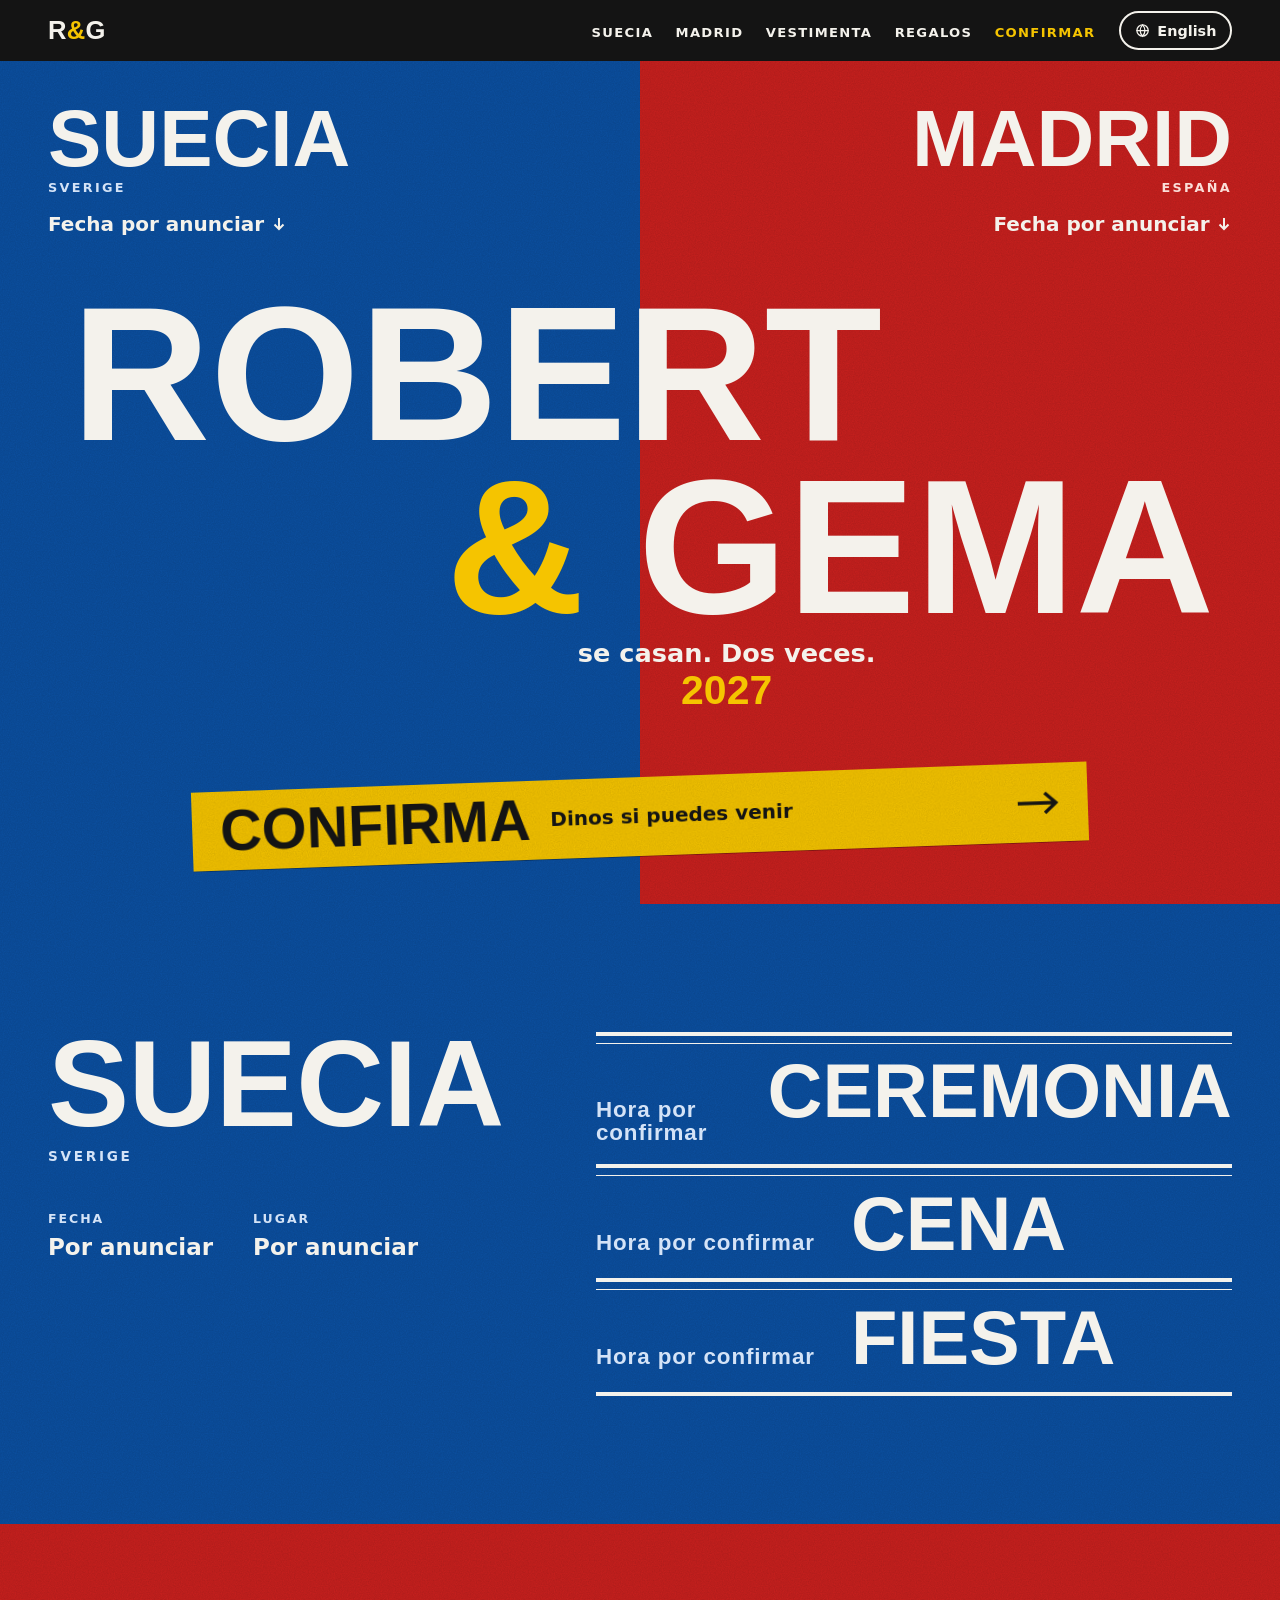
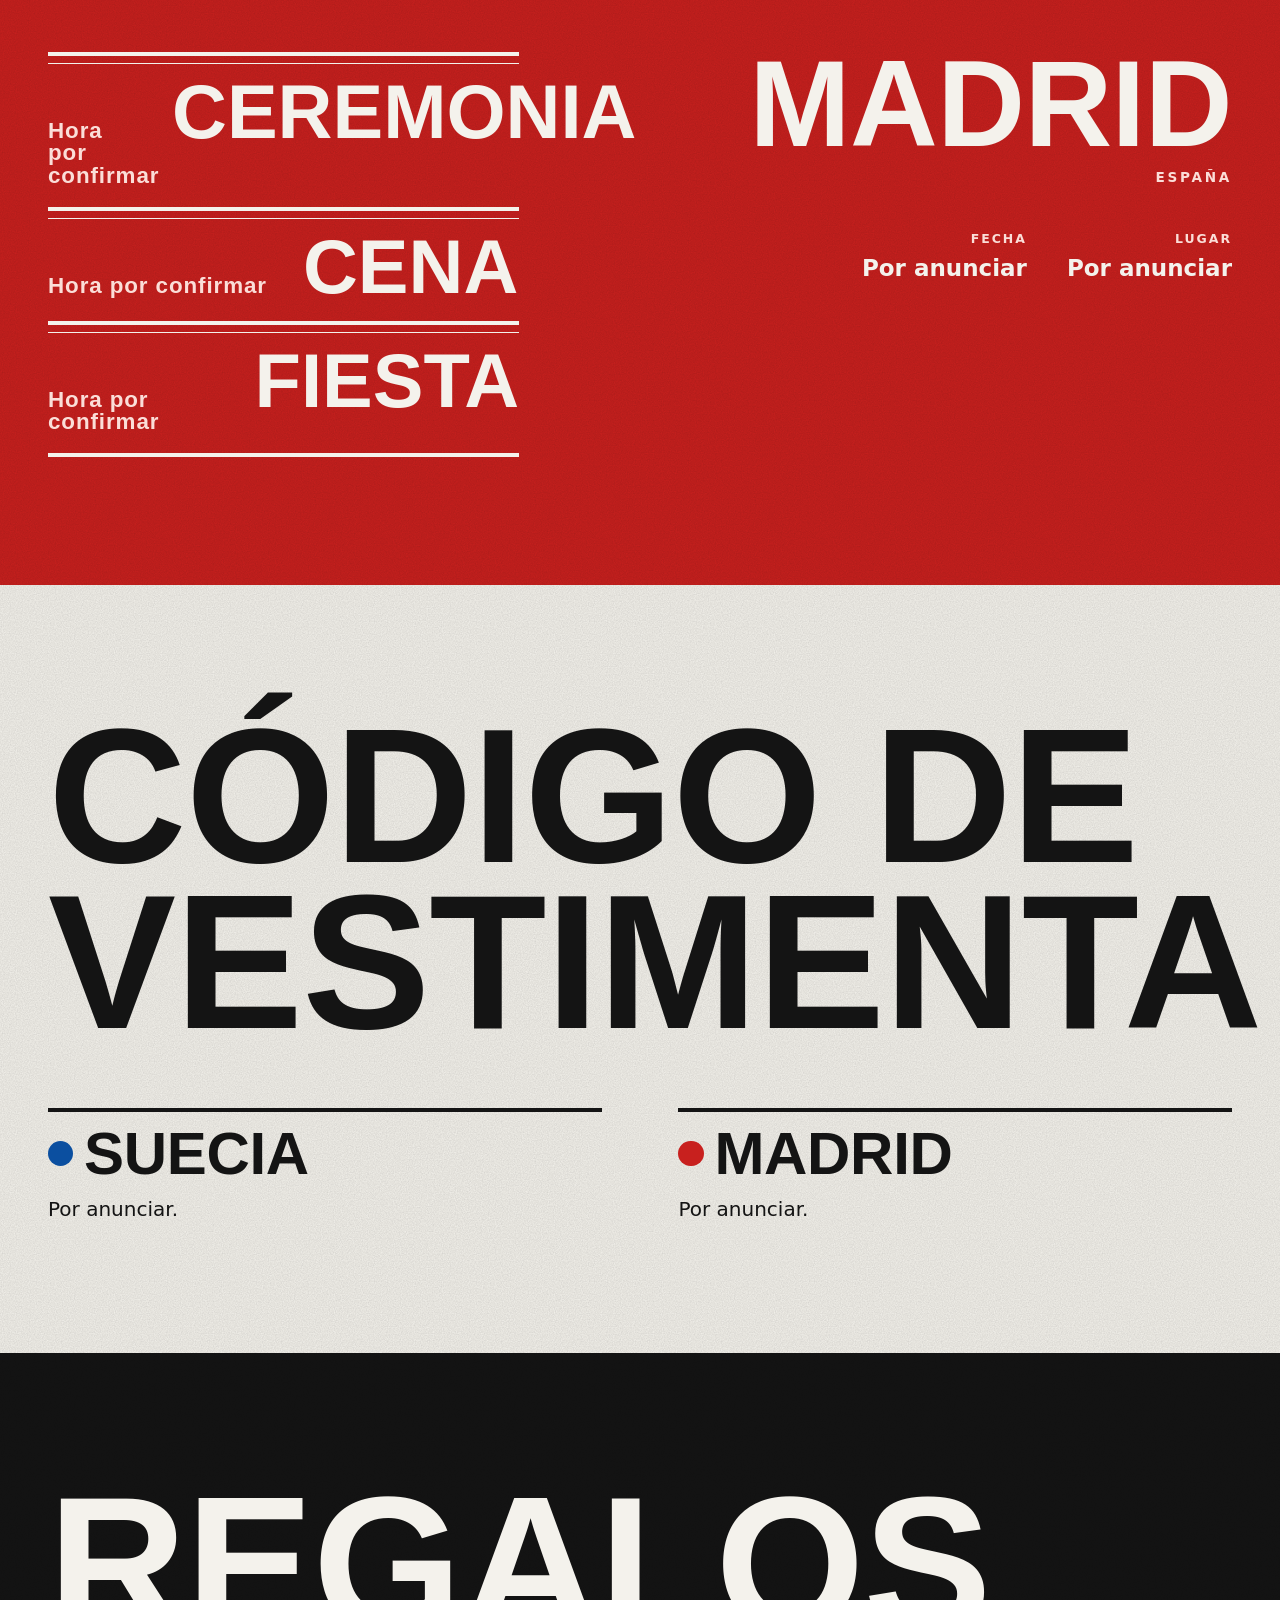
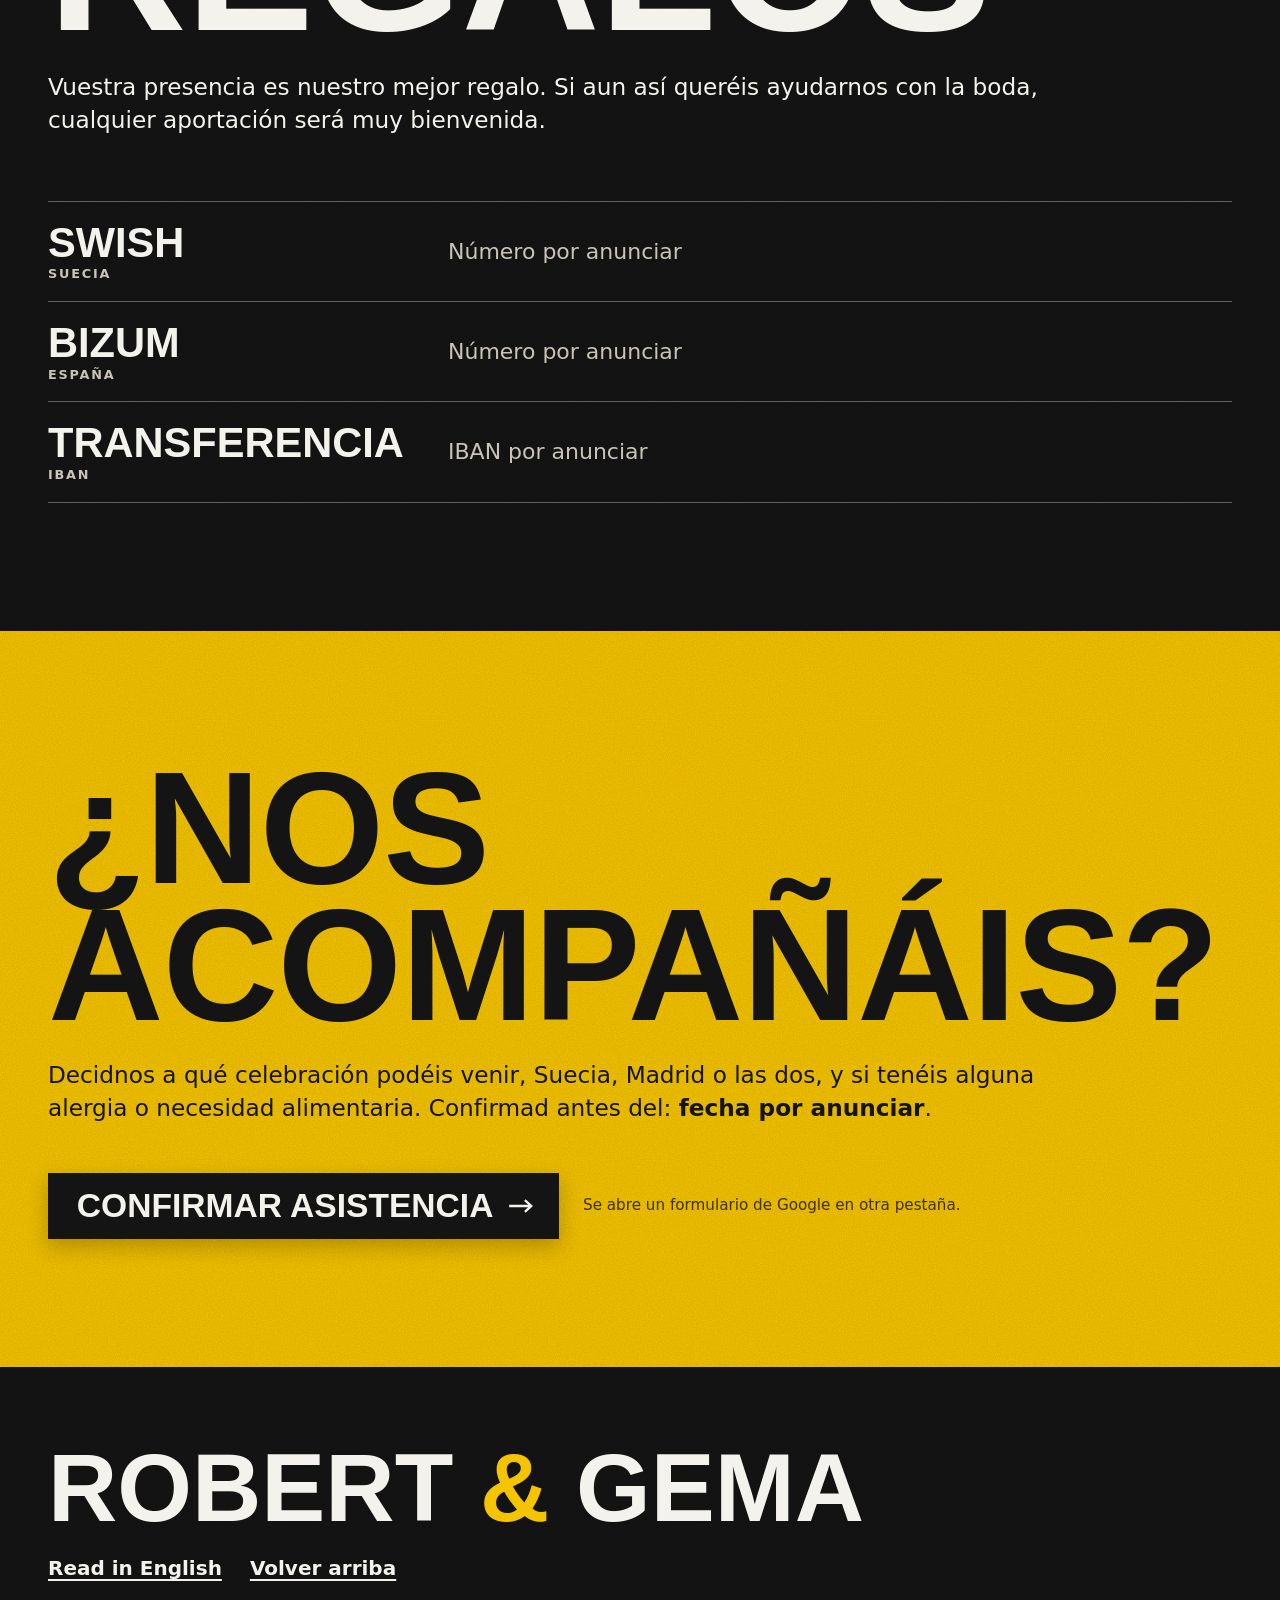
==== es/index.html @ 8b5fa063 "feat: bilingual EN/ES wedding site for Robert & Gema, fiesta-poster design, ready for GitHub Pages -" ====
<!doctype html>
<html lang="es">
<head>
  <meta charset="utf-8">
  <meta name="viewport" content="width=device-width, initial-scale=1">
  <title>Robert &amp; Gema 2027</title>
  <meta name="description" content="Robert y Gema se casan dos veces en 2027: en Suecia y en Madrid. Programa, código de vestimenta, regalos y confirmación de asistencia.">
  <link rel="canonical" href="https://robertandgema2027.se/es/">
  <link rel="alternate" hreflang="en" href="https://robertandgema2027.se/">
  <link rel="alternate" hreflang="es" href="https://robertandgema2027.se/es/">
  <link rel="alternate" hreflang="x-default" href="https://robertandgema2027.se/">
  <meta property="og:type" content="website">
  <meta property="og:title" content="Robert &amp; Gema 2027">
  <meta property="og:description" content="Dos bodas, una en Suecia y otra en Madrid. Programa, código de vestimenta y confirmación.">
  <meta property="og:url" content="https://robertandgema2027.se/es/">
  <meta property="og:locale" content="es_ES">
  <meta property="og:locale:alternate" content="en_GB">
  <meta name="theme-color" content="#141414">
  <link rel="icon" href="/favicon.svg" type="image/svg+xml">
  <link rel="preload" href="/assets/fonts/big-shoulders-display-latin-wght-normal.woff2" as="font" type="font/woff2" crossorigin>
  <link rel="stylesheet" href="/assets/site.css">
  <script src="/assets/site.js" defer></script>
</head>
<body>
<!--
THESIS: Each wedding is announced like the town's big party: two pasted fiesta bills (Madrid verbena, Swedish midsommar), never the ivory-script template.
OWN-WORLD: Woodtype poster stocks: Madrid red #c8201e, Swedish blue #0b4fa0, shared flag-yellow #f5c400 reserved for RSVP fills only, ink #141414, paper #f4f2ec; Big Shoulders Display condensed caps, Libre Franklin body; thick-thin cartel rules, printed grain.
STORY: Guests see two celebrations at a glance, read each programme like a line-up, learn the dress code, may contribute, then reply.
FIRST VIEWPORT: Blue Sweden bill | red Madrid bill; ROBERT & GEMA monumental across the seam, each name starting on its own country's stock; a yellow RSVP snipe pasted across both.
FORM: Two Fiesta Posters, candidate 3 of 7; seed key e0acc9d4.
FINISH: unreviewed and undocumented is unfinished; this build ends with the finish review, the verdict, DESIGN.md, and every shipping raster carrying its provenance
-->
<a class="skip" href="#main">Saltar al contenido</a>

<header class="bar">
  <a class="bar__mark" href="#top" aria-label="Robert y Gema, inicio de la página">R<span>&amp;</span>G</a>
  <nav class="bar__nav" aria-label="Secciones">
    <ul>
      <li><a href="#sweden">Suecia</a></li>
      <li><a href="#madrid">Madrid</a></li>
      <li><a href="#dress-code">Vestimenta</a></li>
      <li><a href="#gifts">Regalos</a></li>
      <li><a href="#rsvp">Confirmar</a></li>
    </ul>
  </nav>
  <a class="bar__lang" href="/" hreflang="en" lang="en" data-lang-switch>
    <svg viewBox="0 0 24 24" fill="none" stroke="currentColor" stroke-width="2" stroke-linecap="round" aria-hidden="true"><circle cx="12" cy="12" r="9"/><path d="M3 12h18M12 3c2.5 2.6 3.8 5.6 3.8 9s-1.3 6.4-3.8 9c-2.5-2.6-3.8-5.6-3.8-9S9.5 5.6 12 3Z"/></svg>
    English
  </a>
</header>

<main id="main">
  <section class="hero" id="top" aria-labelledby="hero-title">
    <div class="hero__half hero__half--sweden stock stock--blue" aria-hidden="true"></div>
    <div class="hero__half hero__half--madrid stock stock--red" aria-hidden="true"></div>

    <a class="slug slug--sweden stock--blue" href="#sweden">
      <span class="slug__city">Suecia</span>
      <span class="slug__native" lang="sv">Sverige</span>
      <!-- EDIT: fecha Suecia -->
      <span class="slug__date">Fecha por anunciar
        <svg viewBox="0 0 16 16" fill="none" stroke="currentColor" stroke-width="2" aria-hidden="true"><path d="M8 2v11M3.5 8.5 8 13l4.5-4.5"/></svg>
      </span>
    </a>
    <a class="slug slug--madrid stock--red" href="#madrid">
      <span class="slug__city">Madrid</span>
      <span class="slug__native">España</span>
      <!-- EDIT: fecha Madrid -->
      <span class="slug__date">Fecha por anunciar
        <svg viewBox="0 0 16 16" fill="none" stroke="currentColor" stroke-width="2" aria-hidden="true"><path d="M8 2v11M3.5 8.5 8 13l4.5-4.5"/></svg>
      </span>
    </a>

    <h1 id="hero-title" class="visually-hidden">Robert y Gema</h1>
    <p class="hero__line hero__line--robert" aria-hidden="true">Robert</p>
    <p class="hero__line hero__line--gema" aria-hidden="true"><span class="amp">&amp;</span> Gema</p>
    <p class="hero__tag">se casan. Dos veces. <strong>2027</strong></p>

    <a class="snipe" href="#rsvp">
      <span class="snipe__word">Confirma</span>
      <span class="snipe__text">Dinos si puedes venir</span>
      <svg class="snipe__arrow" viewBox="0 0 44 24" fill="none" stroke="currentColor" stroke-width="3.5" aria-hidden="true"><path d="M2 12h38M29 2l11 10-11 10"/></svg>
    </a>
  </section>

  <section class="bill stock stock--blue" id="sweden" aria-labelledby="sweden-title">
    <div class="bill__inner event">
      <div class="event__head">
        <h2 class="bill__title" id="sweden-title">Suecia <span class="bill__native" lang="sv">Sverige</span></h2>
        <dl class="facts">
          <!-- EDIT: fecha y lugar Suecia -->
          <div><dt>Fecha</dt><dd>Por anunciar</dd></div>
          <div><dt>Lugar</dt><dd>Por anunciar</dd></div>
        </dl>
      </div>
      <!-- EDIT: programa Suecia. Cambia "Hora por confirmar" por p.ej. <span class="lineup__time">15:00</span> -->
      <ol class="lineup" aria-label="Programa en Suecia">
        <li><span class="lineup__time tba">Hora por confirmar</span><span class="lineup__act">Ceremonia</span></li>
        <li><span class="lineup__time tba">Hora por confirmar</span><span class="lineup__act">Cena</span></li>
        <li><span class="lineup__time tba">Hora por confirmar</span><span class="lineup__act">Fiesta</span></li>
      </ol>
    </div>
  </section>

  <section class="bill stock stock--red" id="madrid" aria-labelledby="madrid-title">
    <div class="bill__inner event event--mirror">
      <div class="event__head">
        <h2 class="bill__title" id="madrid-title">Madrid <span class="bill__native">España</span></h2>
        <dl class="facts">
          <!-- EDIT: fecha y lugar Madrid -->
          <div><dt>Fecha</dt><dd>Por anunciar</dd></div>
          <div><dt>Lugar</dt><dd>Por anunciar</dd></div>
        </dl>
      </div>
      <!-- EDIT: programa Madrid -->
      <ol class="lineup" aria-label="Programa en Madrid">
        <li><span class="lineup__time tba">Hora por confirmar</span><span class="lineup__act">Ceremonia</span></li>
        <li><span class="lineup__time tba">Hora por confirmar</span><span class="lineup__act">Cena</span></li>
        <li><span class="lineup__time tba">Hora por confirmar</span><span class="lineup__act">Fiesta</span></li>
      </ol>
    </div>
  </section>

  <section class="bill stock stock--paper" id="dress-code" aria-labelledby="dress-title">
    <div class="bill__inner">
      <h2 class="bill__title" id="dress-title">Código de vestimenta</h2>
      <div class="split">
        <div>
          <h3><span class="dot dot--sweden" aria-hidden="true"></span>Suecia</h3>
          <!-- EDIT: vestimenta Suecia -->
          <p>Por anunciar.</p>
        </div>
        <div>
          <h3><span class="dot dot--madrid" aria-hidden="true"></span>Madrid</h3>
          <!-- EDIT: vestimenta Madrid -->
          <p>Por anunciar.</p>
        </div>
      </div>
    </div>
  </section>

  <section class="bill stock stock--ink" id="gifts" aria-labelledby="gifts-title">
    <div class="bill__inner">
      <h2 class="bill__title" id="gifts-title">Regalos</h2>
      <p class="lede">Vuestra presencia es nuestro mejor regalo. Si aun así queréis ayudarnos con la boda, cualquier aportación será muy bienvenida.</p>
      <!-- EDIT: rellena cada dato y cópialo en data-copy para mostrar el botón Copiar -->
      <ul class="gifts">
        <li>
          <span class="gifts__name">Swish <small>Suecia</small></span>
          <span class="gifts__value tba">Número por anunciar</span>
          <button class="copy" type="button" data-copy="" data-done="Copiado" data-failed="No se pudo copiar" aria-label="Copiar número de Swish" hidden>
            <svg viewBox="0 0 24 24" fill="none" stroke="currentColor" stroke-width="2" aria-hidden="true"><rect x="8" y="8" width="12" height="12" rx="2"/><path d="M16 8V5a1 1 0 0 0-1-1H5a1 1 0 0 0-1 1v10a1 1 0 0 0 1 1h3"/></svg>
            <span>Copiar</span>
          </button>
        </li>
        <li>
          <span class="gifts__name">Bizum <small>España</small></span>
          <span class="gifts__value tba">Número por anunciar</span>
          <button class="copy" type="button" data-copy="" data-done="Copiado" data-failed="No se pudo copiar" aria-label="Copiar número de Bizum" hidden>
            <svg viewBox="0 0 24 24" fill="none" stroke="currentColor" stroke-width="2" aria-hidden="true"><rect x="8" y="8" width="12" height="12" rx="2"/><path d="M16 8V5a1 1 0 0 0-1-1H5a1 1 0 0 0-1 1v10a1 1 0 0 0 1 1h3"/></svg>
            <span>Copiar</span>
          </button>
        </li>
        <li>
          <span class="gifts__name">Transferencia <small>IBAN</small></span>
          <span class="gifts__value tba">IBAN por anunciar</span>
          <button class="copy" type="button" data-copy="" data-done="Copiado" data-failed="No se pudo copiar" aria-label="Copiar IBAN" hidden>
            <svg viewBox="0 0 24 24" fill="none" stroke="currentColor" stroke-width="2" aria-hidden="true"><rect x="8" y="8" width="12" height="12" rx="2"/><path d="M16 8V5a1 1 0 0 0-1-1H5a1 1 0 0 0-1 1v10a1 1 0 0 0 1 1h3"/></svg>
            <span>Copiar</span>
          </button>
        </li>
      </ul>
    </div>
  </section>

  <section class="bill stock stock--yellow rsvp" id="rsvp" aria-labelledby="rsvp-title">
    <div class="bill__inner">
      <h2 class="bill__title" id="rsvp-title">¿Nos acompañáis?</h2>
      <!-- EDIT: fecha límite -->
      <p class="lede">Decidnos a qué celebración podéis venir, Suecia, Madrid o las dos, y si tenéis alguna alergia o necesidad alimentaria. Confirmad antes del: <strong>fecha por anunciar</strong>.</p>
      <div class="rsvp__actions">
        <!-- EDIT: URL del formulario de Google -->
        <a class="button" href="https://forms.gle/REPLACE-ME" target="_blank" rel="noopener">
          Confirmar asistencia
          <svg viewBox="0 0 44 24" fill="none" stroke="currentColor" stroke-width="4" aria-hidden="true"><path d="M2 12h38M29 2l11 10-11 10"/></svg>
        </a>
        <p class="rsvp__note">Se abre un formulario de Google en otra pestaña.</p>
      </div>
    </div>
  </section>
</main>

<footer class="foot stock stock--ink">
  <div class="foot__inner">
    <p class="foot__names" aria-hidden="true">Robert <span class="amp">&amp;</span> Gema</p>
    <div class="foot__links">
      <a href="/" hreflang="en" lang="en" data-lang-switch>Read in English</a>
      <a href="#top">Volver arriba</a>
    </div>
  </div>
</footer>
</body>
</html>
---- assets/site.css ----
@font-face {
  font-family: "Big Shoulders Display";
  src: url("/assets/fonts/big-shoulders-display-latin-wght-normal.woff2") format("woff2");
  font-weight: 100 900;
  font-display: swap;
}
@font-face {
  font-family: "Libre Franklin";
  src: url("/assets/fonts/libre-franklin-latin-wght-normal.woff2") format("woff2");
  font-weight: 100 900;
  font-display: swap;
}

:root {
  /* poster stocks: Spanish red, Swedish blue, the yellow both flags share */
  --red: #c8201e;
  --red-tint: #fbded8;
  --blue: #0b4fa0;
  --blue-tint: #d4e3f7;
  --yellow: #f5c400;
  --ink: #141414;
  --ink-tint: #c9c4b8;
  --paper: #f4f2ec;
  --paper-tint: #4a463f;

  --display: "Big Shoulders Display", "Arial Narrow", sans-serif;
  --body: "Libre Franklin", system-ui, sans-serif;
  --gutter: clamp(1rem, 4vw, 3rem);
  --measure: 68ch;
  --ease-out: cubic-bezier(0.16, 1, 0.3, 1);
  --grain: url("data:image/svg+xml,%3Csvg xmlns='http://www.w3.org/2000/svg' width='220' height='220'%3E%3Cfilter id='n'%3E%3CfeTurbulence type='fractalNoise' baseFrequency='.85' numOctaves='2' stitchTiles='stitch'/%3E%3CfeColorMatrix values='0 0 0 0 0 0 0 0 0 0 0 0 0 0 0 0 0 0 .13 0'/%3E%3C/filter%3E%3Crect width='100%25' height='100%25' filter='url(%23n)'/%3E%3C/svg%3E");
}

*,
*::before,
*::after {
  box-sizing: border-box;
}

html {
  scrollbar-color: var(--yellow) var(--ink);
  scroll-behavior: smooth;
  -webkit-text-size-adjust: 100%;
}

body {
  margin: 0;
  background: var(--ink);
  color: var(--paper);
  font-family: var(--body);
  font-size: clamp(1.0625rem, 0.4vw + 1rem, 1.25rem);
  line-height: 1.55;
  font-variant-numeric: tabular-nums;
}

::selection {
  background: var(--yellow);
  color: var(--ink);
}

img,
svg {
  display: block;
}

a {
  color: inherit;
  text-decoration-thickness: 2px;
  text-underline-offset: 0.22em;
}

:focus-visible {
  outline: 3px solid var(--focus, var(--yellow));
  outline-offset: 4px;
}

h1,
h2,
h3 {
  font-family: var(--display);
  font-weight: 900;
  text-transform: uppercase;
  line-height: 0.86;
  letter-spacing: -0.005em;
  margin: 0;
  text-wrap: balance;
}

p {
  margin: 0;
  max-width: var(--measure);
  text-wrap: pretty;
}

.skip {
  position: absolute;
  left: var(--gutter);
  top: -4rem;
  z-index: 10;
  background: var(--yellow);
  color: var(--ink);
  padding: 0.6rem 1rem;
  font-weight: 700;
}
.skip:focus {
  top: 0.5rem;
}

.visually-hidden {
  position: absolute;
  width: 1px;
  height: 1px;
  overflow: hidden;
  clip-path: inset(50%);
  white-space: nowrap;
}

/* ---------- stocks: each section is a printed bill on coloured paper ---------- */

.stock {
  background: var(--grain), var(--stock);
  color: var(--stock-ink);
}
.stock--red {
  --stock: var(--red);
  --stock-ink: var(--paper);
  --tint: var(--red-tint);
}
.stock--blue {
  --stock: var(--blue);
  --stock-ink: var(--paper);
  --tint: var(--blue-tint);
}
.stock--ink {
  --stock: var(--ink);
  --stock-ink: var(--paper);
  --tint: var(--ink-tint);
}
.stock--paper {
  --stock: var(--paper);
  --stock-ink: var(--ink);
  --tint: var(--paper-tint);
  --focus: var(--blue);
}
.stock--yellow {
  --stock: var(--yellow);
  --stock-ink: var(--ink);
  --tint: #3d3100;
  --focus: var(--ink);
}
.stock--yellow ::selection {
  background: var(--ink);
  color: var(--yellow);
}

/* ---------- top bar ---------- */

.bar {
  display: flex;
  flex-wrap: wrap;
  align-items: center;
  gap: 0.5rem 1.5rem;
  padding: 0.7rem var(--gutter);
  background: var(--ink);
  color: var(--paper);
}
.bar__mark {
  font-family: var(--display);
  font-weight: 900;
  font-size: 1.6rem;
  line-height: 1;
  text-decoration: none;
  letter-spacing: 0.01em;
}
.bar__mark span {
  color: var(--yellow);
}
.bar__nav {
  order: 3;
  flex: 1 0 100%;
  overflow-x: auto;
  scrollbar-width: none;
  margin-inline: calc(var(--gutter) * -1);
  padding-inline: var(--gutter);
}
.bar__nav ul {
  display: flex;
  gap: 1.4rem;
  margin: 0;
  padding: 0.15rem 0 0.25rem;
  list-style: none;
  white-space: nowrap;
}
.bar__nav a {
  font-size: 0.82rem;
  font-weight: 650;
  letter-spacing: 0.1em;
  text-transform: uppercase;
  text-decoration: none;
  padding-block: 0.35rem;
  border-bottom: 2px solid transparent;
  transition: border-color 0.2s var(--ease-out), color 0.2s var(--ease-out);
}
.bar__nav a:hover {
  border-color: currentColor;
}
.bar__nav a[href="#rsvp"] {
  color: var(--yellow);
}
.bar__lang {
  margin-left: auto;
  display: inline-flex;
  align-items: center;
  gap: 0.45rem;
  font-size: 0.9rem;
  font-weight: 650;
  text-decoration: none;
  padding: 0.4rem 0.85rem;
  border: 2px solid var(--paper);
  border-radius: 999px;
  transition: background-color 0.2s var(--ease-out), color 0.2s var(--ease-out);
}
.bar__lang:hover {
  background: var(--paper);
  color: var(--ink);
}
.bar__lang svg {
  width: 1.05em;
  height: 1.05em;
}

@media (min-width: 52rem) {
  .bar__nav {
    order: 0;
    flex: 0 1 auto;
    margin: 0 0 0 auto;
    padding: 0;
  }
  .bar__lang {
    margin-left: 0;
  }
}

/* ---------- hero: two bills pasted side by side, the names crossing the seam ---------- */

.hero {
  position: relative;
  display: grid;
  grid-template-columns: 1fr;
  grid-template-rows: auto minmax(1.5rem, 1fr) auto auto auto minmax(1.5rem, 1fr) auto auto;
  grid-template-areas:
    "slug-s"
    "."
    "robert"
    "gema"
    "tag"
    "."
    "slug-m"
    "snipe";
  min-height: calc(100svh - 6.5rem);
  overflow: hidden;
  isolation: isolate;
}
.hero__half {
  z-index: -1;
  grid-column: 1 / -1;
}
.hero__half--sweden {
  grid-row: 1 / 4;
}
.hero__half--madrid {
  grid-row: 4 / -1;
}

.slug {
  display: grid;
  gap: 0.3rem;
  padding: clamp(1.5rem, 4vw, 2.75rem) var(--gutter) 0;
  text-decoration: none;
  align-self: start;
}
.slug--sweden {
  grid-area: slug-s;
}
.slug--madrid {
  grid-area: slug-m;
  padding-bottom: 1rem;
}
.slug__city {
  font-family: var(--display);
  font-weight: 900;
  text-transform: uppercase;
  font-size: clamp(2.6rem, 7vw, 5rem);
  line-height: 0.85;
}
.slug__native {
  font-size: 0.8rem;
  font-weight: 700;
  letter-spacing: 0.18em;
  text-transform: uppercase;
  color: var(--tint);
}
.slug__date {
  display: inline-flex;
  align-items: center;
  gap: 0.4rem;
  font-weight: 600;
  margin-top: 0.35rem;
}
.slug__date svg {
  width: 1rem;
  height: 1rem;
  transition: transform 0.3s var(--ease-out);
}
.slug:hover .slug__date svg {
  transform: translateY(3px);
}

.hero__line {
  font-family: var(--display);
  font-weight: 900;
  text-transform: uppercase;
  font-size: clamp(5rem, 31vw, 15rem);
  line-height: 0.8;
  color: var(--paper);
  padding-inline: var(--gutter);
}
.hero__line--robert {
  grid-area: robert;
  justify-self: start;
  /* the seam falls between the lines on mobile: Robert on Swedish blue, Gema on Madrid red */
  padding-bottom: 0.04em;
}
.hero__line--gema {
  grid-area: gema;
  justify-self: end;
  padding-top: 0.06em;
}
.hero__line .amp {
  color: var(--yellow);
  font-weight: 700;
}

.hero__tag {
  grid-area: tag;
  justify-self: end;
  text-align: right;
  padding: 0.9rem var(--gutter) 0;
  font-weight: 600;
  font-size: clamp(1.15rem, 1vw + 1rem, 1.6rem);
  line-height: 1.25;
}
.hero__tag strong {
  display: block;
  font-family: var(--display);
  font-weight: 900;
  font-size: 1.6em;
  color: var(--yellow);
  line-height: 1;
}

/* the snipe: the one strip pasted over both bills, reserved for RSVP */
.snipe {
  grid-area: snipe;
  justify-self: center;
  width: min(100% - 2 * var(--gutter), 56rem);
  margin: 0.5rem 0 clamp(1.75rem, 4vw, 3rem);
  display: flex;
  align-items: center;
  gap: 0.75rem 1.25rem;
  padding: 0.85rem clamp(1rem, 3vw, 1.75rem);
  background: var(--grain), var(--yellow);
  color: var(--ink);
  text-decoration: none;
  rotate: -2deg;
  box-shadow: 0 0.6rem 1.4rem rgb(0 0 0 / 0.28), 0 0.1rem 0.25rem rgb(0 0 0 / 0.2);
  transition: rotate 0.45s var(--ease-out), box-shadow 0.45s var(--ease-out), translate 0.45s var(--ease-out);
  --focus: var(--ink);
}
.snipe:hover {
  rotate: -1deg;
  translate: 0 -2px;
  box-shadow: 0 1rem 2.2rem rgb(0 0 0 / 0.32), 0 0.15rem 0.3rem rgb(0 0 0 / 0.2);
}
.snipe__word {
  font-family: var(--display);
  font-weight: 900;
  font-size: clamp(2.2rem, 6vw, 3.6rem);
  line-height: 0.9;
  text-transform: uppercase;
}
.snipe__text {
  font-weight: 650;
  line-height: 1.25;
}
.snipe__arrow {
  margin-left: auto;
  width: clamp(2rem, 5vw, 2.75rem);
  height: auto;
  flex: none;
  transition: translate 0.45s var(--ease-out);
}
.snipe:hover .snipe__arrow {
  translate: 6px 0;
}

@media (prefers-reduced-motion: no-preference) {
  .snipe {
    animation: paste 1.1s var(--ease-out) 0.35s both;
  }
}
@keyframes paste {
  from {
    clip-path: inset(0 100% 0 0);
    rotate: -4deg;
  }
  to {
    clip-path: inset(0 0 0 0);
    rotate: -2deg;
  }
}

@media (min-width: 52rem) {
  .hero {
    grid-template-columns: 1fr 1fr;
    grid-template-rows: auto minmax(1.5rem, 1fr) auto auto auto minmax(1.5rem, 1fr) auto;
    grid-template-areas:
      "slug-s slug-m"
      ". ."
      "robert robert"
      "gema gema"
      "tag tag"
      ". ."
      "snipe snipe";
    min-height: calc(100svh - 3.6rem);
  }
  .hero__half--sweden {
    grid-column: 1;
    grid-row: 1 / -1;
  }
  .hero__half--madrid {
    grid-column: 2;
    grid-row: 1 / -1;
  }
  .slug--madrid {
    padding-bottom: 0;
    justify-items: end;
    text-align: right;
  }
  /* names straddle the vertical seam: each starts on its own country's stock */
  .hero__line {
    font-size: clamp(6rem, 15vw, 14.5rem);
  }
  .hero__line--robert {
    justify-self: center;
    translate: -18% 0;
  }
  .hero__line--gema {
    justify-self: center;
    translate: 22% 0;
  }
  .hero__tag {
    justify-self: center;
    text-align: center;
    translate: 22% 0;
  }
}

/* ---------- bills: programme for each wedding ---------- */

.bill {
  padding: clamp(4rem, 10vw, 8rem) var(--gutter);
  scroll-margin-top: 0;
}
.bill__inner {
  max-width: 76rem;
  margin-inline: auto;
}
.bill__title {
  font-size: clamp(4.5rem, 16vw, 12rem);
}
.bill__native {
  display: block;
  margin-top: 0.75rem;
  font-family: var(--body);
  font-size: 0.85rem;
  font-weight: 700;
  letter-spacing: 0.2em;
  color: var(--tint);
  line-height: 1.2;
}

.event {
  display: grid;
  gap: clamp(2.5rem, 6vw, 5rem);
}
@media (min-width: 60rem) {
  .event {
    grid-template-columns: minmax(0, 1fr) minmax(0, 1.35fr);
    align-items: start;
  }
  .event .bill__title {
    font-size: clamp(4.5rem, 9.5vw, 9rem);
  }
  .event--mirror .event__head {
    order: 2;
    text-align: right;
  }
  .event--mirror .facts {
    justify-content: end;
  }
}

.facts {
  display: flex;
  flex-wrap: wrap;
  gap: 1.25rem 2.5rem;
  margin: clamp(1.75rem, 4vw, 2.75rem) 0 0;
}
.facts div {
  display: grid;
  gap: 0.15rem;
}
.facts dt {
  font-size: 0.78rem;
  font-weight: 700;
  letter-spacing: 0.16em;
  text-transform: uppercase;
  color: var(--tint);
}
.facts dd {
  margin: 0;
  font-weight: 650;
  font-size: 1.15em;
}

/* line-up: thick-thin cartel rules between acts */
.lineup {
  list-style: none;
  margin: 0;
  padding: 0;
}
.lineup li {
  position: relative;
  display: grid;
  grid-template-columns: minmax(5.5rem, auto) 1fr;
  column-gap: clamp(1rem, 3vw, 2.25rem);
  align-items: baseline;
  padding: 1.35rem 0 1.25rem;
  border-top: 4px solid currentColor;
}
.lineup li::before {
  content: "";
  position: absolute;
  inset: 7px 0 auto;
  height: 1px;
  background: currentColor;
}
.lineup li:last-child {
  border-bottom: 4px solid currentColor;
}
.lineup__time {
  font-family: var(--display);
  font-weight: 800;
  font-size: clamp(1.9rem, 4.5vw, 3.2rem);
  line-height: 1;
  font-variant-numeric: tabular-nums;
}
.lineup__time.tba {
  font-size: clamp(1.1rem, 2.2vw, 1.4rem);
  font-weight: 700;
  letter-spacing: 0.04em;
  color: var(--tint);
}
.lineup__act {
  font-family: var(--display);
  font-weight: 900;
  font-size: clamp(2.3rem, 7vw, 4.75rem);
  line-height: 0.9;
  text-transform: uppercase;
}
.lineup__note {
  grid-column: 2;
  margin-top: 0.4rem;
  color: var(--tint);
  font-size: 0.95em;
}

/* ---------- dress code ---------- */

.split {
  display: grid;
  gap: 2.5rem clamp(2rem, 6vw, 5rem);
  margin-top: clamp(2.5rem, 6vw, 4rem);
}
@media (min-width: 46rem) {
  .split {
    grid-template-columns: 1fr 1fr;
  }
}
.split h3 {
  font-size: clamp(2.4rem, 6vw, 3.75rem);
  padding-top: 1rem;
  border-top: 4px solid currentColor;
  margin-bottom: 0.9rem;
}
.split h3 .dot {
  display: inline-block;
  width: 0.42em;
  height: 0.42em;
  margin-right: 0.18em;
  border-radius: 50%;
  vertical-align: 0.12em;
}
.dot--sweden {
  background: var(--blue);
}
.dot--madrid {
  background: var(--red);
}
.lede {
  margin-top: 1.5rem;
  font-size: clamp(1.15rem, 0.8vw + 1rem, 1.45rem);
  line-height: 1.45;
  font-weight: 500;
}

/* ---------- gifts ---------- */

.gifts {
  list-style: none;
  margin: clamp(2.5rem, 6vw, 4rem) 0 0;
  padding: 0;
  display: grid;
}
.gifts li {
  display: grid;
  grid-template-columns: 1fr auto;
  grid-template-areas:
    "name copy"
    "value copy";
  align-items: center;
  gap: 0.25rem 1rem;
  padding: 1.25rem 0;
  border-top: 1px solid rgb(244 242 236 / 0.35);
}
.gifts li:last-child {
  border-bottom: 1px solid rgb(244 242 236 / 0.35);
}
@media (min-width: 46rem) {
  .gifts li {
    grid-template-columns: minmax(12rem, 1fr) 2fr auto;
    grid-template-areas: "name value copy";
  }
}
.gifts__name {
  grid-area: name;
  font-family: var(--display);
  font-weight: 900;
  font-size: clamp(1.9rem, 4vw, 2.6rem);
  line-height: 1;
  text-transform: uppercase;
}
.gifts__name small {
  display: block;
  margin-top: 0.3rem;
  font-family: var(--body);
  font-size: 0.8rem;
  font-weight: 700;
  letter-spacing: 0.14em;
  color: var(--tint);
}
.gifts__value {
  grid-area: value;
  font-weight: 600;
  font-size: 1.1em;
  overflow-wrap: anywhere;
}
.gifts__value.tba {
  color: var(--tint);
  font-weight: 500;
}
.copy {
  grid-area: copy;
  display: inline-flex;
  align-items: center;
  gap: 0.45rem;
  min-height: 2.75rem;
  padding: 0.5rem 1rem;
  font: inherit;
  font-size: 0.9rem;
  font-weight: 650;
  color: var(--paper);
  background: transparent;
  border: 2px solid var(--paper);
  border-radius: 999px;
  cursor: pointer;
  transition: background-color 0.2s var(--ease-out), color 0.2s var(--ease-out);
}
.copy[hidden] {
  display: none;
}
.copy:hover {
  background: var(--paper);
  color: var(--ink);
}
.copy svg {
  width: 1.1em;
  height: 1.1em;
}
.copy[data-state="done"] {
  background: var(--paper);
  color: var(--ink);
}

/* ---------- RSVP: the yellow is reserved for this ---------- */

.rsvp .bill__title {
  font-size: clamp(4rem, 13vw, 10rem);
}
.rsvp__actions {
  display: flex;
  flex-wrap: wrap;
  align-items: center;
  gap: 1rem 1.5rem;
  margin-top: clamp(2rem, 5vw, 3rem);
}
.button {
  display: inline-flex;
  align-items: center;
  gap: 0.9rem;
  min-height: 3.5rem;
  padding: 1rem 1.6rem 1rem 1.8rem;
  background: var(--ink);
  color: var(--paper);
  font-family: var(--display);
  font-weight: 900;
  font-size: clamp(1.6rem, 3.5vw, 2.1rem);
  line-height: 1;
  text-transform: uppercase;
  text-decoration: none;
  box-shadow: 0 0.5rem 1.2rem rgb(20 20 20 / 0.25);
  transition: translate 0.35s var(--ease-out), box-shadow 0.35s var(--ease-out);
}
.button:hover {
  translate: 0 -2px;
  box-shadow: 0 0.9rem 1.8rem rgb(20 20 20 / 0.3);
}
.button svg {
  width: 1.6rem;
  height: auto;
  transition: translate 0.35s var(--ease-out);
}
.button:hover svg {
  translate: 4px 0;
}
.rsvp__note {
  font-size: 0.95rem;
  font-weight: 500;
  color: var(--tint);
}

/* ---------- footer ---------- */

.foot {
  padding: clamp(3rem, 7vw, 5rem) var(--gutter) 2.5rem;
}
.foot__inner {
  max-width: 76rem;
  margin-inline: auto;
  display: flex;
  flex-wrap: wrap;
  align-items: end;
  justify-content: space-between;
  gap: 1.5rem 3rem;
}
.foot__names {
  font-family: var(--display);
  font-weight: 900;
  text-transform: uppercase;
  line-height: 0.86;
  font-size: clamp(3rem, 9vw, 6rem);
}
.foot__names .amp {
  color: var(--yellow);
}
.foot__links {
  display: flex;
  flex-wrap: wrap;
  gap: 0.75rem 1.75rem;
  font-weight: 600;
}
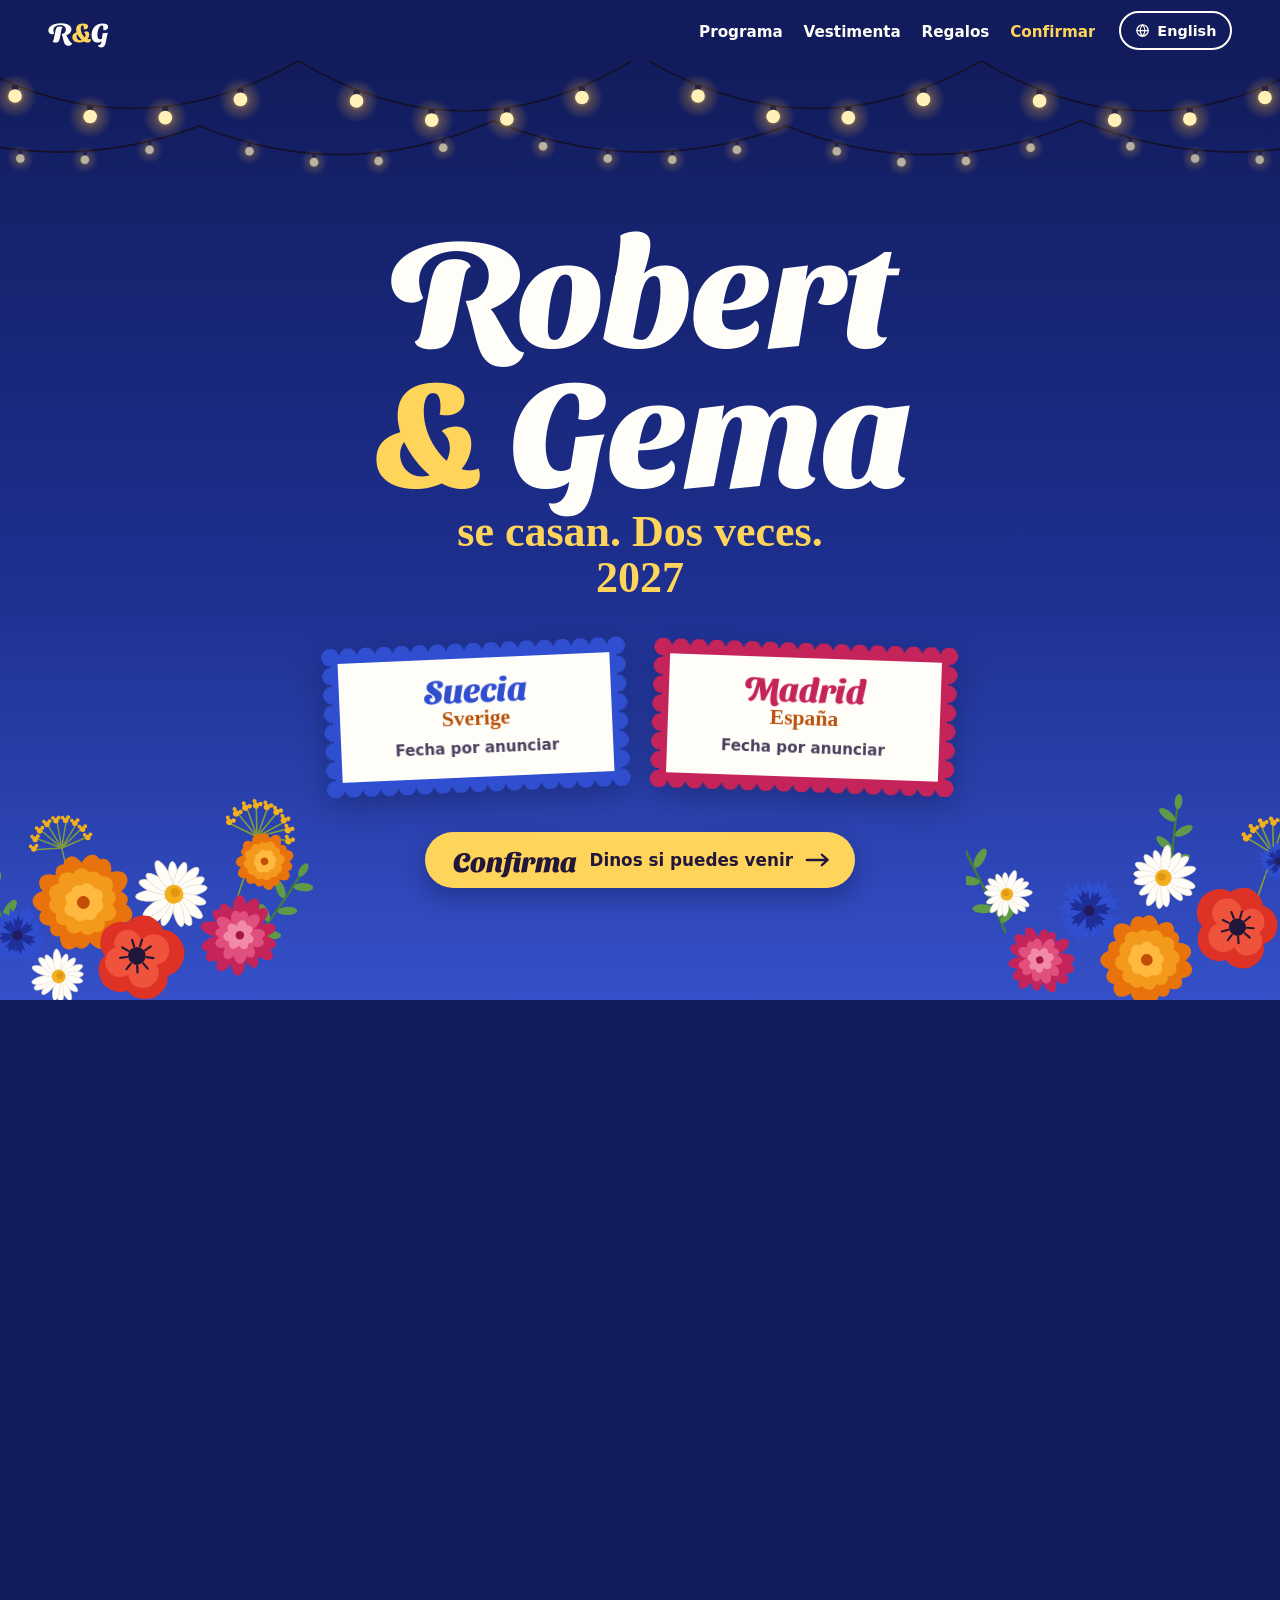
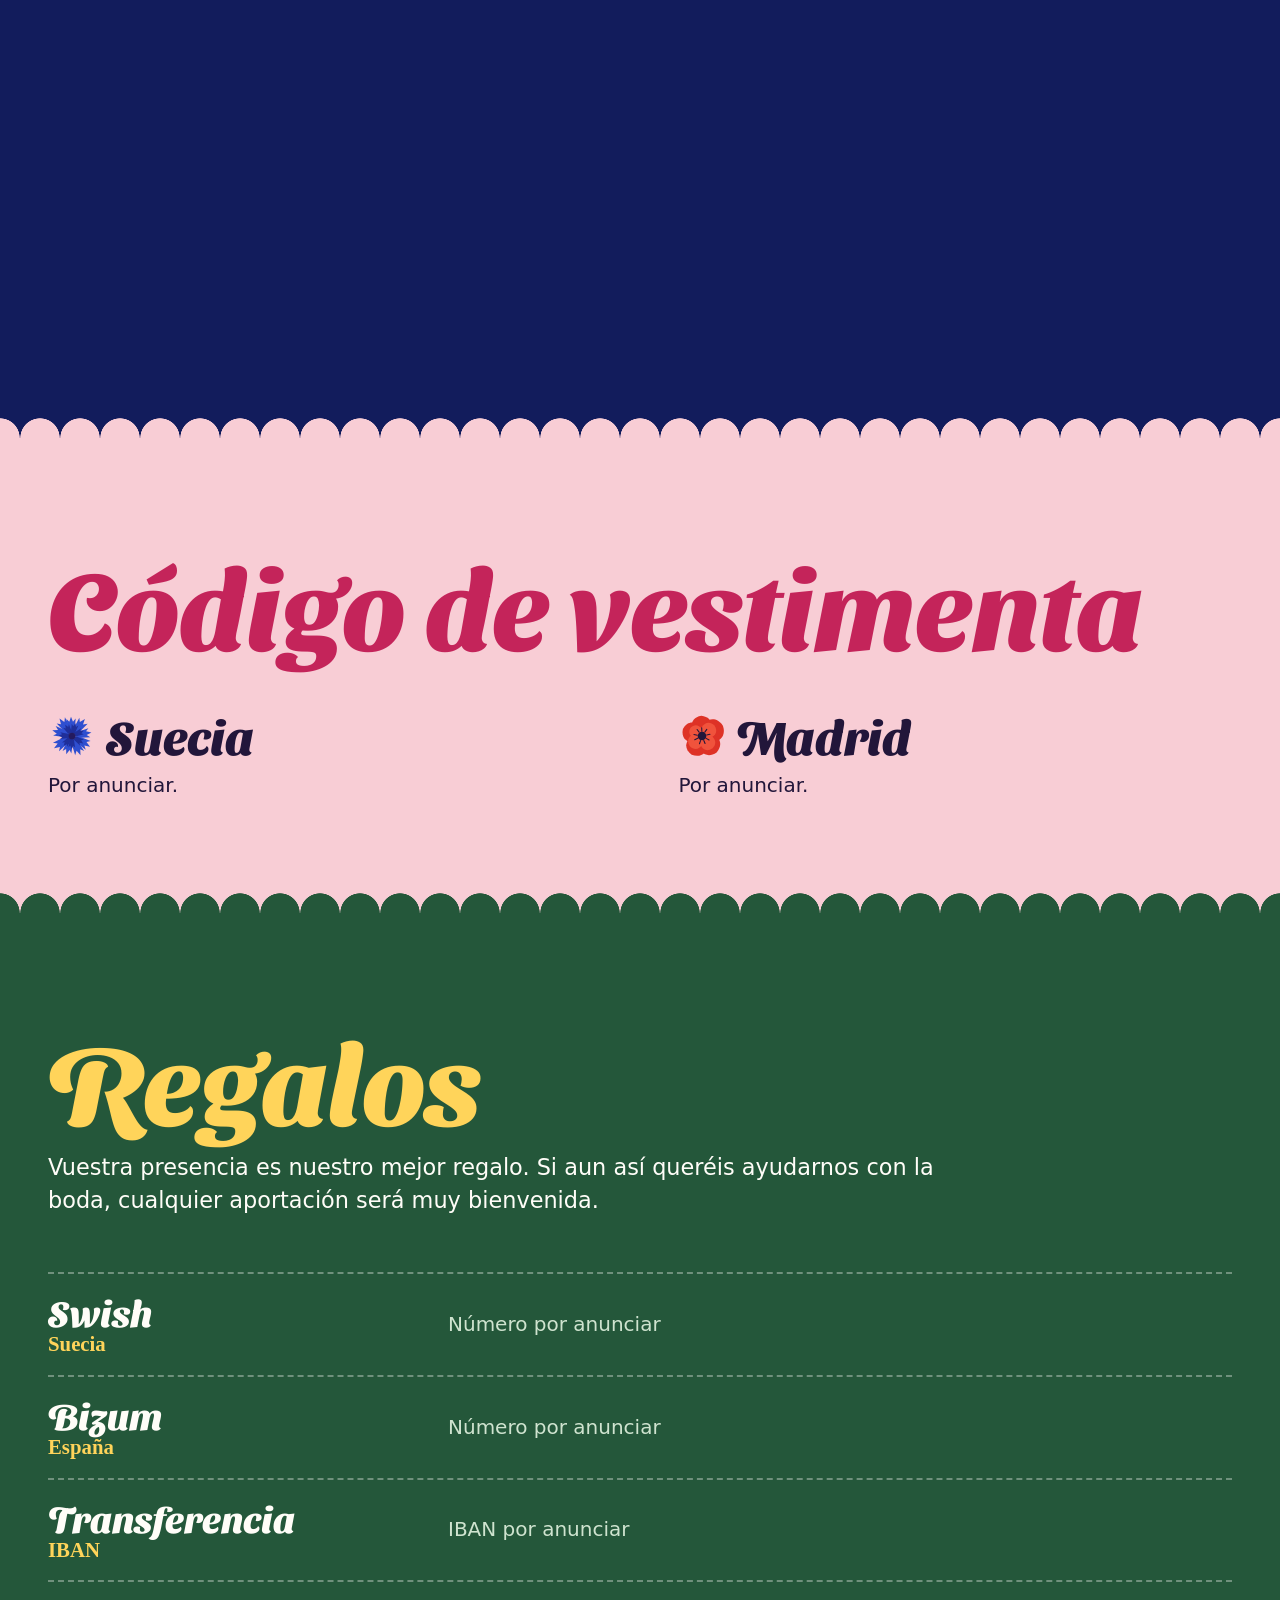
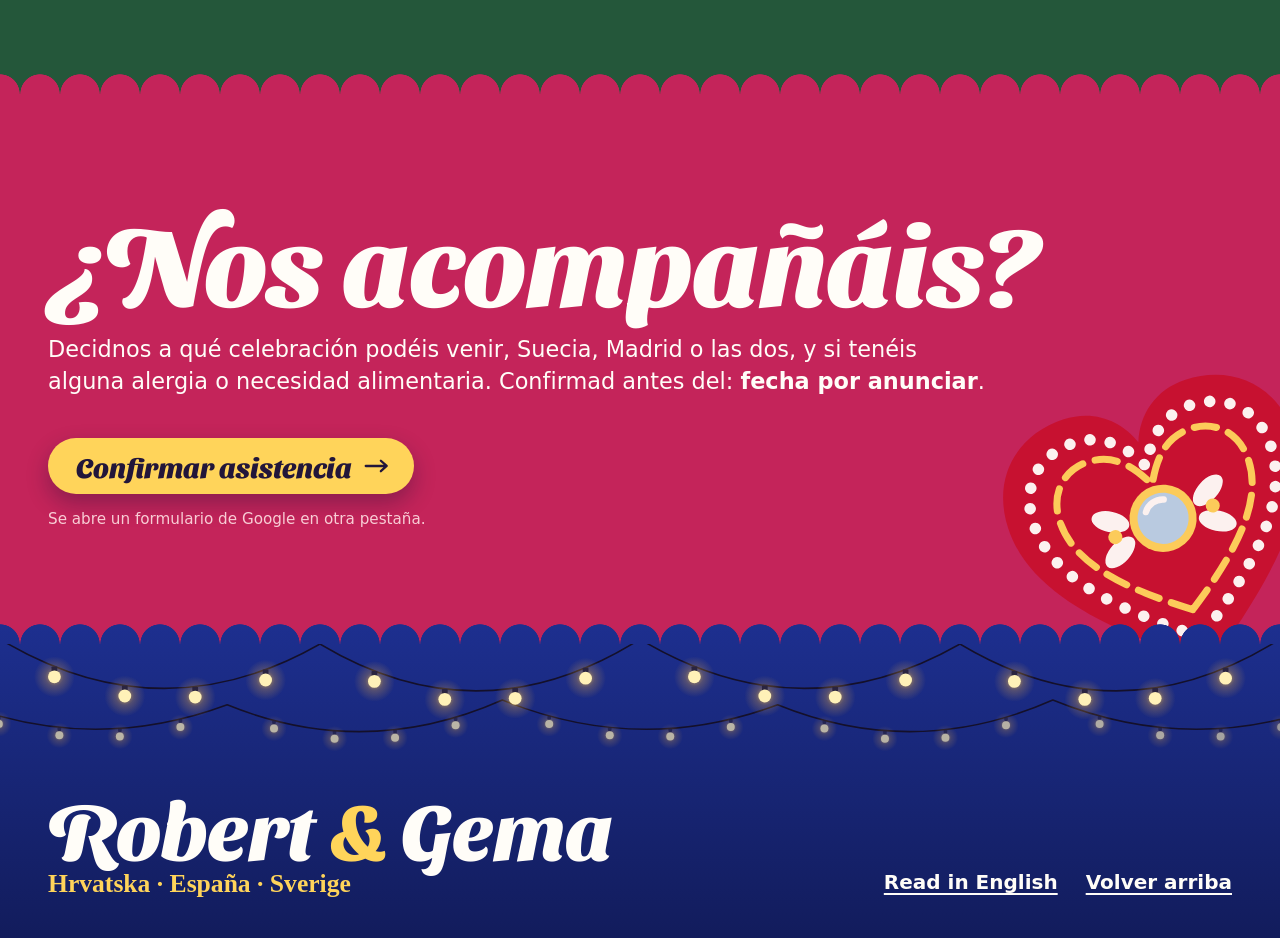
==== commit 471cf2ca: "feat: restyle site as hand-painted garden party at dusk from couple's moodboard, add Croatian licita" ====
--- a/es/index.html
+++ b/es/index.html
@@ -15,19 +15,19 @@
   <meta property="og:url" content="https://robertandgema2027.se/es/">
   <meta property="og:locale" content="es_ES">
   <meta property="og:locale:alternate" content="en_GB">
-  <meta name="theme-color" content="#141414">
+  <meta name="theme-color" content="#121c5c">
   <link rel="icon" href="/favicon.svg" type="image/svg+xml">
-  <link rel="preload" href="/assets/fonts/big-shoulders-display-latin-wght-normal.woff2" as="font" type="font/woff2" crossorigin>
+  <link rel="preload" href="/assets/fonts/sansita-swashed-latin-wght-normal.woff2" as="font" type="font/woff2" crossorigin>
   <link rel="stylesheet" href="/assets/site.css">
   <script src="/assets/site.js" defer></script>
 </head>
 <body>
 <!--
-THESIS: Each wedding is announced like the town's big party: two pasted fiesta bills (Madrid verbena, Swedish midsommar), never the ivory-script template.
-OWN-WORLD: Woodtype poster stocks: Madrid red #c8201e, Swedish blue #0b4fa0, shared flag-yellow #f5c400 reserved for RSVP fills only, ink #141414, paper #f4f2ec; Big Shoulders Display condensed caps, Libre Franklin body; thick-thin cartel rules, printed grain.
-STORY: Guests see two celebrations at a glance, read each programme like a line-up, learn the dress code, may contribute, then reply.
-FIRST VIEWPORT: Blue Sweden bill | red Madrid bill; ROBERT & GEMA monumental across the seam, each name starting on its own country's stock; a yellow RSVP snipe pasted across both.
-FORM: Two Fiesta Posters, candidate 3 of 7; seed key e0acc9d4.
+THESIS: The site is the party itself, a courtyard dinner at dusk under string lights, never the ivory-script template.
+OWN-WORLD: Twilight sky #121c5c-#3550c8, string-light butter #ffd45a, table flowers (marigold #f39a1c, poppy, raspberry #c4245a, cornflower #2f4fd0, fern #24573a), linen menu cards w/ scalloped borders; Sansita Swashed display, Caveat handwriting, Libre Franklin body; flat gouache SVG flowers; licitar heart for Robert's Croatian side.
+STORY: Guests arrive at dusk, see two place cards (Sweden, Madrid), read each programme as a menu, learn the dress code, may contribute, then reply.
+FIRST VIEWPORT: Lights strung across the top, ROBERT & GEMA huge in linen, handwritten "are getting married. Twice." in butter, two scalloped place cards, butter RSVP pill, flower bunches at the table edge.
+FORM: User-pinned moodboard world (supersedes seed e0acc9d4 poster direction).
 FINISH: unreviewed and undocumented is unfinished; this build ends with the finish review, the verdict, DESIGN.md, and every shipping raster carrying its provenance
 -->
 <a class="skip" href="#main">Saltar al contenido</a>
@@ -36,8 +36,7 @@
   <a class="bar__mark" href="#top" aria-label="Robert y Gema, inicio de la página">R<span>&amp;</span>G</a>
   <nav class="bar__nav" aria-label="Secciones">
     <ul>
-      <li><a href="#sweden">Suecia</a></li>
-      <li><a href="#madrid">Madrid</a></li>
+      <li><a href="#programme">Programa</a></li>
       <li><a href="#dress-code">Vestimenta</a></li>
       <li><a href="#gifts">Regalos</a></li>
       <li><a href="#rsvp">Confirmar</a></li>
@@ -51,87 +50,102 @@
 
 <main id="main">
   <section class="hero" id="top" aria-labelledby="hero-title">
-    <div class="hero__half hero__half--sweden stock stock--blue" aria-hidden="true"></div>
-    <div class="hero__half hero__half--madrid stock stock--red" aria-hidden="true"></div>
-
-    <a class="slug slug--sweden stock--blue" href="#sweden">
-      <span class="slug__city">Suecia</span>
-      <span class="slug__native" lang="sv">Sverige</span>
-      <!-- EDIT: fecha Suecia -->
-      <span class="slug__date">Fecha por anunciar
-        <svg viewBox="0 0 16 16" fill="none" stroke="currentColor" stroke-width="2" aria-hidden="true"><path d="M8 2v11M3.5 8.5 8 13l4.5-4.5"/></svg>
-      </span>
+    <img class="hero__lights" src="/assets/art/lights.svg" alt="">
+    <h1 class="hero__names" id="hero-title"><span>Robert</span> <span><span class="amp">&amp;</span> Gema</span></h1>
+    <p class="hero__tag script">se casan. Dos veces.<br>2027</p>
+
+    <div class="placecards">
+      <a class="placecard" href="#sweden">
+        <span class="doily edge--cobalt">
+          <span class="doily__inner">
+            <span class="placecard__city">Suecia</span>
+            <span class="placecard__native script" lang="sv">Sverige</span>
+            <!-- EDIT: fecha Suecia -->
+            <span class="placecard__date">Fecha por anunciar</span>
+          </span>
+        </span>
+      </a>
+      <a class="placecard" href="#madrid">
+        <span class="doily edge--raspberry">
+          <span class="doily__inner">
+            <span class="placecard__city">Madrid</span>
+            <span class="placecard__native script">España</span>
+            <!-- EDIT: fecha Madrid -->
+            <span class="placecard__date">Fecha por anunciar</span>
+          </span>
+        </span>
+      </a>
+    </div>
+
+    <a class="button" href="#rsvp">
+      Confirma <small>Dinos si puedes venir</small>
+      <svg viewBox="0 0 44 24" fill="none" stroke="currentColor" stroke-width="4" stroke-linecap="round" stroke-linejoin="round" aria-hidden="true"><path d="M3 12h36M29 3l10 9-10 9"/></svg>
     </a>
-    <a class="slug slug--madrid stock--red" href="#madrid">
-      <span class="slug__city">Madrid</span>
-      <span class="slug__native">España</span>
-      <!-- EDIT: fecha Madrid -->
-      <span class="slug__date">Fecha por anunciar
-        <svg viewBox="0 0 16 16" fill="none" stroke="currentColor" stroke-width="2" aria-hidden="true"><path d="M8 2v11M3.5 8.5 8 13l4.5-4.5"/></svg>
-      </span>
-    </a>
-
-    <h1 id="hero-title" class="visually-hidden">Robert y Gema</h1>
-    <p class="hero__line hero__line--robert" aria-hidden="true">Robert</p>
-    <p class="hero__line hero__line--gema" aria-hidden="true"><span class="amp">&amp;</span> Gema</p>
-    <p class="hero__tag">se casan. Dos veces. <strong>2027</strong></p>
-
-    <a class="snipe" href="#rsvp">
-      <span class="snipe__word">Confirma</span>
-      <span class="snipe__text">Dinos si puedes venir</span>
-      <svg class="snipe__arrow" viewBox="0 0 44 24" fill="none" stroke="currentColor" stroke-width="3.5" aria-hidden="true"><path d="M2 12h38M29 2l11 10-11 10"/></svg>
-    </a>
-  </section>
-
-  <section class="bill stock stock--blue" id="sweden" aria-labelledby="sweden-title">
-    <div class="bill__inner event">
-      <div class="event__head">
-        <h2 class="bill__title" id="sweden-title">Suecia <span class="bill__native" lang="sv">Sverige</span></h2>
-        <dl class="facts">
-          <!-- EDIT: fecha y lugar Suecia -->
-          <div><dt>Fecha</dt><dd>Por anunciar</dd></div>
-          <div><dt>Lugar</dt><dd>Por anunciar</dd></div>
-        </dl>
+
+    <img class="bunch bunch--left" src="/assets/art/bunch-a.svg" alt="">
+    <img class="bunch bunch--right" src="/assets/art/bunch-b.svg" alt="">
+  </section>
+
+  <section class="section ground--marigold scallop-top" id="programme" aria-labelledby="programme-title">
+    <div class="section__inner">
+      <h2 class="section__title" id="programme-title">Programa</h2>
+      <p class="lede">Dos celebraciones, una en Suecia y otra en Madrid. Venid a una o a las dos.</p>
+
+      <div class="menus">
+        <article class="menu edge--cobalt" id="sweden" aria-labelledby="sweden-title">
+          <img class="menu__bloom" src="/assets/art/daisy.svg" alt="">
+          <div class="doily">
+            <div class="doily__inner">
+              <h3 class="menu__title" id="sweden-title">Suecia <span class="menu__native script" lang="sv">Sverige</span></h3>
+              <dl class="facts">
+                <!-- EDIT: fecha y lugar Suecia -->
+                <div><dt>Fecha</dt><dd>Por anunciar</dd></div>
+                <div><dt>Lugar</dt><dd>Por anunciar</dd></div>
+              </dl>
+              <!-- EDIT: horario Suecia -->
+              <ol class="courses" aria-label="Programa en Suecia">
+                <li><img src="/assets/art/rings.svg" alt=""><span class="courses__name">Ceremonia</span><span class="courses__time">Hora por confirmar</span></li>
+                <li><img src="/assets/art/candle.svg" alt=""><span class="courses__name">Cena</span><span class="courses__time">Hora por confirmar</span></li>
+                <li><img src="/assets/art/coupe.svg" alt=""><span class="courses__name">Fiesta</span><span class="courses__time">Hora por confirmar</span></li>
+              </ol>
+            </div>
+          </div>
+        </article>
+
+        <article class="menu edge--raspberry" id="madrid" aria-labelledby="madrid-title">
+          <img class="menu__bloom" src="/assets/art/dahlia.svg" alt="">
+          <div class="doily">
+            <div class="doily__inner">
+              <h3 class="menu__title" id="madrid-title">Madrid <span class="menu__native script">España</span></h3>
+              <dl class="facts">
+                <!-- EDIT: fecha y lugar Madrid -->
+                <div><dt>Fecha</dt><dd>Por anunciar</dd></div>
+                <div><dt>Lugar</dt><dd>Por anunciar</dd></div>
+              </dl>
+              <!-- EDIT: horario Madrid -->
+              <ol class="courses" aria-label="Programa en Madrid">
+                <li><img src="/assets/art/rings.svg" alt=""><span class="courses__name">Ceremonia</span><span class="courses__time">Hora por confirmar</span></li>
+                <li><img src="/assets/art/candle.svg" alt=""><span class="courses__name">Cena</span><span class="courses__time">Hora por confirmar</span></li>
+                <li><img src="/assets/art/coupe.svg" alt=""><span class="courses__name">Fiesta</span><span class="courses__time">Hora por confirmar</span></li>
+              </ol>
+            </div>
+          </div>
+        </article>
       </div>
-      <!-- EDIT: programa Suecia. Cambia "Hora por confirmar" por p.ej. <span class="lineup__time">15:00</span> -->
-      <ol class="lineup" aria-label="Programa en Suecia">
-        <li><span class="lineup__time tba">Hora por confirmar</span><span class="lineup__act">Ceremonia</span></li>
-        <li><span class="lineup__time tba">Hora por confirmar</span><span class="lineup__act">Cena</span></li>
-        <li><span class="lineup__time tba">Hora por confirmar</span><span class="lineup__act">Fiesta</span></li>
-      </ol>
-    </div>
-  </section>
-
-  <section class="bill stock stock--red" id="madrid" aria-labelledby="madrid-title">
-    <div class="bill__inner event event--mirror">
-      <div class="event__head">
-        <h2 class="bill__title" id="madrid-title">Madrid <span class="bill__native">España</span></h2>
-        <dl class="facts">
-          <!-- EDIT: fecha y lugar Madrid -->
-          <div><dt>Fecha</dt><dd>Por anunciar</dd></div>
-          <div><dt>Lugar</dt><dd>Por anunciar</dd></div>
-        </dl>
-      </div>
-      <!-- EDIT: programa Madrid -->
-      <ol class="lineup" aria-label="Programa en Madrid">
-        <li><span class="lineup__time tba">Hora por confirmar</span><span class="lineup__act">Ceremonia</span></li>
-        <li><span class="lineup__time tba">Hora por confirmar</span><span class="lineup__act">Cena</span></li>
-        <li><span class="lineup__time tba">Hora por confirmar</span><span class="lineup__act">Fiesta</span></li>
-      </ol>
-    </div>
-  </section>
-
-  <section class="bill stock stock--paper" id="dress-code" aria-labelledby="dress-title">
-    <div class="bill__inner">
-      <h2 class="bill__title" id="dress-title">Código de vestimenta</h2>
+    </div>
+  </section>
+
+  <section class="section ground--blush scallop-top" id="dress-code" aria-labelledby="dress-title">
+    <div class="section__inner">
+      <h2 class="section__title section__title--raspberry" id="dress-title">Código de vestimenta</h2>
       <div class="split">
         <div>
-          <h3><span class="dot dot--sweden" aria-hidden="true"></span>Suecia</h3>
+          <h3><img src="/assets/art/cornflower.svg" alt="">Suecia</h3>
           <!-- EDIT: vestimenta Suecia -->
           <p>Por anunciar.</p>
         </div>
         <div>
-          <h3><span class="dot dot--madrid" aria-hidden="true"></span>Madrid</h3>
+          <h3><img src="/assets/art/poppy.svg" alt="">Madrid</h3>
           <!-- EDIT: vestimenta Madrid -->
           <p>Por anunciar.</p>
         </div>
@@ -139,9 +153,9 @@
     </div>
   </section>
 
-  <section class="bill stock stock--ink" id="gifts" aria-labelledby="gifts-title">
-    <div class="bill__inner">
-      <h2 class="bill__title" id="gifts-title">Regalos</h2>
+  <section class="section ground--fern scallop-top" id="gifts" aria-labelledby="gifts-title">
+    <div class="section__inner">
+      <h2 class="section__title" id="gifts-title">Regalos</h2>
       <p class="lede">Vuestra presencia es nuestro mejor regalo. Si aun así queréis ayudarnos con la boda, cualquier aportación será muy bienvenida.</p>
       <!-- EDIT: rellena cada dato y cópialo en data-copy para mostrar el botón Copiar -->
       <ul class="gifts">
@@ -173,26 +187,29 @@
     </div>
   </section>
 
-  <section class="bill stock stock--yellow rsvp" id="rsvp" aria-labelledby="rsvp-title">
-    <div class="bill__inner">
-      <h2 class="bill__title" id="rsvp-title">¿Nos acompañáis?</h2>
+  <section class="section ground--raspberry scallop-top rsvp" id="rsvp" aria-labelledby="rsvp-title">
+    <img class="rsvp__bloom" src="/assets/art/licitar.svg" alt="">
+    <div class="section__inner">
+      <h2 class="section__title" id="rsvp-title">¿Nos acompañáis?</h2>
       <!-- EDIT: fecha límite -->
       <p class="lede">Decidnos a qué celebración podéis venir, Suecia, Madrid o las dos, y si tenéis alguna alergia o necesidad alimentaria. Confirmad antes del: <strong>fecha por anunciar</strong>.</p>
-      <div class="rsvp__actions">
-        <!-- EDIT: URL del formulario de Google -->
-        <a class="button" href="https://forms.gle/REPLACE-ME" target="_blank" rel="noopener">
-          Confirmar asistencia
-          <svg viewBox="0 0 44 24" fill="none" stroke="currentColor" stroke-width="4" aria-hidden="true"><path d="M2 12h38M29 2l11 10-11 10"/></svg>
-        </a>
-        <p class="rsvp__note">Se abre un formulario de Google en otra pestaña.</p>
-      </div>
+      <!-- EDIT: URL del formulario de Google -->
+      <a class="button" href="https://forms.gle/REPLACE-ME" target="_blank" rel="noopener">
+        Confirmar asistencia
+        <svg viewBox="0 0 44 24" fill="none" stroke="currentColor" stroke-width="4" stroke-linecap="round" stroke-linejoin="round" aria-hidden="true"><path d="M3 12h36M29 3l10 9-10 9"/></svg>
+      </a>
+      <p class="rsvp__note">Se abre un formulario de Google en otra pestaña.</p>
     </div>
   </section>
 </main>
 
-<footer class="foot stock stock--ink">
+<footer class="foot scallop-top">
+  <img class="foot__lights" src="/assets/art/lights.svg" alt="">
   <div class="foot__inner">
-    <p class="foot__names" aria-hidden="true">Robert <span class="amp">&amp;</span> Gema</p>
+    <div>
+      <p class="foot__names">Robert <span class="amp">&amp;</span> Gema</p>
+      <p class="foot__places script"><span lang="hr">Hrvatska</span> · España · <span lang="sv">Sverige</span></p>
+    </div>
     <div class="foot__links">
       <a href="/" hreflang="en" lang="en" data-lang-switch>Read in English</a>
       <a href="#top">Volver arriba</a>
--- a/assets/site.css
+++ b/assets/site.css
@@ -1,7 +1,13 @@
 @font-face {
-  font-family: "Big Shoulders Display";
-  src: url("/assets/fonts/big-shoulders-display-latin-wght-normal.woff2") format("woff2");
-  font-weight: 100 900;
+  font-family: "Sansita Swashed";
+  src: url("/assets/fonts/sansita-swashed-latin-wght-normal.woff2") format("woff2");
+  font-weight: 300 900;
+  font-display: swap;
+}
+@font-face {
+  font-family: "Caveat";
+  src: url("/assets/fonts/caveat-latin-wght-normal.woff2") format("woff2");
+  font-weight: 400 700;
   font-display: swap;
 }
 @font-face {
@@ -12,23 +18,29 @@
 }
 
 :root {
-  /* poster stocks: Spanish red, Swedish blue, the yellow both flags share */
-  --red: #c8201e;
-  --red-tint: #fbded8;
-  --blue: #0b4fa0;
-  --blue-tint: #d4e3f7;
-  --yellow: #f5c400;
-  --ink: #141414;
-  --ink-tint: #c9c4b8;
-  --paper: #f4f2ec;
-  --paper-tint: #4a463f;
-
-  --display: "Big Shoulders Display", "Arial Narrow", sans-serif;
+  /* garden party at dusk: twilight sky, string-light butter, table flowers */
+  --night: #121c5c;
+  --twilight: #1d2f8f;
+  --dusk: #3550c8;
+  --cobalt: #2f4fd0;
+  --marigold: #f39a1c;
+  --burnt: #b8520a;
+  --poppy: #de3226;
+  --raspberry: #c4245a;
+  --blush: #f8cdd5;
+  --fern: #24573a;
+  --butter: #ffd45a;
+  --linen: #fffdf8;
+  --ink: #22163a;
+  --ink-soft: #4a3f5e;
+
+  --display: "Sansita Swashed", "Georgia", serif;
+  --script: "Caveat", "Comic Sans MS", cursive;
   --body: "Libre Franklin", system-ui, sans-serif;
   --gutter: clamp(1rem, 4vw, 3rem);
-  --measure: 68ch;
+  --measure: 66ch;
   --ease-out: cubic-bezier(0.16, 1, 0.3, 1);
-  --grain: url("data:image/svg+xml,%3Csvg xmlns='http://www.w3.org/2000/svg' width='220' height='220'%3E%3Cfilter id='n'%3E%3CfeTurbulence type='fractalNoise' baseFrequency='.85' numOctaves='2' stitchTiles='stitch'/%3E%3CfeColorMatrix values='0 0 0 0 0 0 0 0 0 0 0 0 0 0 0 0 0 0 .13 0'/%3E%3C/filter%3E%3Crect width='100%25' height='100%25' filter='url(%23n)'/%3E%3C/svg%3E");
+  --scallop: clamp(12px, 1.6vw, 20px);
 }
 
 *,
@@ -38,15 +50,15 @@
 }
 
 html {
-  scrollbar-color: var(--yellow) var(--ink);
+  scrollbar-color: var(--butter) var(--night);
   scroll-behavior: smooth;
   -webkit-text-size-adjust: 100%;
 }
 
 body {
   margin: 0;
-  background: var(--ink);
-  color: var(--paper);
+  background: var(--night);
+  color: var(--linen);
   font-family: var(--body);
   font-size: clamp(1.0625rem, 0.4vw + 1rem, 1.25rem);
   line-height: 1.55;
@@ -54,13 +66,14 @@
 }
 
 ::selection {
-  background: var(--yellow);
+  background: var(--butter);
   color: var(--ink);
 }
 
 img,
 svg {
   display: block;
+  max-width: 100%;
 }
 
 a {
@@ -70,18 +83,17 @@
 }
 
 :focus-visible {
-  outline: 3px solid var(--focus, var(--yellow));
+  outline: 3px solid var(--focus, var(--butter));
   outline-offset: 4px;
+  border-radius: 4px;
 }
 
 h1,
 h2,
 h3 {
   font-family: var(--display);
-  font-weight: 900;
-  text-transform: uppercase;
-  line-height: 0.86;
-  letter-spacing: -0.005em;
+  font-weight: 800;
+  line-height: 0.95;
   margin: 0;
   text-wrap: balance;
 }
@@ -97,7 +109,7 @@
   left: var(--gutter);
   top: -4rem;
   z-index: 10;
-  background: var(--yellow);
+  background: var(--butter);
   color: var(--ink);
   padding: 0.6rem 1rem;
   font-weight: 700;
@@ -115,65 +127,32 @@
   white-space: nowrap;
 }
 
-/* ---------- stocks: each section is a printed bill on coloured paper ---------- */
-
-.stock {
-  background: var(--grain), var(--stock);
-  color: var(--stock-ink);
-}
-.stock--red {
-  --stock: var(--red);
-  --stock-ink: var(--paper);
-  --tint: var(--red-tint);
-}
-.stock--blue {
-  --stock: var(--blue);
-  --stock-ink: var(--paper);
-  --tint: var(--blue-tint);
-}
-.stock--ink {
-  --stock: var(--ink);
-  --stock-ink: var(--paper);
-  --tint: var(--ink-tint);
-}
-.stock--paper {
-  --stock: var(--paper);
-  --stock-ink: var(--ink);
-  --tint: var(--paper-tint);
-  --focus: var(--blue);
-}
-.stock--yellow {
-  --stock: var(--yellow);
-  --stock-ink: var(--ink);
-  --tint: #3d3100;
-  --focus: var(--ink);
-}
-.stock--yellow ::selection {
-  background: var(--ink);
-  color: var(--yellow);
+.script {
+  font-family: var(--script);
+  font-weight: 700;
 }
 
 /* ---------- top bar ---------- */
 
 .bar {
+  position: relative;
+  z-index: 3;
   display: flex;
   flex-wrap: wrap;
   align-items: center;
   gap: 0.5rem 1.5rem;
   padding: 0.7rem var(--gutter);
-  background: var(--ink);
-  color: var(--paper);
+  background: var(--night);
 }
 .bar__mark {
   font-family: var(--display);
-  font-weight: 900;
-  font-size: 1.6rem;
+  font-weight: 800;
+  font-size: 1.7rem;
   line-height: 1;
   text-decoration: none;
-  letter-spacing: 0.01em;
 }
 .bar__mark span {
-  color: var(--yellow);
+  color: var(--butter);
 }
 .bar__nav {
   order: 3;
@@ -185,27 +164,25 @@
 }
 .bar__nav ul {
   display: flex;
-  gap: 1.4rem;
+  gap: 1.3rem;
   margin: 0;
   padding: 0.15rem 0 0.25rem;
   list-style: none;
   white-space: nowrap;
 }
 .bar__nav a {
-  font-size: 0.82rem;
-  font-weight: 650;
-  letter-spacing: 0.1em;
-  text-transform: uppercase;
+  font-size: 0.95rem;
+  font-weight: 600;
   text-decoration: none;
   padding-block: 0.35rem;
   border-bottom: 2px solid transparent;
-  transition: border-color 0.2s var(--ease-out), color 0.2s var(--ease-out);
+  transition: border-color 0.2s var(--ease-out);
 }
 .bar__nav a:hover {
   border-color: currentColor;
 }
 .bar__nav a[href="#rsvp"] {
-  color: var(--yellow);
+  color: var(--butter);
 }
 .bar__lang {
   margin-left: auto;
@@ -216,19 +193,18 @@
   font-weight: 650;
   text-decoration: none;
   padding: 0.4rem 0.85rem;
-  border: 2px solid var(--paper);
+  border: 2px solid var(--linen);
   border-radius: 999px;
   transition: background-color 0.2s var(--ease-out), color 0.2s var(--ease-out);
 }
 .bar__lang:hover {
-  background: var(--paper);
-  color: var(--ink);
+  background: var(--linen);
+  color: var(--night);
 }
 .bar__lang svg {
   width: 1.05em;
   height: 1.05em;
 }
-
 @media (min-width: 52rem) {
   .bar__nav {
     order: 0;
@@ -241,357 +217,368 @@
   }
 }
 
-/* ---------- hero: two bills pasted side by side, the names crossing the seam ---------- */
+/* ---------- scalloped edges: menu-card borders & awning tops ---------- */
+
+.scallop-top {
+  position: relative;
+  margin-top: calc(-1 * var(--scallop));
+  -webkit-mask:
+    radial-gradient(var(--scallop) at 50% 100%, #000 97%, #0000) 50% 0 / calc(2 * var(--scallop)) var(--scallop) repeat-x,
+    linear-gradient(#000 0 0) 0 var(--scallop) / 100% 100% no-repeat;
+  mask:
+    radial-gradient(var(--scallop) at 50% 100%, #000 97%, #0000) 50% 0 / calc(2 * var(--scallop)) var(--scallop) repeat-x,
+    linear-gradient(#000 0 0) 0 var(--scallop) / 100% 100% no-repeat;
+}
+
+.doily {
+  --s: 9px;
+  background: var(--edge);
+  padding: calc(var(--s) + 7px);
+  -webkit-mask:
+    radial-gradient(var(--s) at 50% 50%, #000 96%, #0000) 0 0 / calc(2 * var(--s)) calc(2 * var(--s)) round,
+    linear-gradient(#000 0 0) 50% 50% / calc(100% - 2 * var(--s)) calc(100% - 2 * var(--s)) no-repeat;
+  mask:
+    radial-gradient(var(--s) at 50% 50%, #000 96%, #0000) 0 0 / calc(2 * var(--s)) calc(2 * var(--s)) round,
+    linear-gradient(#000 0 0) 50% 50% / calc(100% - 2 * var(--s)) calc(100% - 2 * var(--s)) no-repeat;
+}
+.doily__inner {
+  background: var(--linen);
+  color: var(--ink);
+  height: 100%;
+}
+.edge--cobalt {
+  --edge: var(--cobalt);
+  --accent: var(--cobalt);
+}
+.edge--raspberry {
+  --edge: var(--raspberry);
+  --accent: var(--raspberry);
+}
+
+/* ---------- hero: the courtyard at dusk ---------- */
 
 .hero {
   position: relative;
   display: grid;
-  grid-template-columns: 1fr;
-  grid-template-rows: auto minmax(1.5rem, 1fr) auto auto auto minmax(1.5rem, 1fr) auto auto;
-  grid-template-areas:
-    "slug-s"
-    "."
-    "robert"
-    "gema"
-    "tag"
-    "."
-    "slug-m"
-    "snipe";
-  min-height: calc(100svh - 6.5rem);
+  justify-items: center;
+  text-align: center;
+  padding: clamp(6.5rem, 13vw, 9.5rem) var(--gutter) clamp(15rem, 58vw, 17rem);
+  background: linear-gradient(var(--night) 0%, var(--twilight) 55%, var(--dusk) 100%);
   overflow: hidden;
-  isolation: isolate;
-}
-.hero__half {
-  z-index: -1;
-  grid-column: 1 / -1;
-}
-.hero__half--sweden {
-  grid-row: 1 / 4;
-}
-.hero__half--madrid {
-  grid-row: 4 / -1;
-}
-
-.slug {
+}
+.hero__lights {
+  position: absolute;
+  inset: 0 0 auto;
+  width: 100%;
+  height: clamp(120px, 16vw, 240px);
+  object-fit: cover;
+  object-position: top center;
+  pointer-events: none;
+}
+.hero__names {
+  font-size: clamp(4.6rem, 19vw, 9.5rem);
+  line-height: 0.92;
+  font-weight: 800;
+}
+.hero__names span {
+  display: block;
+}
+.hero__names .amp {
+  display: inline;
+  color: var(--butter);
+}
+.hero__tag {
+  margin-top: 1rem;
+  color: var(--butter);
+  font-size: clamp(1.9rem, 2.4vw + 1rem, 2.75rem);
+  line-height: 1.05;
+}
+
+.placecards {
+  display: flex;
+  flex-wrap: wrap;
+  justify-content: center;
+  gap: 1.25rem 1.5rem;
+  margin-top: clamp(1.75rem, 4vw, 2.5rem);
+  width: min(100%, 40rem);
+}
+.placecard {
+  flex: 1 1 15rem;
+  max-width: 19rem;
+  text-decoration: none;
+  filter: drop-shadow(0 0.6rem 1rem rgb(10 14 50 / 0.35));
+  transition: rotate 0.5s var(--ease-out), translate 0.5s var(--ease-out);
+}
+.placecard:nth-child(1) {
+  rotate: -2.5deg;
+}
+.placecard:nth-child(2) {
+  rotate: 2deg;
+}
+.placecard:hover {
+  rotate: 0deg;
+  translate: 0 -3px;
+}
+.placecard .doily {
+  display: block;
+}
+.placecard .doily__inner {
   display: grid;
-  gap: 0.3rem;
-  padding: clamp(1.5rem, 4vw, 2.75rem) var(--gutter) 0;
-  text-decoration: none;
-  align-self: start;
-}
-.slug--sweden {
-  grid-area: slug-s;
-}
-.slug--madrid {
-  grid-area: slug-m;
-  padding-bottom: 1rem;
-}
-.slug__city {
+  gap: 0.1rem;
+  padding: 0.9rem 1rem 1rem;
+}
+.placecard__city {
   font-family: var(--display);
-  font-weight: 900;
-  text-transform: uppercase;
-  font-size: clamp(2.6rem, 7vw, 5rem);
-  line-height: 0.85;
-}
-.slug__native {
-  font-size: 0.8rem;
-  font-weight: 700;
-  letter-spacing: 0.18em;
-  text-transform: uppercase;
-  color: var(--tint);
-}
-.slug__date {
+  font-weight: 800;
+  font-size: 2.1rem;
+  line-height: 1;
+  color: var(--accent);
+}
+.placecard__native {
+  font-size: 1.35rem;
+  line-height: 1;
+  color: var(--burnt);
+}
+.placecard__date {
+  margin-top: 0.4rem;
+  font-size: 0.95rem;
+  font-weight: 600;
+  color: var(--ink-soft);
+}
+
+.button {
   display: inline-flex;
   align-items: center;
-  gap: 0.4rem;
+  gap: 0.75rem;
+  min-height: 3.5rem;
+  margin-top: clamp(1.75rem, 4vw, 2.5rem);
+  padding: 0.85rem 1.5rem 0.85rem 1.75rem;
+  background: var(--butter);
+  color: var(--ink);
+  font-family: var(--display);
+  font-weight: 800;
+  font-size: clamp(1.4rem, 2.5vw, 1.75rem);
+  line-height: 1;
+  text-decoration: none;
+  border-radius: 999px;
+  box-shadow: 0 0.6rem 1.4rem rgb(10 14 50 / 0.3);
+  transition: translate 0.35s var(--ease-out), box-shadow 0.35s var(--ease-out);
+  --focus: var(--linen);
+}
+.button:hover {
+  translate: 0 -2px;
+  box-shadow: 0 1rem 2rem rgb(10 14 50 / 0.35);
+}
+.button svg {
+  width: 1.6rem;
+  height: auto;
+  transition: translate 0.35s var(--ease-out);
+}
+.button:hover svg {
+  translate: 4px 0;
+}
+.button small {
+  font-family: var(--body);
+  font-size: 0.6em;
   font-weight: 600;
-  margin-top: 0.35rem;
-}
-.slug__date svg {
-  width: 1rem;
-  height: 1rem;
-  transition: transform 0.3s var(--ease-out);
-}
-.slug:hover .slug__date svg {
-  transform: translateY(3px);
-}
-
-.hero__line {
-  font-family: var(--display);
-  font-weight: 900;
-  text-transform: uppercase;
-  font-size: clamp(5rem, 31vw, 15rem);
-  line-height: 0.8;
-  color: var(--paper);
-  padding-inline: var(--gutter);
-}
-.hero__line--robert {
-  grid-area: robert;
-  justify-self: start;
-  /* the seam falls between the lines on mobile: Robert on Swedish blue, Gema on Madrid red */
-  padding-bottom: 0.04em;
-}
-.hero__line--gema {
-  grid-area: gema;
-  justify-self: end;
-  padding-top: 0.06em;
-}
-.hero__line .amp {
-  color: var(--yellow);
-  font-weight: 700;
-}
-
-.hero__tag {
-  grid-area: tag;
-  justify-self: end;
-  text-align: right;
-  padding: 0.9rem var(--gutter) 0;
-  font-weight: 600;
-  font-size: clamp(1.15rem, 1vw + 1rem, 1.6rem);
-  line-height: 1.25;
-}
-.hero__tag strong {
+}
+
+.bunch {
+  position: absolute;
+  bottom: -1px;
+  width: clamp(16rem, 84vw, 28rem);
+  pointer-events: none;
+}
+.bunch--left {
+  left: 50%;
+  translate: -50% 0;
+}
+.bunch--right {
+  display: none;
+}
+@media (min-width: 60rem) {
+  .hero {
+    padding-bottom: clamp(5rem, 9vw, 7rem);
+    min-height: calc(100svh - 3.6rem);
+    align-content: center;
+  }
+  .bunch {
+    width: clamp(18rem, 27vw, 30rem);
+  }
+  .bunch--left {
+    left: -2rem;
+    translate: none;
+  }
+  .bunch--right {
+    display: block;
+    right: -2rem;
+    scale: -1 1;
+  }
+}
+
+/* ---------- sections ---------- */
+
+.section {
+  /* corner blooms & tilted cards may poke past the edge; never scroll sideways */
+  overflow-x: clip;
+  padding: calc(var(--scallop) + clamp(3.5rem, 9vw, 7rem)) var(--gutter) clamp(4rem, 9vw, 7rem);
+}
+.section__inner {
+  max-width: 74rem;
+  margin-inline: auto;
+}
+.section__title {
+  font-size: clamp(3.4rem, 10vw, 7rem);
+}
+.section__sub {
   display: block;
-  font-family: var(--display);
-  font-weight: 900;
-  font-size: 1.6em;
-  color: var(--yellow);
+  margin-top: 0.3rem;
+  font-size: clamp(1.6rem, 2vw + 1rem, 2.3rem);
   line-height: 1;
 }
-
-/* the snipe: the one strip pasted over both bills, reserved for RSVP */
-.snipe {
-  grid-area: snipe;
-  justify-self: center;
-  width: min(100% - 2 * var(--gutter), 56rem);
-  margin: 0.5rem 0 clamp(1.75rem, 4vw, 3rem);
-  display: flex;
-  align-items: center;
-  gap: 0.75rem 1.25rem;
-  padding: 0.85rem clamp(1rem, 3vw, 1.75rem);
-  background: var(--grain), var(--yellow);
+.lede {
+  margin-top: 1.25rem;
+  font-size: clamp(1.15rem, 0.8vw + 1rem, 1.4rem);
+  line-height: 1.45;
+  font-weight: 500;
+}
+
+.ground--marigold {
+  background: var(--marigold);
   color: var(--ink);
-  text-decoration: none;
-  rotate: -2deg;
-  box-shadow: 0 0.6rem 1.4rem rgb(0 0 0 / 0.28), 0 0.1rem 0.25rem rgb(0 0 0 / 0.2);
-  transition: rotate 0.45s var(--ease-out), box-shadow 0.45s var(--ease-out), translate 0.45s var(--ease-out);
   --focus: var(--ink);
 }
-.snipe:hover {
+.ground--blush {
+  background: var(--blush);
+  color: var(--ink);
+  --focus: var(--raspberry);
+}
+.ground--fern {
+  background: var(--fern);
+  color: var(--linen);
+}
+.ground--raspberry {
+  background: var(--raspberry);
+  color: var(--linen);
+}
+.ground--raspberry ::selection {
+  background: var(--linen);
+  color: var(--raspberry);
+}
+
+/* ---------- programme: two menu cards on the table ---------- */
+
+.menus {
+  display: grid;
+  gap: clamp(3rem, 6vw, 4rem) clamp(2rem, 5vw, 4rem);
+  margin-top: clamp(2.5rem, 6vw, 4rem);
+}
+@media (min-width: 60rem) {
+  .menus {
+    grid-template-columns: 1fr 1fr;
+    align-items: start;
+  }
+  .menu:nth-child(2) {
+    margin-top: 3rem;
+  }
+}
+.menu {
+  position: relative;
+  scroll-margin-top: 2rem;
+  filter: drop-shadow(0 0.9rem 1.4rem rgb(90 40 0 / 0.28));
+}
+.menu:nth-child(1) {
   rotate: -1deg;
-  translate: 0 -2px;
-  box-shadow: 0 1rem 2.2rem rgb(0 0 0 / 0.32), 0 0.15rem 0.3rem rgb(0 0 0 / 0.2);
-}
-.snipe__word {
-  font-family: var(--display);
-  font-weight: 900;
-  font-size: clamp(2.2rem, 6vw, 3.6rem);
-  line-height: 0.9;
-  text-transform: uppercase;
-}
-.snipe__text {
-  font-weight: 650;
-  line-height: 1.25;
-}
-.snipe__arrow {
-  margin-left: auto;
-  width: clamp(2rem, 5vw, 2.75rem);
-  height: auto;
-  flex: none;
-  transition: translate 0.45s var(--ease-out);
-}
-.snipe:hover .snipe__arrow {
-  translate: 6px 0;
-}
-
-@media (prefers-reduced-motion: no-preference) {
-  .snipe {
-    animation: paste 1.1s var(--ease-out) 0.35s both;
-  }
-}
-@keyframes paste {
-  from {
-    clip-path: inset(0 100% 0 0);
-    rotate: -4deg;
-  }
-  to {
-    clip-path: inset(0 0 0 0);
-    rotate: -2deg;
-  }
-}
-
-@media (min-width: 52rem) {
-  .hero {
-    grid-template-columns: 1fr 1fr;
-    grid-template-rows: auto minmax(1.5rem, 1fr) auto auto auto minmax(1.5rem, 1fr) auto;
-    grid-template-areas:
-      "slug-s slug-m"
-      ". ."
-      "robert robert"
-      "gema gema"
-      "tag tag"
-      ". ."
-      "snipe snipe";
-    min-height: calc(100svh - 3.6rem);
-  }
-  .hero__half--sweden {
-    grid-column: 1;
-    grid-row: 1 / -1;
-  }
-  .hero__half--madrid {
-    grid-column: 2;
-    grid-row: 1 / -1;
-  }
-  .slug--madrid {
-    padding-bottom: 0;
-    justify-items: end;
-    text-align: right;
-  }
-  /* names straddle the vertical seam: each starts on its own country's stock */
-  .hero__line {
-    font-size: clamp(6rem, 15vw, 14.5rem);
-  }
-  .hero__line--robert {
-    justify-self: center;
-    translate: -18% 0;
-  }
-  .hero__line--gema {
-    justify-self: center;
-    translate: 22% 0;
-  }
-  .hero__tag {
-    justify-self: center;
-    text-align: center;
-    translate: 22% 0;
-  }
-}
-
-/* ---------- bills: programme for each wedding ---------- */
-
-.bill {
-  padding: clamp(4rem, 10vw, 8rem) var(--gutter);
-  scroll-margin-top: 0;
-}
-.bill__inner {
-  max-width: 76rem;
-  margin-inline: auto;
-}
-.bill__title {
-  font-size: clamp(4.5rem, 16vw, 12rem);
-}
-.bill__native {
+}
+.menu:nth-child(2) {
+  rotate: 1.2deg;
+}
+.menu .doily__inner {
+  padding: clamp(1.75rem, 4vw, 2.75rem) clamp(1.25rem, 4vw, 2.5rem) clamp(1.5rem, 4vw, 2.25rem);
+}
+.menu__bloom {
+  position: absolute;
+  z-index: 1;
+  top: -2.2rem;
+  right: -1.2rem;
+  width: clamp(5rem, 11vw, 7rem);
+  rotate: 14deg;
+}
+.menu__title {
+  font-size: clamp(3rem, 7vw, 4.5rem);
+  color: var(--accent);
+}
+.menu__native {
   display: block;
-  margin-top: 0.75rem;
-  font-family: var(--body);
-  font-size: 0.85rem;
-  font-weight: 700;
-  letter-spacing: 0.2em;
-  color: var(--tint);
-  line-height: 1.2;
-}
-
-.event {
-  display: grid;
-  gap: clamp(2.5rem, 6vw, 5rem);
-}
-@media (min-width: 60rem) {
-  .event {
-    grid-template-columns: minmax(0, 1fr) minmax(0, 1.35fr);
-    align-items: start;
-  }
-  .event .bill__title {
-    font-size: clamp(4.5rem, 9.5vw, 9rem);
-  }
-  .event--mirror .event__head {
-    order: 2;
-    text-align: right;
-  }
-  .event--mirror .facts {
-    justify-content: end;
-  }
+  margin-top: 0.15rem;
+  font-size: 1.8rem;
+  line-height: 1;
+  color: var(--burnt);
 }
 
 .facts {
   display: flex;
   flex-wrap: wrap;
-  gap: 1.25rem 2.5rem;
-  margin: clamp(1.75rem, 4vw, 2.75rem) 0 0;
+  gap: 0.75rem 2.25rem;
+  margin: 1.5rem 0 0;
+  padding-bottom: 1.5rem;
+  border-bottom: 2px dashed color-mix(in srgb, var(--accent) 45%, transparent);
 }
 .facts div {
   display: grid;
-  gap: 0.15rem;
 }
 .facts dt {
   font-size: 0.78rem;
   font-weight: 700;
-  letter-spacing: 0.16em;
+  letter-spacing: 0.14em;
   text-transform: uppercase;
-  color: var(--tint);
+  color: var(--accent);
 }
 .facts dd {
   margin: 0;
-  font-weight: 650;
-  font-size: 1.15em;
-}
-
-/* line-up: thick-thin cartel rules between acts */
-.lineup {
+  font-weight: 600;
+}
+
+.courses {
   list-style: none;
-  margin: 0;
+  margin: 1.5rem 0 0;
   padding: 0;
-}
-.lineup li {
-  position: relative;
   display: grid;
-  grid-template-columns: minmax(5.5rem, auto) 1fr;
-  column-gap: clamp(1rem, 3vw, 2.25rem);
-  align-items: baseline;
-  padding: 1.35rem 0 1.25rem;
-  border-top: 4px solid currentColor;
-}
-.lineup li::before {
-  content: "";
-  position: absolute;
-  inset: 7px 0 auto;
-  height: 1px;
-  background: currentColor;
-}
-.lineup li:last-child {
-  border-bottom: 4px solid currentColor;
-}
-.lineup__time {
+  gap: 1.1rem;
+}
+.courses li {
+  display: grid;
+  grid-template-columns: 3.25rem 1fr;
+  column-gap: 1rem;
+  align-items: center;
+}
+.courses img {
+  grid-row: span 2;
+  width: 3.25rem;
+  height: 3.25rem;
+}
+.courses__name {
   font-family: var(--display);
   font-weight: 800;
-  font-size: clamp(1.9rem, 4.5vw, 3.2rem);
+  font-size: clamp(1.6rem, 3.5vw, 2.1rem);
   line-height: 1;
-  font-variant-numeric: tabular-nums;
-}
-.lineup__time.tba {
-  font-size: clamp(1.1rem, 2.2vw, 1.4rem);
-  font-weight: 700;
-  letter-spacing: 0.04em;
-  color: var(--tint);
-}
-.lineup__act {
-  font-family: var(--display);
-  font-weight: 900;
-  font-size: clamp(2.3rem, 7vw, 4.75rem);
-  line-height: 0.9;
-  text-transform: uppercase;
-}
-.lineup__note {
-  grid-column: 2;
-  margin-top: 0.4rem;
-  color: var(--tint);
-  font-size: 0.95em;
+  color: var(--burnt);
+}
+.courses__time {
+  font-size: 0.95rem;
+  font-weight: 600;
+  color: var(--ink-soft);
 }
 
 /* ---------- dress code ---------- */
 
+.section__title--raspberry {
+  color: var(--raspberry);
+}
 .split {
   display: grid;
   gap: 2.5rem clamp(2rem, 6vw, 5rem);
-  margin-top: clamp(2.5rem, 6vw, 4rem);
+  margin-top: clamp(2.5rem, 6vw, 3.5rem);
 }
 @media (min-width: 46rem) {
   .split {
@@ -599,39 +586,26 @@
   }
 }
 .split h3 {
-  font-size: clamp(2.4rem, 6vw, 3.75rem);
-  padding-top: 1rem;
-  border-top: 4px solid currentColor;
-  margin-bottom: 0.9rem;
-}
-.split h3 .dot {
-  display: inline-block;
-  width: 0.42em;
-  height: 0.42em;
-  margin-right: 0.18em;
-  border-radius: 50%;
-  vertical-align: 0.12em;
-}
-.dot--sweden {
-  background: var(--blue);
-}
-.dot--madrid {
-  background: var(--red);
-}
-.lede {
-  margin-top: 1.5rem;
-  font-size: clamp(1.15rem, 0.8vw + 1rem, 1.45rem);
-  line-height: 1.45;
-  font-weight: 500;
+  display: flex;
+  align-items: center;
+  gap: 0.6rem;
+  font-size: clamp(2.2rem, 5vw, 3rem);
+  margin-bottom: 0.6rem;
+}
+.split h3 img {
+  width: 3rem;
+  height: 3rem;
 }
 
 /* ---------- gifts ---------- */
 
+.ground--fern .section__title {
+  color: var(--butter);
+}
 .gifts {
   list-style: none;
-  margin: clamp(2.5rem, 6vw, 4rem) 0 0;
+  margin: clamp(2.5rem, 6vw, 3.5rem) 0 0;
   padding: 0;
-  display: grid;
 }
 .gifts li {
   display: grid;
@@ -642,10 +616,10 @@
   align-items: center;
   gap: 0.25rem 1rem;
   padding: 1.25rem 0;
-  border-top: 1px solid rgb(244 242 236 / 0.35);
+  border-top: 2px dashed rgb(255 253 248 / 0.35);
 }
 .gifts li:last-child {
-  border-bottom: 1px solid rgb(244 242 236 / 0.35);
+  border-bottom: 2px dashed rgb(255 253 248 / 0.35);
 }
 @media (min-width: 46rem) {
   .gifts li {
@@ -656,29 +630,26 @@
 .gifts__name {
   grid-area: name;
   font-family: var(--display);
-  font-weight: 900;
-  font-size: clamp(1.9rem, 4vw, 2.6rem);
+  font-weight: 800;
+  font-size: clamp(1.8rem, 3.5vw, 2.3rem);
   line-height: 1;
-  text-transform: uppercase;
 }
 .gifts__name small {
   display: block;
-  margin-top: 0.3rem;
-  font-family: var(--body);
-  font-size: 0.8rem;
+  margin-top: 0.2rem;
+  font-family: var(--script);
+  font-size: 1.3rem;
   font-weight: 700;
-  letter-spacing: 0.14em;
-  color: var(--tint);
+  color: var(--butter);
 }
 .gifts__value {
   grid-area: value;
   font-weight: 600;
-  font-size: 1.1em;
   overflow-wrap: anywhere;
 }
 .gifts__value.tba {
-  color: var(--tint);
   font-weight: 500;
+  color: #cfe3cf;
 }
 .copy {
   grid-area: copy;
@@ -690,9 +661,9 @@
   font: inherit;
   font-size: 0.9rem;
   font-weight: 650;
-  color: var(--paper);
+  color: var(--linen);
   background: transparent;
-  border: 2px solid var(--paper);
+  border: 2px solid var(--linen);
   border-radius: 999px;
   cursor: pointer;
   transition: background-color 0.2s var(--ease-out), color 0.2s var(--ease-out);
@@ -700,73 +671,73 @@
 .copy[hidden] {
   display: none;
 }
-.copy:hover {
-  background: var(--paper);
-  color: var(--ink);
+.copy:hover,
+.copy[data-state="done"] {
+  background: var(--linen);
+  color: var(--fern);
 }
 .copy svg {
   width: 1.1em;
   height: 1.1em;
 }
-.copy[data-state="done"] {
-  background: var(--paper);
-  color: var(--ink);
-}
-
-/* ---------- RSVP: the yellow is reserved for this ---------- */
-
-.rsvp .bill__title {
-  font-size: clamp(4rem, 13vw, 10rem);
-}
-.rsvp__actions {
-  display: flex;
-  flex-wrap: wrap;
-  align-items: center;
-  gap: 1rem 1.5rem;
-  margin-top: clamp(2rem, 5vw, 3rem);
-}
-.button {
-  display: inline-flex;
-  align-items: center;
-  gap: 0.9rem;
-  min-height: 3.5rem;
-  padding: 1rem 1.6rem 1rem 1.8rem;
-  background: var(--ink);
-  color: var(--paper);
-  font-family: var(--display);
-  font-weight: 900;
-  font-size: clamp(1.6rem, 3.5vw, 2.1rem);
-  line-height: 1;
-  text-transform: uppercase;
-  text-decoration: none;
-  box-shadow: 0 0.5rem 1.2rem rgb(20 20 20 / 0.25);
-  transition: translate 0.35s var(--ease-out), box-shadow 0.35s var(--ease-out);
-}
-.button:hover {
-  translate: 0 -2px;
-  box-shadow: 0 0.9rem 1.8rem rgb(20 20 20 / 0.3);
-}
-.button svg {
-  width: 1.6rem;
-  height: auto;
-  transition: translate 0.35s var(--ease-out);
-}
-.button:hover svg {
-  translate: 4px 0;
+
+/* ---------- RSVP ---------- */
+
+.rsvp {
+  position: relative;
+  overflow: hidden;
+}
+.rsvp .section__inner {
+  position: relative;
+  z-index: 1;
 }
 .rsvp__note {
+  margin-top: 0.9rem;
   font-size: 0.95rem;
   font-weight: 500;
-  color: var(--tint);
-}
-
-/* ---------- footer ---------- */
+  color: var(--blush);
+}
+.rsvp .button {
+  --focus: var(--butter);
+}
+.rsvp__bloom {
+  position: absolute;
+  right: -3rem;
+  bottom: -2.5rem;
+  width: clamp(9rem, 26vw, 20rem);
+  rotate: -18deg;
+  opacity: 0.95;
+}
+@media (max-width: 46rem) {
+  .rsvp {
+    padding-bottom: 7rem;
+  }
+  .rsvp__bloom {
+    right: -1.5rem;
+    bottom: -1.5rem;
+    width: 7.5rem;
+  }
+}
+
+/* ---------- footer: back under the lights ---------- */
 
 .foot {
-  padding: clamp(3rem, 7vw, 5rem) var(--gutter) 2.5rem;
+  position: relative;
+  padding: calc(var(--scallop) + clamp(6rem, 12vw, 9rem)) var(--gutter) 2.5rem;
+  background: linear-gradient(var(--twilight), var(--night));
+  overflow: hidden;
+}
+.foot__lights {
+  position: absolute;
+  inset: var(--scallop) 0 auto;
+  width: 100%;
+  height: clamp(100px, 13vw, 200px);
+  object-fit: cover;
+  object-position: top center;
 }
 .foot__inner {
-  max-width: 76rem;
+  position: relative;
+  max-width: 74rem;
   margin-inline: auto;
   display: flex;
   flex-wrap: wrap;
@@ -776,13 +747,18 @@
 }
 .foot__names {
   font-family: var(--display);
-  font-weight: 900;
-  text-transform: uppercase;
-  line-height: 0.86;
-  font-size: clamp(3rem, 9vw, 6rem);
+  font-weight: 800;
+  font-size: clamp(2.8rem, 8vw, 5rem);
+  line-height: 0.95;
 }
 .foot__names .amp {
-  color: var(--yellow);
+  color: var(--butter);
+}
+.foot__places {
+  margin-top: 0.4rem;
+  font-size: 1.6rem;
+  line-height: 1.1;
+  color: var(--butter);
 }
 .foot__links {
   display: flex;
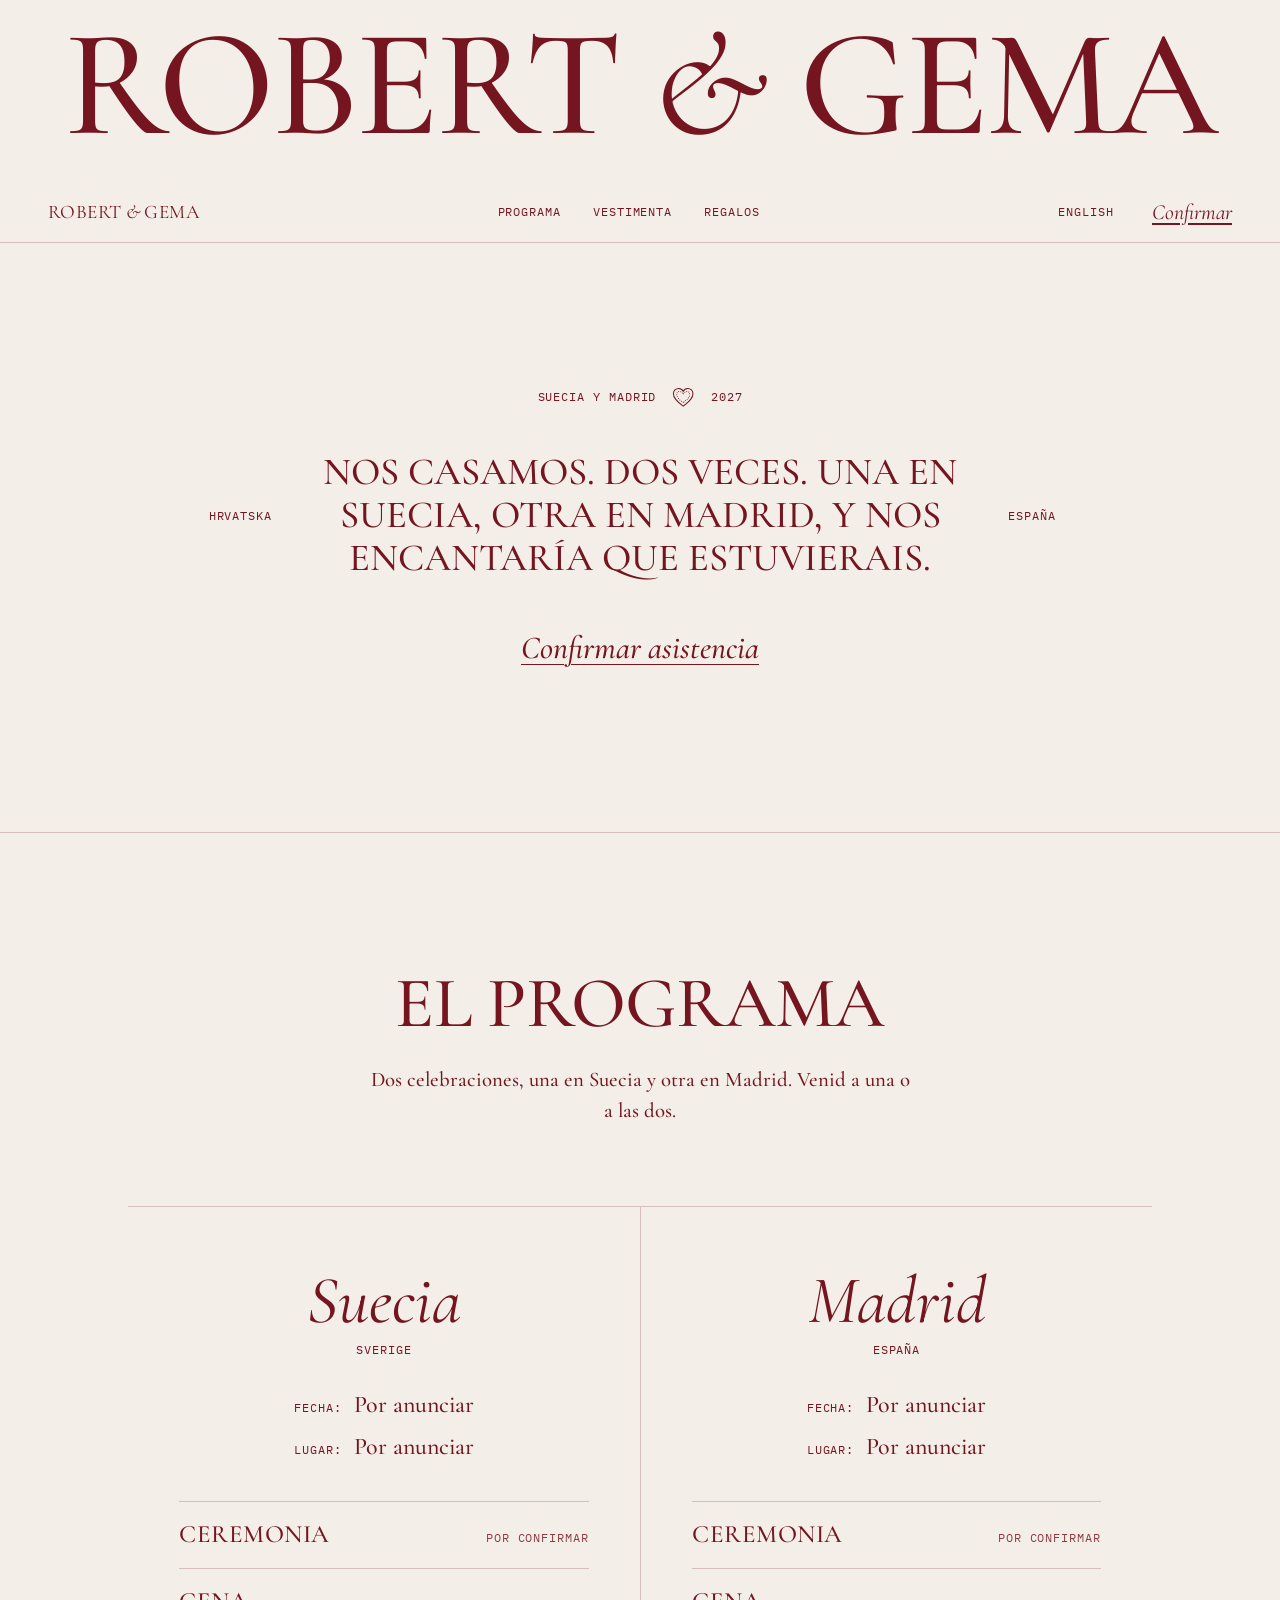
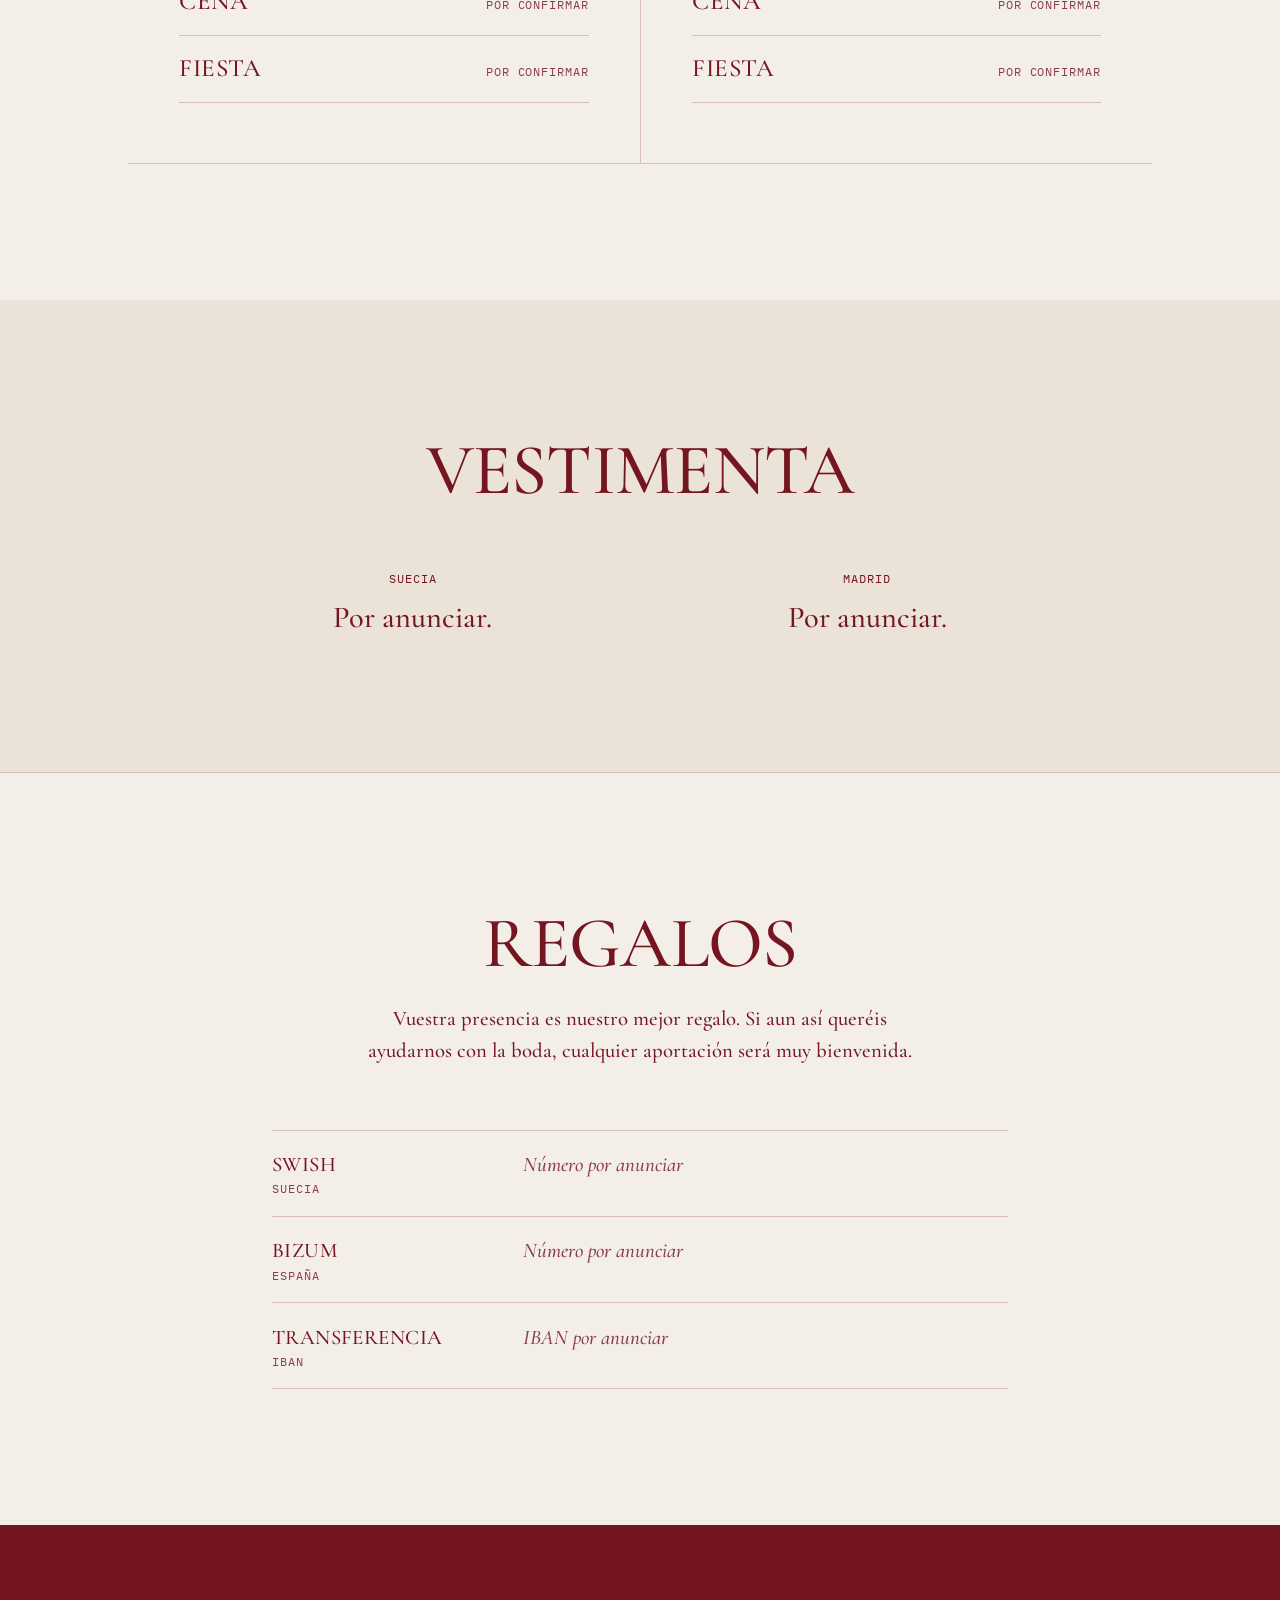
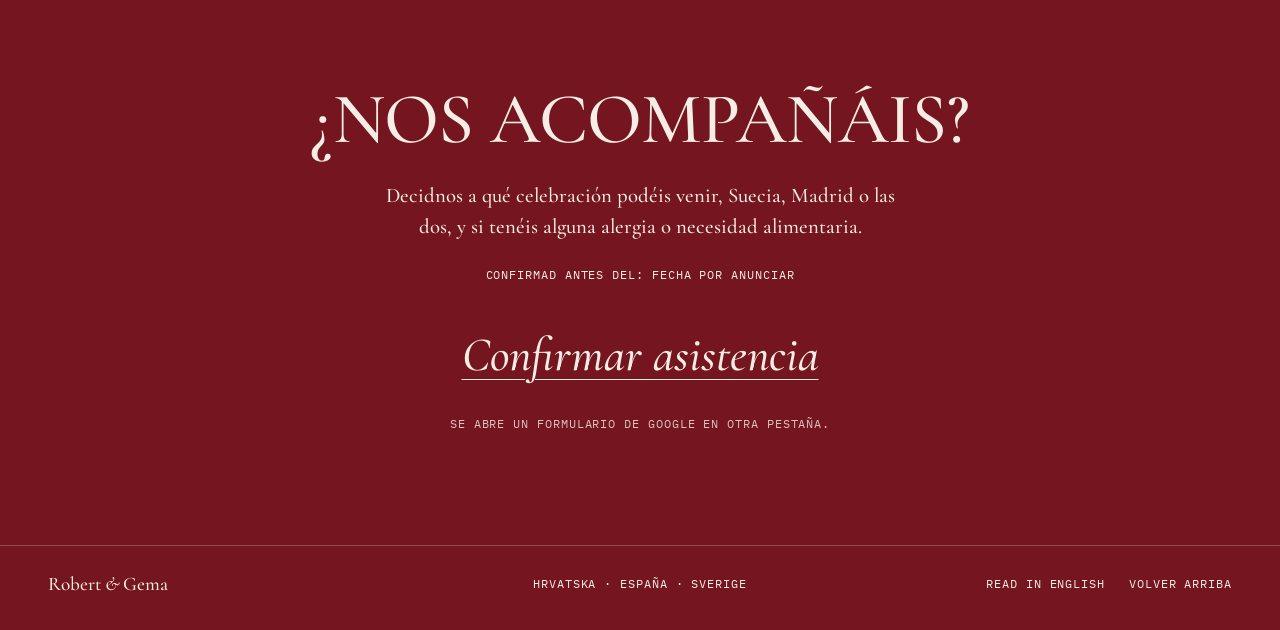
==== commit 1143dd43: "feat: restyle site as classy oxblood-on-paper stationery w/ edge-to-edge serif wordmark Replaces the" ====
--- a/es/index.html
+++ b/es/index.html
@@ -15,206 +15,139 @@
   <meta property="og:url" content="https://robertandgema2027.se/es/">
   <meta property="og:locale" content="es_ES">
   <meta property="og:locale:alternate" content="en_GB">
-  <meta name="theme-color" content="#121c5c">
+  <meta name="theme-color" content="#f4eee8">
   <link rel="icon" href="/favicon.svg" type="image/svg+xml">
-  <link rel="preload" href="/assets/fonts/sansita-swashed-latin-wght-normal.woff2" as="font" type="font/woff2" crossorigin>
+  <link rel="preload" href="/assets/fonts/cormorant-garamond-latin-wght-normal.woff2" as="font" type="font/woff2" crossorigin>
   <link rel="stylesheet" href="/assets/site.css">
   <script src="/assets/site.js" defer></script>
 </head>
 <body>
-<!--
-THESIS: The site is the party itself, a courtyard dinner at dusk under string lights, never the ivory-script template.
-OWN-WORLD: Twilight sky #121c5c-#3550c8, string-light butter #ffd45a, table flowers (marigold #f39a1c, poppy, raspberry #c4245a, cornflower #2f4fd0, fern #24573a), linen menu cards w/ scalloped borders; Sansita Swashed display, Caveat handwriting, Libre Franklin body; flat gouache SVG flowers; licitar heart for Robert's Croatian side.
-STORY: Guests arrive at dusk, see two place cards (Sweden, Madrid), read each programme as a menu, learn the dress code, may contribute, then reply.
-FIRST VIEWPORT: Lights strung across the top, ROBERT & GEMA huge in linen, handwritten "are getting married. Twice." in butter, two scalloped place cards, butter RSVP pill, flower bunches at the table edge.
-FORM: User-pinned moodboard world (supersedes seed e0acc9d4 poster direction).
-FINISH: unreviewed and undocumented is unfinished; this build ends with the finish review, the verdict, DESIGN.md, and every shipping raster carrying its provenance
--->
+<!-- Same structure as /index.html; see the direction note there. -->
 <a class="skip" href="#main">Saltar al contenido</a>
 
-<header class="bar">
-  <a class="bar__mark" href="#top" aria-label="Robert y Gema, inicio de la página">R<span>&amp;</span>G</a>
-  <nav class="bar__nav" aria-label="Secciones">
-    <ul>
-      <li><a href="#programme">Programa</a></li>
-      <li><a href="#dress-code">Vestimenta</a></li>
-      <li><a href="#gifts">Regalos</a></li>
-      <li><a href="#rsvp">Confirmar</a></li>
-    </ul>
-  </nav>
-  <a class="bar__lang" href="/" hreflang="en" lang="en" data-lang-switch>
-    <svg viewBox="0 0 24 24" fill="none" stroke="currentColor" stroke-width="2" stroke-linecap="round" aria-hidden="true"><circle cx="12" cy="12" r="9"/><path d="M3 12h18M12 3c2.5 2.6 3.8 5.6 3.8 9s-1.3 6.4-3.8 9c-2.5-2.6-3.8-5.6-3.8-9S9.5 5.6 12 3Z"/></svg>
-    English
-  </a>
+<header class="top" id="top">
+  <h1 class="mark"><span class="mark__line">Robert</span> <span class="mark__line"><em>&amp;</em> Gema</span></h1>
 </header>
 
+<nav class="bar" aria-label="Secciones">
+  <a class="bar__home" href="#top">Robert <em>&amp;</em> Gema</a>
+  <ul class="bar__nav">
+    <li><a href="#programme">Programa</a></li>
+    <li><a href="#dress-code">Vestimenta</a></li>
+    <li><a href="#gifts">Regalos</a></li>
+  </ul>
+  <a class="bar__lang" href="/" hreflang="en" lang="en" data-lang-switch>English</a>
+  <a class="bar__rsvp" href="#rsvp">Confirmar</a>
+</nav>
+
 <main id="main">
-  <section class="hero" id="top" aria-labelledby="hero-title">
-    <img class="hero__lights" src="/assets/art/lights.svg" alt="">
-    <h1 class="hero__names" id="hero-title"><span>Robert</span> <span><span class="amp">&amp;</span> Gema</span></h1>
-    <p class="hero__tag script">se casan. Dos veces.<br>2027</p>
-
-    <div class="placecards">
-      <a class="placecard" href="#sweden">
-        <span class="doily edge--cobalt">
-          <span class="doily__inner">
-            <span class="placecard__city">Suecia</span>
-            <span class="placecard__native script" lang="sv">Sverige</span>
-            <!-- EDIT: fecha Suecia -->
-            <span class="placecard__date">Fecha por anunciar</span>
-          </span>
-        </span>
-      </a>
-      <a class="placecard" href="#madrid">
-        <span class="doily edge--raspberry">
-          <span class="doily__inner">
-            <span class="placecard__city">Madrid</span>
-            <span class="placecard__native script">España</span>
-            <!-- EDIT: fecha Madrid -->
-            <span class="placecard__date">Fecha por anunciar</span>
-          </span>
-        </span>
-      </a>
+  <section class="intro" aria-label="Introducción">
+    <!-- EDIT: fechas cuando las sepáis -->
+    <p class="meta"><span>Suecia y Madrid</span>
+      <svg class="orn" viewBox="0 0 24 22" aria-hidden="true"><path d="M12 20.5C5 15.5 1.5 11.5 1.5 7.2 1.5 4 4 1.5 7.1 1.5c2.2 0 4 1.2 4.9 3.1.9-1.9 2.7-3.1 4.9-3.1 3.1 0 5.6 2.5 5.6 5.7 0 4.3-3.5 8.3-10.5 13.3Z" fill="none" stroke="currentColor" stroke-width="1.1"/><path d="M12 16.6C7.4 13.3 5 10.6 5 7.9 5 6 6.4 4.8 8 4.8c1.7 0 3 1.1 4 3 1-1.9 2.3-3 4-3 1.6 0 3 1.2 3 3.1 0 2.7-2.4 5.4-7 8.7Z" fill="none" stroke="currentColor" stroke-width="1.1" stroke-linecap="round" stroke-dasharray="0 2.2"/></svg>
+      <span>2027</span></p>
+    <div class="vow">
+      <span class="vow__side" lang="hr">Hrvatska</span>
+      <p class="vow__text">Nos casamos. Dos veces. Una en Suecia, otra en Madrid, y nos encantaría que estuvierais.</p>
+      <span class="vow__side">España</span>
     </div>
-
-    <a class="button" href="#rsvp">
-      Confirma <small>Dinos si puedes venir</small>
-      <svg viewBox="0 0 44 24" fill="none" stroke="currentColor" stroke-width="4" stroke-linecap="round" stroke-linejoin="round" aria-hidden="true"><path d="M3 12h36M29 3l10 9-10 9"/></svg>
-    </a>
-
-    <img class="bunch bunch--left" src="/assets/art/bunch-a.svg" alt="">
-    <img class="bunch bunch--right" src="/assets/art/bunch-b.svg" alt="">
+    <a class="link" href="#rsvp">Confirmar asistencia</a>
   </section>
 
-  <section class="section ground--marigold scallop-top" id="programme" aria-labelledby="programme-title">
-    <div class="section__inner">
-      <h2 class="section__title" id="programme-title">Programa</h2>
-      <p class="lede">Dos celebraciones, una en Suecia y otra en Madrid. Venid a una o a las dos.</p>
+  <!-- EDIT (opcional): fotos, ver /index.html -->
 
-      <div class="menus">
-        <article class="menu edge--cobalt" id="sweden" aria-labelledby="sweden-title">
-          <img class="menu__bloom" src="/assets/art/daisy.svg" alt="">
-          <div class="doily">
-            <div class="doily__inner">
-              <h3 class="menu__title" id="sweden-title">Suecia <span class="menu__native script" lang="sv">Sverige</span></h3>
-              <dl class="facts">
-                <!-- EDIT: fecha y lugar Suecia -->
-                <div><dt>Fecha</dt><dd>Por anunciar</dd></div>
-                <div><dt>Lugar</dt><dd>Por anunciar</dd></div>
-              </dl>
-              <!-- EDIT: horario Suecia -->
-              <ol class="courses" aria-label="Programa en Suecia">
-                <li><img src="/assets/art/rings.svg" alt=""><span class="courses__name">Ceremonia</span><span class="courses__time">Hora por confirmar</span></li>
-                <li><img src="/assets/art/candle.svg" alt=""><span class="courses__name">Cena</span><span class="courses__time">Hora por confirmar</span></li>
-                <li><img src="/assets/art/coupe.svg" alt=""><span class="courses__name">Fiesta</span><span class="courses__time">Hora por confirmar</span></li>
-              </ol>
-            </div>
-          </div>
-        </article>
+  <section class="section" id="programme" aria-labelledby="programme-title">
+    <h2 class="title" id="programme-title">El programa</h2>
+    <p class="lede">Dos celebraciones, una en Suecia y otra en Madrid. Venid a una o a las dos.</p>
+    <div class="cities">
+      <article class="city" id="sweden" aria-labelledby="sweden-title">
+        <h3 class="city__name" id="sweden-title">Suecia <span lang="sv">Sverige</span></h3>
+        <dl class="facts">
+          <!-- EDIT: fecha y lugar en Suecia -->
+          <div><dt>Fecha</dt><dd>Por anunciar</dd></div>
+          <div><dt>Lugar</dt><dd>Por anunciar</dd></div>
+        </dl>
+        <!-- EDIT: horarios en Suecia -->
+        <ol class="run" aria-label="Programa en Suecia">
+          <li><span class="run__time">Por confirmar</span><span class="run__what">Ceremonia</span></li>
+          <li><span class="run__time">Por confirmar</span><span class="run__what">Cena</span></li>
+          <li><span class="run__time">Por confirmar</span><span class="run__what">Fiesta</span></li>
+        </ol>
+      </article>
+      <article class="city" id="madrid" aria-labelledby="madrid-title">
+        <h3 class="city__name" id="madrid-title">Madrid <span>España</span></h3>
+        <dl class="facts">
+          <!-- EDIT: fecha y lugar en Madrid -->
+          <div><dt>Fecha</dt><dd>Por anunciar</dd></div>
+          <div><dt>Lugar</dt><dd>Por anunciar</dd></div>
+        </dl>
+        <!-- EDIT: horarios en Madrid -->
+        <ol class="run" aria-label="Programa en Madrid">
+          <li><span class="run__time">Por confirmar</span><span class="run__what">Ceremonia</span></li>
+          <li><span class="run__time">Por confirmar</span><span class="run__what">Cena</span></li>
+          <li><span class="run__time">Por confirmar</span><span class="run__what">Fiesta</span></li>
+        </ol>
+      </article>
+    </div>
+  </section>
 
-        <article class="menu edge--raspberry" id="madrid" aria-labelledby="madrid-title">
-          <img class="menu__bloom" src="/assets/art/dahlia.svg" alt="">
-          <div class="doily">
-            <div class="doily__inner">
-              <h3 class="menu__title" id="madrid-title">Madrid <span class="menu__native script">España</span></h3>
-              <dl class="facts">
-                <!-- EDIT: fecha y lugar Madrid -->
-                <div><dt>Fecha</dt><dd>Por anunciar</dd></div>
-                <div><dt>Lugar</dt><dd>Por anunciar</dd></div>
-              </dl>
-              <!-- EDIT: horario Madrid -->
-              <ol class="courses" aria-label="Programa en Madrid">
-                <li><img src="/assets/art/rings.svg" alt=""><span class="courses__name">Ceremonia</span><span class="courses__time">Hora por confirmar</span></li>
-                <li><img src="/assets/art/candle.svg" alt=""><span class="courses__name">Cena</span><span class="courses__time">Hora por confirmar</span></li>
-                <li><img src="/assets/art/coupe.svg" alt=""><span class="courses__name">Fiesta</span><span class="courses__time">Hora por confirmar</span></li>
-              </ol>
-            </div>
-          </div>
-        </article>
+  <section class="section section--tint" id="dress-code" aria-labelledby="dress-title">
+    <h2 class="title" id="dress-title">Vestimenta</h2>
+    <div class="pair">
+      <div>
+        <h3 class="label">Suecia</h3>
+        <!-- EDIT: vestimenta Suecia -->
+        <p>Por anunciar.</p>
+      </div>
+      <div>
+        <h3 class="label">Madrid</h3>
+        <!-- EDIT: vestimenta Madrid -->
+        <p>Por anunciar.</p>
       </div>
     </div>
   </section>
 
-  <section class="section ground--blush scallop-top" id="dress-code" aria-labelledby="dress-title">
-    <div class="section__inner">
-      <h2 class="section__title section__title--raspberry" id="dress-title">Código de vestimenta</h2>
-      <div class="split">
-        <div>
-          <h3><img src="/assets/art/cornflower.svg" alt="">Suecia</h3>
-          <!-- EDIT: vestimenta Suecia -->
-          <p>Por anunciar.</p>
-        </div>
-        <div>
-          <h3><img src="/assets/art/poppy.svg" alt="">Madrid</h3>
-          <!-- EDIT: vestimenta Madrid -->
-          <p>Por anunciar.</p>
-        </div>
-      </div>
-    </div>
+  <section class="section" id="gifts" aria-labelledby="gifts-title">
+    <h2 class="title" id="gifts-title">Regalos</h2>
+    <p class="lede">Vuestra presencia es nuestro mejor regalo. Si aun así queréis ayudarnos con la boda, cualquier aportación será muy bienvenida.</p>
+    <!-- EDIT: rellenad cada valor y copiadlo en data-copy para mostrar el botón Copiar -->
+    <ul class="gifts">
+      <li>
+        <span class="gifts__name">Swish <small>Suecia</small></span>
+        <span class="gifts__value tba">Número por anunciar</span>
+        <button class="copy" type="button" data-copy="" data-done="Copiado" data-failed="No se pudo copiar" aria-label="Copiar número de Swish" hidden><span>Copiar</span></button>
+      </li>
+      <li>
+        <span class="gifts__name">Bizum <small>España</small></span>
+        <span class="gifts__value tba">Número por anunciar</span>
+        <button class="copy" type="button" data-copy="" data-done="Copiado" data-failed="No se pudo copiar" aria-label="Copiar número de Bizum" hidden><span>Copiar</span></button>
+      </li>
+      <li>
+        <span class="gifts__name">Transferencia <small>IBAN</small></span>
+        <span class="gifts__value tba">IBAN por anunciar</span>
+        <button class="copy" type="button" data-copy="" data-done="Copiado" data-failed="No se pudo copiar" aria-label="Copiar IBAN" hidden><span>Copiar</span></button>
+      </li>
+    </ul>
   </section>
 
-  <section class="section ground--fern scallop-top" id="gifts" aria-labelledby="gifts-title">
-    <div class="section__inner">
-      <h2 class="section__title" id="gifts-title">Regalos</h2>
-      <p class="lede">Vuestra presencia es nuestro mejor regalo. Si aun así queréis ayudarnos con la boda, cualquier aportación será muy bienvenida.</p>
-      <!-- EDIT: rellena cada dato y cópialo en data-copy para mostrar el botón Copiar -->
-      <ul class="gifts">
-        <li>
-          <span class="gifts__name">Swish <small>Suecia</small></span>
-          <span class="gifts__value tba">Número por anunciar</span>
-          <button class="copy" type="button" data-copy="" data-done="Copiado" data-failed="No se pudo copiar" aria-label="Copiar número de Swish" hidden>
-            <svg viewBox="0 0 24 24" fill="none" stroke="currentColor" stroke-width="2" aria-hidden="true"><rect x="8" y="8" width="12" height="12" rx="2"/><path d="M16 8V5a1 1 0 0 0-1-1H5a1 1 0 0 0-1 1v10a1 1 0 0 0 1 1h3"/></svg>
-            <span>Copiar</span>
-          </button>
-        </li>
-        <li>
-          <span class="gifts__name">Bizum <small>España</small></span>
-          <span class="gifts__value tba">Número por anunciar</span>
-          <button class="copy" type="button" data-copy="" data-done="Copiado" data-failed="No se pudo copiar" aria-label="Copiar número de Bizum" hidden>
-            <svg viewBox="0 0 24 24" fill="none" stroke="currentColor" stroke-width="2" aria-hidden="true"><rect x="8" y="8" width="12" height="12" rx="2"/><path d="M16 8V5a1 1 0 0 0-1-1H5a1 1 0 0 0-1 1v10a1 1 0 0 0 1 1h3"/></svg>
-            <span>Copiar</span>
-          </button>
-        </li>
-        <li>
-          <span class="gifts__name">Transferencia <small>IBAN</small></span>
-          <span class="gifts__value tba">IBAN por anunciar</span>
-          <button class="copy" type="button" data-copy="" data-done="Copiado" data-failed="No se pudo copiar" aria-label="Copiar IBAN" hidden>
-            <svg viewBox="0 0 24 24" fill="none" stroke="currentColor" stroke-width="2" aria-hidden="true"><rect x="8" y="8" width="12" height="12" rx="2"/><path d="M16 8V5a1 1 0 0 0-1-1H5a1 1 0 0 0-1 1v10a1 1 0 0 0 1 1h3"/></svg>
-            <span>Copiar</span>
-          </button>
-        </li>
-      </ul>
-    </div>
-  </section>
-
-  <section class="section ground--raspberry scallop-top rsvp" id="rsvp" aria-labelledby="rsvp-title">
-    <img class="rsvp__bloom" src="/assets/art/licitar.svg" alt="">
-    <div class="section__inner">
-      <h2 class="section__title" id="rsvp-title">¿Nos acompañáis?</h2>
-      <!-- EDIT: fecha límite -->
-      <p class="lede">Decidnos a qué celebración podéis venir, Suecia, Madrid o las dos, y si tenéis alguna alergia o necesidad alimentaria. Confirmad antes del: <strong>fecha por anunciar</strong>.</p>
-      <!-- EDIT: URL del formulario de Google -->
-      <a class="button" href="https://forms.gle/REPLACE-ME" target="_blank" rel="noopener">
-        Confirmar asistencia
-        <svg viewBox="0 0 44 24" fill="none" stroke="currentColor" stroke-width="4" stroke-linecap="round" stroke-linejoin="round" aria-hidden="true"><path d="M3 12h36M29 3l10 9-10 9"/></svg>
-      </a>
-      <p class="rsvp__note">Se abre un formulario de Google en otra pestaña.</p>
-    </div>
+  <section class="rsvp" id="rsvp" aria-labelledby="rsvp-title">
+    <h2 class="rsvp__title" id="rsvp-title">¿Nos acompañáis?</h2>
+    <p class="lede">Decidnos a qué celebración podéis venir, Suecia, Madrid o las dos, y si tenéis alguna alergia o necesidad alimentaria.</p>
+    <!-- EDIT: fecha límite -->
+    <p class="meta">Confirmad antes del: fecha por anunciar</p>
+    <!-- EDIT: URL del formulario de Google -->
+    <a class="link link--big" href="https://forms.gle/REPLACE-ME" target="_blank" rel="noopener">Confirmar asistencia</a>
+    <p class="rsvp__note">Se abre un formulario de Google en otra pestaña.</p>
   </section>
 </main>
 
-<footer class="foot scallop-top">
-  <img class="foot__lights" src="/assets/art/lights.svg" alt="">
-  <div class="foot__inner">
-    <div>
-      <p class="foot__names">Robert <span class="amp">&amp;</span> Gema</p>
-      <p class="foot__places script"><span lang="hr">Hrvatska</span> · España · <span lang="sv">Sverige</span></p>
-    </div>
-    <div class="foot__links">
-      <a href="/" hreflang="en" lang="en" data-lang-switch>Read in English</a>
-      <a href="#top">Volver arriba</a>
-    </div>
-  </div>
+<footer class="foot">
+  <p class="foot__names">Robert <em>&amp;</em> Gema</p>
+  <p class="foot__places"><span lang="hr">Hrvatska</span> · <span>España</span> · <span lang="sv">Sverige</span></p>
+  <p class="foot__links">
+    <a href="/" hreflang="en" lang="en" data-lang-switch>Read in English</a>
+    <a href="#top">Volver arriba</a>
+  </p>
 </footer>
 </body>
 </html>
--- a/assets/site.css
+++ b/assets/site.css
@@ -1,768 +1,357 @@
 @font-face {
-  font-family: "Sansita Swashed";
-  src: url("/assets/fonts/sansita-swashed-latin-wght-normal.woff2") format("woff2");
-  font-weight: 300 900;
+  font-family: "Cormorant Garamond";
+  src: url("/assets/fonts/cormorant-garamond-latin-wght-normal.woff2") format("woff2");
+  font-weight: 300 700;
+  font-style: normal;
   font-display: swap;
 }
 @font-face {
-  font-family: "Caveat";
-  src: url("/assets/fonts/caveat-latin-wght-normal.woff2") format("woff2");
-  font-weight: 400 700;
+  font-family: "Cormorant Garamond";
+  src: url("/assets/fonts/cormorant-garamond-latin-wght-italic.woff2") format("woff2");
+  font-weight: 300 700;
+  font-style: italic;
   font-display: swap;
 }
 @font-face {
-  font-family: "Libre Franklin";
-  src: url("/assets/fonts/libre-franklin-latin-wght-normal.woff2") format("woff2");
-  font-weight: 100 900;
+  font-family: "IBM Plex Mono";
+  src: url("/assets/fonts/ibm-plex-mono-latin-400-normal.woff2") format("woff2");
+  font-weight: 400;
   font-display: swap;
 }
 
 :root {
-  /* garden party at dusk: twilight sky, string-light butter, table flowers */
-  --night: #121c5c;
-  --twilight: #1d2f8f;
-  --dusk: #3550c8;
-  --cobalt: #2f4fd0;
-  --marigold: #f39a1c;
-  --burnt: #b8520a;
-  --poppy: #de3226;
-  --raspberry: #c4245a;
-  --blush: #f8cdd5;
-  --fern: #24573a;
-  --butter: #ffd45a;
-  --linen: #fffdf8;
-  --ink: #22163a;
-  --ink-soft: #4a3f5e;
-
-  --display: "Sansita Swashed", "Georgia", serif;
-  --script: "Caveat", "Comic Sans MS", cursive;
-  --body: "Libre Franklin", system-ui, sans-serif;
+  --paper: #f4eee8;
+  --paper-2: #ebe2d8;
+  --wine: #74151f;
+  --wine-deep: #5c0f18;
+  --wine-soft: #8a3d44;
+  --cream: #f6eee4;
+  --rule: rgb(116 21 31 / 0.22);
+  --serif: "Cormorant Garamond", "Cormorant", Garamond, "Times New Roman", serif;
+  --mono: "IBM Plex Mono", ui-monospace, Menlo, Consolas, monospace;
   --gutter: clamp(1rem, 4vw, 3rem);
-  --measure: 66ch;
-  --ease-out: cubic-bezier(0.16, 1, 0.3, 1);
-  --scallop: clamp(12px, 1.6vw, 20px);
-}
-
-*,
-*::before,
-*::after {
-  box-sizing: border-box;
-}
+  --ease: cubic-bezier(0.16, 1, 0.3, 1);
+  color-scheme: light;
+}
+
+*, *::before, *::after { box-sizing: border-box; }
 
 html {
-  scrollbar-color: var(--butter) var(--night);
   scroll-behavior: smooth;
+  scrollbar-color: var(--wine) var(--paper);
   -webkit-text-size-adjust: 100%;
 }
+@media (prefers-reduced-motion: reduce) { html { scroll-behavior: auto; } }
 
 body {
   margin: 0;
-  background: var(--night);
-  color: var(--linen);
-  font-family: var(--body);
-  font-size: clamp(1.0625rem, 0.4vw + 1rem, 1.25rem);
-  line-height: 1.55;
-  font-variant-numeric: tabular-nums;
-}
-
-::selection {
-  background: var(--butter);
-  color: var(--ink);
-}
-
-img,
-svg {
-  display: block;
-  max-width: 100%;
-}
-
-a {
-  color: inherit;
-  text-decoration-thickness: 2px;
-  text-underline-offset: 0.22em;
-}
-
-:focus-visible {
-  outline: 3px solid var(--focus, var(--butter));
+  background: var(--paper);
+  color: var(--wine);
+  font-family: var(--serif);
+  font-weight: 500;
+  font-size: clamp(1.15rem, 1rem + 0.45vw, 1.3rem);
+  line-height: 1.5;
+  caret-color: var(--wine);
+  text-rendering: optimizeLegibility;
+  -webkit-font-smoothing: antialiased;
+}
+
+::selection { background: var(--wine); color: var(--cream); }
+.rsvp ::selection, .foot ::selection { background: var(--cream); color: var(--wine); }
+
+h1, h2, h3, p, ul, ol, dl, dd { margin: 0; }
+ul, ol { padding: 0; list-style: none; }
+em { font-style: italic; }
+
+a { color: inherit; text-decoration-thickness: 1px; text-underline-offset: 0.2em; }
+a:focus-visible, button:focus-visible {
+  outline: 2px solid currentColor;
   outline-offset: 4px;
-  border-radius: 4px;
-}
-
-h1,
-h2,
-h3 {
-  font-family: var(--display);
-  font-weight: 800;
-  line-height: 0.95;
-  margin: 0;
-  text-wrap: balance;
-}
-
-p {
-  margin: 0;
-  max-width: var(--measure);
-  text-wrap: pretty;
+  border-radius: 1px;
 }
 
 .skip {
   position: absolute;
-  left: var(--gutter);
+  left: 1rem;
   top: -4rem;
   z-index: 10;
-  background: var(--butter);
-  color: var(--ink);
   padding: 0.6rem 1rem;
-  font-weight: 700;
-}
-.skip:focus {
-  top: 0.5rem;
-}
-
-.visually-hidden {
-  position: absolute;
-  width: 1px;
-  height: 1px;
-  overflow: hidden;
-  clip-path: inset(50%);
+  background: var(--wine);
+  color: var(--cream);
+  font-family: var(--mono);
+  font-size: 0.8rem;
+}
+.skip:focus { top: 1rem; }
+
+/* Small mono voice: dates, places, times, labels */
+.meta, .bar, .vow__side, .label, .facts dt, .run__time, .gifts__name small, .copy, .rsvp__note, .foot__places, .foot__links {
+  font-family: var(--mono);
+  font-size: 0.72rem;
+  font-weight: 400;
+  letter-spacing: 0.08em;
+  text-transform: uppercase;
+  font-variant-numeric: tabular-nums;
+}
+
+/* ---------- Top: the names, edge to edge ---------- */
+.top { padding: clamp(0.5rem, 1.5vw, 1.25rem) var(--gutter) 0; }
+
+.mark {
+  font-weight: 500;
+  font-size: clamp(3rem, 11.9vw, 12.5rem);
+  line-height: 0.86;
+  letter-spacing: -0.02em;
+  text-transform: uppercase;
+  text-align: center;
   white-space: nowrap;
 }
-
-.script {
-  font-family: var(--script);
-  font-weight: 700;
-}
-
-/* ---------- top bar ---------- */
+.mark__line { display: inline-block; animation: rise 1.6s var(--ease) both; }
+.mark__line + .mark__line { animation-delay: 0.18s; }
+.mark em { font-weight: 400; letter-spacing: 0; }
+
+@keyframes rise {
+  from { clip-path: inset(-0.2em -0.2em 100% -0.2em); transform: translateY(0.18em); }
+  to { clip-path: inset(-0.2em); transform: none; }
+}
+@media (prefers-reduced-motion: reduce) { .mark__line { animation: none; } }
 
 .bar {
-  position: relative;
-  z-index: 3;
-  display: flex;
-  flex-wrap: wrap;
-  align-items: center;
-  gap: 0.5rem 1.5rem;
-  padding: 0.7rem var(--gutter);
-  background: var(--night);
-}
-.bar__mark {
-  font-family: var(--display);
-  font-weight: 800;
-  font-size: 1.7rem;
-  line-height: 1;
-  text-decoration: none;
-}
-.bar__mark span {
-  color: var(--butter);
-}
-.bar__nav {
-  order: 3;
-  flex: 1 0 100%;
-  overflow-x: auto;
-  scrollbar-width: none;
-  margin-inline: calc(var(--gutter) * -1);
-  padding-inline: var(--gutter);
-}
-.bar__nav ul {
-  display: flex;
-  gap: 1.3rem;
-  margin: 0;
-  padding: 0.15rem 0 0.25rem;
-  list-style: none;
-  white-space: nowrap;
-}
-.bar__nav a {
-  font-size: 0.95rem;
-  font-weight: 600;
-  text-decoration: none;
-  padding-block: 0.35rem;
-  border-bottom: 2px solid transparent;
-  transition: border-color 0.2s var(--ease-out);
-}
-.bar__nav a:hover {
-  border-color: currentColor;
-}
-.bar__nav a[href="#rsvp"] {
-  color: var(--butter);
-}
-.bar__lang {
-  margin-left: auto;
-  display: inline-flex;
-  align-items: center;
-  gap: 0.45rem;
-  font-size: 0.9rem;
-  font-weight: 650;
-  text-decoration: none;
-  padding: 0.4rem 0.85rem;
-  border: 2px solid var(--linen);
-  border-radius: 999px;
-  transition: background-color 0.2s var(--ease-out), color 0.2s var(--ease-out);
-}
-.bar__lang:hover {
-  background: var(--linen);
-  color: var(--night);
-}
-.bar__lang svg {
-  width: 1.05em;
-  height: 1.05em;
-}
-@media (min-width: 52rem) {
-  .bar__nav {
-    order: 0;
-    flex: 0 1 auto;
-    margin: 0 0 0 auto;
-    padding: 0;
-  }
-  .bar__lang {
-    margin-left: 0;
-  }
-}
-
-/* ---------- scalloped edges: menu-card borders & awning tops ---------- */
-
-.scallop-top {
-  position: relative;
-  margin-top: calc(-1 * var(--scallop));
-  -webkit-mask:
-    radial-gradient(var(--scallop) at 50% 100%, #000 97%, #0000) 50% 0 / calc(2 * var(--scallop)) var(--scallop) repeat-x,
-    linear-gradient(#000 0 0) 0 var(--scallop) / 100% 100% no-repeat;
-  mask:
-    radial-gradient(var(--scallop) at 50% 100%, #000 97%, #0000) 50% 0 / calc(2 * var(--scallop)) var(--scallop) repeat-x,
-    linear-gradient(#000 0 0) 0 var(--scallop) / 100% 100% no-repeat;
-}
-
-.doily {
-  --s: 9px;
-  background: var(--edge);
-  padding: calc(var(--s) + 7px);
-  -webkit-mask:
-    radial-gradient(var(--s) at 50% 50%, #000 96%, #0000) 0 0 / calc(2 * var(--s)) calc(2 * var(--s)) round,
-    linear-gradient(#000 0 0) 50% 50% / calc(100% - 2 * var(--s)) calc(100% - 2 * var(--s)) no-repeat;
-  mask:
-    radial-gradient(var(--s) at 50% 50%, #000 96%, #0000) 0 0 / calc(2 * var(--s)) calc(2 * var(--s)) round,
-    linear-gradient(#000 0 0) 50% 50% / calc(100% - 2 * var(--s)) calc(100% - 2 * var(--s)) no-repeat;
-}
-.doily__inner {
-  background: var(--linen);
-  color: var(--ink);
-  height: 100%;
-}
-.edge--cobalt {
-  --edge: var(--cobalt);
-  --accent: var(--cobalt);
-}
-.edge--raspberry {
-  --edge: var(--raspberry);
-  --accent: var(--raspberry);
-}
-
-/* ---------- hero: the courtyard at dusk ---------- */
-
-.hero {
-  position: relative;
-  display: grid;
-  justify-items: center;
-  text-align: center;
-  padding: clamp(6.5rem, 13vw, 9.5rem) var(--gutter) clamp(15rem, 58vw, 17rem);
-  background: linear-gradient(var(--night) 0%, var(--twilight) 55%, var(--dusk) 100%);
-  overflow: hidden;
-}
-.hero__lights {
-  position: absolute;
-  inset: 0 0 auto;
-  width: 100%;
-  height: clamp(120px, 16vw, 240px);
-  object-fit: cover;
-  object-position: top center;
-  pointer-events: none;
-}
-.hero__names {
-  font-size: clamp(4.6rem, 19vw, 9.5rem);
-  line-height: 0.92;
-  font-weight: 800;
-}
-.hero__names span {
-  display: block;
-}
-.hero__names .amp {
-  display: inline;
-  color: var(--butter);
-}
-.hero__tag {
-  margin-top: 1rem;
-  color: var(--butter);
-  font-size: clamp(1.9rem, 2.4vw + 1rem, 2.75rem);
-  line-height: 1.05;
-}
-
-.placecards {
-  display: flex;
-  flex-wrap: wrap;
-  justify-content: center;
-  gap: 1.25rem 1.5rem;
-  margin-top: clamp(1.75rem, 4vw, 2.5rem);
-  width: min(100%, 40rem);
-}
-.placecard {
-  flex: 1 1 15rem;
-  max-width: 19rem;
-  text-decoration: none;
-  filter: drop-shadow(0 0.6rem 1rem rgb(10 14 50 / 0.35));
-  transition: rotate 0.5s var(--ease-out), translate 0.5s var(--ease-out);
-}
-.placecard:nth-child(1) {
-  rotate: -2.5deg;
-}
-.placecard:nth-child(2) {
-  rotate: 2deg;
-}
-.placecard:hover {
-  rotate: 0deg;
-  translate: 0 -3px;
-}
-.placecard .doily {
-  display: block;
-}
-.placecard .doily__inner {
-  display: grid;
-  gap: 0.1rem;
-  padding: 0.9rem 1rem 1rem;
-}
-.placecard__city {
-  font-family: var(--display);
-  font-weight: 800;
-  font-size: 2.1rem;
-  line-height: 1;
-  color: var(--accent);
-}
-.placecard__native {
-  font-size: 1.35rem;
-  line-height: 1;
-  color: var(--burnt);
-}
-.placecard__date {
-  margin-top: 0.4rem;
-  font-size: 0.95rem;
-  font-weight: 600;
-  color: var(--ink-soft);
-}
-
-.button {
-  display: inline-flex;
-  align-items: center;
-  gap: 0.75rem;
-  min-height: 3.5rem;
-  margin-top: clamp(1.75rem, 4vw, 2.5rem);
-  padding: 0.85rem 1.5rem 0.85rem 1.75rem;
-  background: var(--butter);
-  color: var(--ink);
-  font-family: var(--display);
-  font-weight: 800;
-  font-size: clamp(1.4rem, 2.5vw, 1.75rem);
-  line-height: 1;
-  text-decoration: none;
-  border-radius: 999px;
-  box-shadow: 0 0.6rem 1.4rem rgb(10 14 50 / 0.3);
-  transition: translate 0.35s var(--ease-out), box-shadow 0.35s var(--ease-out);
-  --focus: var(--linen);
-}
-.button:hover {
-  translate: 0 -2px;
-  box-shadow: 0 1rem 2rem rgb(10 14 50 / 0.35);
-}
-.button svg {
-  width: 1.6rem;
-  height: auto;
-  transition: translate 0.35s var(--ease-out);
-}
-.button:hover svg {
-  translate: 4px 0;
-}
-.button small {
-  font-family: var(--body);
-  font-size: 0.6em;
-  font-weight: 600;
-}
-
-.bunch {
-  position: absolute;
-  bottom: -1px;
-  width: clamp(16rem, 84vw, 28rem);
-  pointer-events: none;
-}
-.bunch--left {
-  left: 50%;
-  translate: -50% 0;
-}
-.bunch--right {
-  display: none;
-}
-@media (min-width: 60rem) {
-  .hero {
-    padding-bottom: clamp(5rem, 9vw, 7rem);
-    min-height: calc(100svh - 3.6rem);
-    align-content: center;
-  }
-  .bunch {
-    width: clamp(18rem, 27vw, 30rem);
-  }
-  .bunch--left {
-    left: -2rem;
-    translate: none;
-  }
-  .bunch--right {
-    display: block;
-    right: -2rem;
-    scale: -1 1;
-  }
-}
-
-/* ---------- sections ---------- */
-
-.section {
-  /* corner blooms & tilted cards may poke past the edge; never scroll sideways */
-  overflow-x: clip;
-  padding: calc(var(--scallop) + clamp(3.5rem, 9vw, 7rem)) var(--gutter) clamp(4rem, 9vw, 7rem);
-}
-.section__inner {
-  max-width: 74rem;
-  margin-inline: auto;
-}
-.section__title {
-  font-size: clamp(3.4rem, 10vw, 7rem);
-}
-.section__sub {
-  display: block;
-  margin-top: 0.3rem;
-  font-size: clamp(1.6rem, 2vw + 1rem, 2.3rem);
-  line-height: 1;
-}
-.lede {
-  margin-top: 1.25rem;
-  font-size: clamp(1.15rem, 0.8vw + 1rem, 1.4rem);
-  line-height: 1.45;
-  font-weight: 500;
-}
-
-.ground--marigold {
-  background: var(--marigold);
-  color: var(--ink);
-  --focus: var(--ink);
-}
-.ground--blush {
-  background: var(--blush);
-  color: var(--ink);
-  --focus: var(--raspberry);
-}
-.ground--fern {
-  background: var(--fern);
-  color: var(--linen);
-}
-.ground--raspberry {
-  background: var(--raspberry);
-  color: var(--linen);
-}
-.ground--raspberry ::selection {
-  background: var(--linen);
-  color: var(--raspberry);
-}
-
-/* ---------- programme: two menu cards on the table ---------- */
-
-.menus {
-  display: grid;
-  gap: clamp(3rem, 6vw, 4rem) clamp(2rem, 5vw, 4rem);
-  margin-top: clamp(2.5rem, 6vw, 4rem);
-}
-@media (min-width: 60rem) {
-  .menus {
-    grid-template-columns: 1fr 1fr;
-    align-items: start;
-  }
-  .menu:nth-child(2) {
-    margin-top: 3rem;
-  }
-}
-.menu {
-  position: relative;
-  scroll-margin-top: 2rem;
-  filter: drop-shadow(0 0.9rem 1.4rem rgb(90 40 0 / 0.28));
-}
-.menu:nth-child(1) {
-  rotate: -1deg;
-}
-.menu:nth-child(2) {
-  rotate: 1.2deg;
-}
-.menu .doily__inner {
-  padding: clamp(1.75rem, 4vw, 2.75rem) clamp(1.25rem, 4vw, 2.5rem) clamp(1.5rem, 4vw, 2.25rem);
-}
-.menu__bloom {
-  position: absolute;
-  z-index: 1;
-  top: -2.2rem;
-  right: -1.2rem;
-  width: clamp(5rem, 11vw, 7rem);
-  rotate: 14deg;
-}
-.menu__title {
-  font-size: clamp(3rem, 7vw, 4.5rem);
-  color: var(--accent);
-}
-.menu__native {
-  display: block;
-  margin-top: 0.15rem;
-  font-size: 1.8rem;
-  line-height: 1;
-  color: var(--burnt);
-}
-
-.facts {
-  display: flex;
-  flex-wrap: wrap;
-  gap: 0.75rem 2.25rem;
-  margin: 1.5rem 0 0;
-  padding-bottom: 1.5rem;
-  border-bottom: 2px dashed color-mix(in srgb, var(--accent) 45%, transparent);
-}
-.facts div {
-  display: grid;
-}
-.facts dt {
-  font-size: 0.78rem;
-  font-weight: 700;
-  letter-spacing: 0.14em;
-  text-transform: uppercase;
-  color: var(--accent);
-}
-.facts dd {
-  margin: 0;
-  font-weight: 600;
-}
-
-.courses {
-  list-style: none;
-  margin: 1.5rem 0 0;
-  padding: 0;
-  display: grid;
-  gap: 1.1rem;
-}
-.courses li {
-  display: grid;
-  grid-template-columns: 3.25rem 1fr;
-  column-gap: 1rem;
-  align-items: center;
-}
-.courses img {
-  grid-row: span 2;
-  width: 3.25rem;
-  height: 3.25rem;
-}
-.courses__name {
-  font-family: var(--display);
-  font-weight: 800;
-  font-size: clamp(1.6rem, 3.5vw, 2.1rem);
-  line-height: 1;
-  color: var(--burnt);
-}
-.courses__time {
-  font-size: 0.95rem;
-  font-weight: 600;
-  color: var(--ink-soft);
-}
-
-/* ---------- dress code ---------- */
-
-.section__title--raspberry {
-  color: var(--raspberry);
-}
-.split {
-  display: grid;
-  gap: 2.5rem clamp(2rem, 6vw, 5rem);
-  margin-top: clamp(2.5rem, 6vw, 3.5rem);
-}
-@media (min-width: 46rem) {
-  .split {
-    grid-template-columns: 1fr 1fr;
-  }
-}
-.split h3 {
+  position: sticky;
+  top: 0;
+  z-index: 5;
   display: flex;
   align-items: center;
+  gap: clamp(1rem, 3vw, 2.5rem);
+  margin-top: clamp(1rem, 2.5vw, 2rem);
+  padding: 0.85rem var(--gutter);
+  background: var(--paper);
+  border-bottom: 1px solid var(--rule);
+}
+.bar a { text-decoration: none; }
+.bar a:hover { text-decoration: underline; }
+.bar__home {
+  font-family: var(--serif);
+  font-size: 1.2rem;
+  letter-spacing: 0.02em;
+}
+.bar__home em { text-transform: none; }
+.bar__nav { display: flex; gap: clamp(1rem, 2.5vw, 2rem); margin: 0 auto; }
+.bar__rsvp {
+  font-family: var(--serif);
+  font-style: italic;
+  font-size: 1.35rem;
+  letter-spacing: 0;
+  text-transform: none;
+  text-decoration: underline !important;
+}
+
+/* ---------- Intro ---------- */
+.intro {
+  display: grid;
+  justify-items: center;
+  gap: clamp(1.75rem, 4vw, 2.75rem);
+  padding: clamp(4rem, 12vw, 9rem) var(--gutter) clamp(5rem, 13vw, 10rem);
+  text-align: center;
+}
+.meta { display: flex; align-items: center; justify-content: center; gap: 1rem; }
+.orn { width: 1.4rem; height: auto; flex: none; }
+
+.vow {
+  display: grid;
+  grid-template-columns: 1fr minmax(0, 40rem) 1fr;
+  align-items: center;
+  gap: clamp(1rem, 4vw, 3rem);
+  width: 100%;
+}
+.vow__side:first-child { justify-self: end; }
+.vow__side:last-child { justify-self: start; }
+.vow__text {
+  font-size: clamp(1.5rem, 1rem + 1.9vw, 2.4rem);
+  line-height: 1.12;
+  text-transform: uppercase;
+  text-wrap: balance;
+}
+
+.link {
+  font-style: italic;
+  font-size: clamp(1.6rem, 1.2rem + 1vw, 2rem);
+  text-underline-offset: 0.18em;
+  transition: text-underline-offset 0.4s var(--ease);
+}
+.link:hover { text-underline-offset: 0.3em; }
+.link--big { font-size: clamp(2rem, 1.4rem + 2vw, 3rem); }
+
+/* Optional photo band (see EDIT note in index.html) */
+.photos {
+  display: grid;
+  grid-auto-flow: column;
+  grid-auto-columns: minmax(13rem, 1fr);
+  gap: clamp(0.75rem, 2vw, 1.5rem);
+  overflow-x: auto;
+  padding: 0 var(--gutter) clamp(4rem, 9vw, 7rem);
+}
+.photos img {
+  width: 100%;
+  aspect-ratio: 3 / 4;
+  object-fit: cover;
+  filter: grayscale(1) sepia(0.18) contrast(1.05);
+}
+
+/* ---------- Sections ---------- */
+.section {
+  padding: clamp(5rem, 11vw, 8.5rem) var(--gutter);
+  border-top: 1px solid var(--rule);
+  text-align: center;
+}
+.section--tint { background: var(--paper-2); border-top: 0; }
+[id] { scroll-margin-top: 4.5rem; }
+
+.title, .rsvp__title {
+  font-weight: 500;
+  font-size: clamp(2.4rem, 1.6rem + 3.6vw, 4.75rem);
+  line-height: 0.98;
+  letter-spacing: -0.01em;
+  text-transform: uppercase;
+  text-wrap: balance;
+}
+.lede {
+  max-width: 34rem;
+  margin: 1.5rem auto 0;
+  text-wrap: pretty;
+}
+
+/* Programme: two cities side by side */
+.cities {
+  display: grid;
+  grid-template-columns: 1fr 1fr;
+  max-width: 64rem;
+  margin: clamp(3rem, 7vw, 5rem) auto 0;
+  border-top: 1px solid var(--rule);
+  border-bottom: 1px solid var(--rule);
+}
+.city { padding: clamp(2.5rem, 5vw, 3.75rem) clamp(1rem, 4vw, 3.5rem); }
+.city + .city { border-left: 1px solid var(--rule); }
+.city__name {
+  display: grid;
   gap: 0.6rem;
-  font-size: clamp(2.2rem, 5vw, 3rem);
-  margin-bottom: 0.6rem;
-}
-.split h3 img {
-  width: 3rem;
-  height: 3rem;
-}
-
-/* ---------- gifts ---------- */
-
-.ground--fern .section__title {
-  color: var(--butter);
-}
+  font-style: italic;
+  font-weight: 400;
+  font-size: clamp(2.75rem, 1.8rem + 3vw, 4.25rem);
+  line-height: 1;
+}
+.city__name span {
+  font-family: var(--mono);
+  font-style: normal;
+  font-size: 0.72rem;
+  letter-spacing: 0.08em;
+  text-transform: uppercase;
+}
+.facts {
+  display: grid;
+  gap: 0.35rem;
+  margin: 2rem 0 2.25rem;
+}
+.facts div { display: flex; justify-content: center; align-items: baseline; gap: 0.75rem; }
+.facts dt::after { content: ":"; }
+.facts dd { font-size: 1.15em; }
+
+.run { border-top: 1px solid var(--rule); text-align: left; }
+.run li {
+  display: grid;
+  grid-template-columns: minmax(0, 1fr) minmax(0, 1fr);
+  align-items: baseline;
+  gap: 1rem;
+  padding: 0.9rem 0;
+  border-bottom: 1px solid var(--rule);
+}
+.run__time { justify-self: end; order: 2; color: var(--wine-soft); }
+.run__what {
+  text-transform: uppercase;
+  font-size: 1.2em;
+  letter-spacing: 0.02em;
+}
+
+/* Dress code */
+.pair {
+  display: grid;
+  grid-template-columns: 1fr 1fr;
+  gap: clamp(2rem, 6vw, 5rem);
+  max-width: 52rem;
+  margin: clamp(2.5rem, 6vw, 4rem) auto 0;
+}
+.pair p { margin-top: 0.75rem; font-size: clamp(1.4rem, 1.1rem + 1vw, 1.9rem); line-height: 1.2; }
+
+/* Gifts */
 .gifts {
-  list-style: none;
-  margin: clamp(2.5rem, 6vw, 3.5rem) 0 0;
-  padding: 0;
+  max-width: 46rem;
+  margin: clamp(2.5rem, 6vw, 4rem) auto 0;
+  border-top: 1px solid var(--rule);
+  text-align: left;
 }
 .gifts li {
   display: grid;
-  grid-template-columns: 1fr auto;
-  grid-template-areas:
-    "name copy"
-    "value copy";
+  grid-template-columns: minmax(9rem, 1fr) 2fr auto;
+  align-items: baseline;
+  gap: 1rem;
+  padding: 1.15rem 0;
+  border-bottom: 1px solid var(--rule);
+}
+.gifts__name { text-transform: uppercase; letter-spacing: 0.02em; }
+.gifts__name small { display: block; color: var(--wine-soft); }
+.gifts__value { font-variant-numeric: tabular-nums; overflow-wrap: anywhere; }
+.tba { font-style: italic; color: var(--wine-soft); }
+.copy {
+  padding: 0.3rem 0;
+  border: 0;
+  background: none;
+  color: inherit;
+  text-decoration: underline;
+  text-underline-offset: 0.3em;
+  cursor: pointer;
+}
+.copy[hidden] { display: none; }
+.copy[data-state="done"] { text-decoration-style: dotted; }
+
+/* RSVP & footer: the wine block */
+.rsvp, .foot { background: var(--wine); color: var(--cream); }
+.rsvp {
+  display: grid;
+  justify-items: center;
+  gap: 1.5rem;
+  padding: clamp(5.5rem, 13vw, 10rem) var(--gutter) clamp(4.5rem, 10vw, 7rem);
+  text-align: center;
+}
+.rsvp .lede { margin-top: 0; }
+.rsvp .link { margin-top: 0.75rem; }
+.rsvp__note { opacity: 0.8; }
+
+.foot {
+  display: grid;
+  grid-template-columns: 1fr auto 1fr;
   align-items: center;
-  gap: 0.25rem 1rem;
-  padding: 1.25rem 0;
-  border-top: 2px dashed rgb(255 253 248 / 0.35);
-}
-.gifts li:last-child {
-  border-bottom: 2px dashed rgb(255 253 248 / 0.35);
-}
-@media (min-width: 46rem) {
-  .gifts li {
-    grid-template-columns: minmax(12rem, 1fr) 2fr auto;
-    grid-template-areas: "name value copy";
-  }
-}
-.gifts__name {
-  grid-area: name;
-  font-family: var(--display);
-  font-weight: 800;
-  font-size: clamp(1.8rem, 3.5vw, 2.3rem);
-  line-height: 1;
-}
-.gifts__name small {
-  display: block;
-  margin-top: 0.2rem;
-  font-family: var(--script);
-  font-size: 1.3rem;
-  font-weight: 700;
-  color: var(--butter);
-}
-.gifts__value {
-  grid-area: value;
-  font-weight: 600;
-  overflow-wrap: anywhere;
-}
-.gifts__value.tba {
-  font-weight: 500;
-  color: #cfe3cf;
-}
-.copy {
-  grid-area: copy;
-  display: inline-flex;
-  align-items: center;
-  gap: 0.45rem;
-  min-height: 2.75rem;
-  padding: 0.5rem 1rem;
-  font: inherit;
-  font-size: 0.9rem;
-  font-weight: 650;
-  color: var(--linen);
-  background: transparent;
-  border: 2px solid var(--linen);
-  border-radius: 999px;
-  cursor: pointer;
-  transition: background-color 0.2s var(--ease-out), color 0.2s var(--ease-out);
-}
-.copy[hidden] {
-  display: none;
-}
-.copy:hover,
-.copy[data-state="done"] {
-  background: var(--linen);
-  color: var(--fern);
-}
-.copy svg {
-  width: 1.1em;
-  height: 1.1em;
-}
-
-/* ---------- RSVP ---------- */
-
-.rsvp {
-  position: relative;
-  overflow: hidden;
-}
-.rsvp .section__inner {
-  position: relative;
-  z-index: 1;
-}
-.rsvp__note {
-  margin-top: 0.9rem;
-  font-size: 0.95rem;
-  font-weight: 500;
-  color: var(--blush);
-}
-.rsvp .button {
-  --focus: var(--butter);
-}
-.rsvp__bloom {
-  position: absolute;
-  right: -3rem;
-  bottom: -2.5rem;
-  width: clamp(9rem, 26vw, 20rem);
-  rotate: -18deg;
-  opacity: 0.95;
-}
+  gap: 1rem;
+  padding: 1.5rem var(--gutter) 2rem;
+  border-top: 1px solid rgb(246 238 228 / 0.25);
+}
+.foot__names { font-size: 1.2rem; }
+.foot__links { display: flex; justify-content: flex-end; gap: 1.5rem; }
+.foot a { text-decoration: none; }
+.foot a:hover { text-decoration: underline; }
+
+/* ---------- Small screens ---------- */
 @media (max-width: 46rem) {
-  .rsvp {
-    padding-bottom: 7rem;
-  }
-  .rsvp__bloom {
-    right: -1.5rem;
-    bottom: -1.5rem;
-    width: 7.5rem;
-  }
-}
-
-/* ---------- footer: back under the lights ---------- */
-
-.foot {
-  position: relative;
-  padding: calc(var(--scallop) + clamp(6rem, 12vw, 9rem)) var(--gutter) 2.5rem;
-  background: linear-gradient(var(--twilight), var(--night));
-  overflow: hidden;
-}
-.foot__lights {
-  position: absolute;
-  inset: var(--scallop) 0 auto;
-  width: 100%;
-  height: clamp(100px, 13vw, 200px);
-  object-fit: cover;
-  object-position: top center;
-}
-.foot__inner {
-  position: relative;
-  max-width: 74rem;
-  margin-inline: auto;
-  display: flex;
-  flex-wrap: wrap;
-  align-items: end;
-  justify-content: space-between;
-  gap: 1.5rem 3rem;
-}
-.foot__names {
-  font-family: var(--display);
-  font-weight: 800;
-  font-size: clamp(2.8rem, 8vw, 5rem);
-  line-height: 0.95;
-}
-.foot__names .amp {
-  color: var(--butter);
-}
-.foot__places {
-  margin-top: 0.4rem;
-  font-size: 1.6rem;
-  line-height: 1.1;
-  color: var(--butter);
-}
-.foot__links {
-  display: flex;
-  flex-wrap: wrap;
-  gap: 0.75rem 1.75rem;
-  font-weight: 600;
-}
+  .mark { font-size: 21vw; line-height: 0.9; }
+  .mark__line { display: block; }
+  .bar__nav { display: none; }
+  .bar__lang { margin-left: auto; }
+  .vow { grid-template-columns: 1fr 1fr; }
+  .vow__text { grid-column: 1 / -1; grid-row: 1; }
+  .vow__side:first-child { justify-self: start; }
+  .vow__side:last-child { justify-self: end; }
+  .cities, .pair { grid-template-columns: 1fr; }
+  .city + .city { border-left: 0; border-top: 1px solid var(--rule); }
+  .gifts li { grid-template-columns: 1fr auto; }
+  .gifts__value { grid-column: 1; }
+  .copy { grid-row: 1 / span 2; grid-column: 2; align-self: center; }
+  .foot { grid-template-columns: 1fr; justify-items: center; text-align: center; }
+}
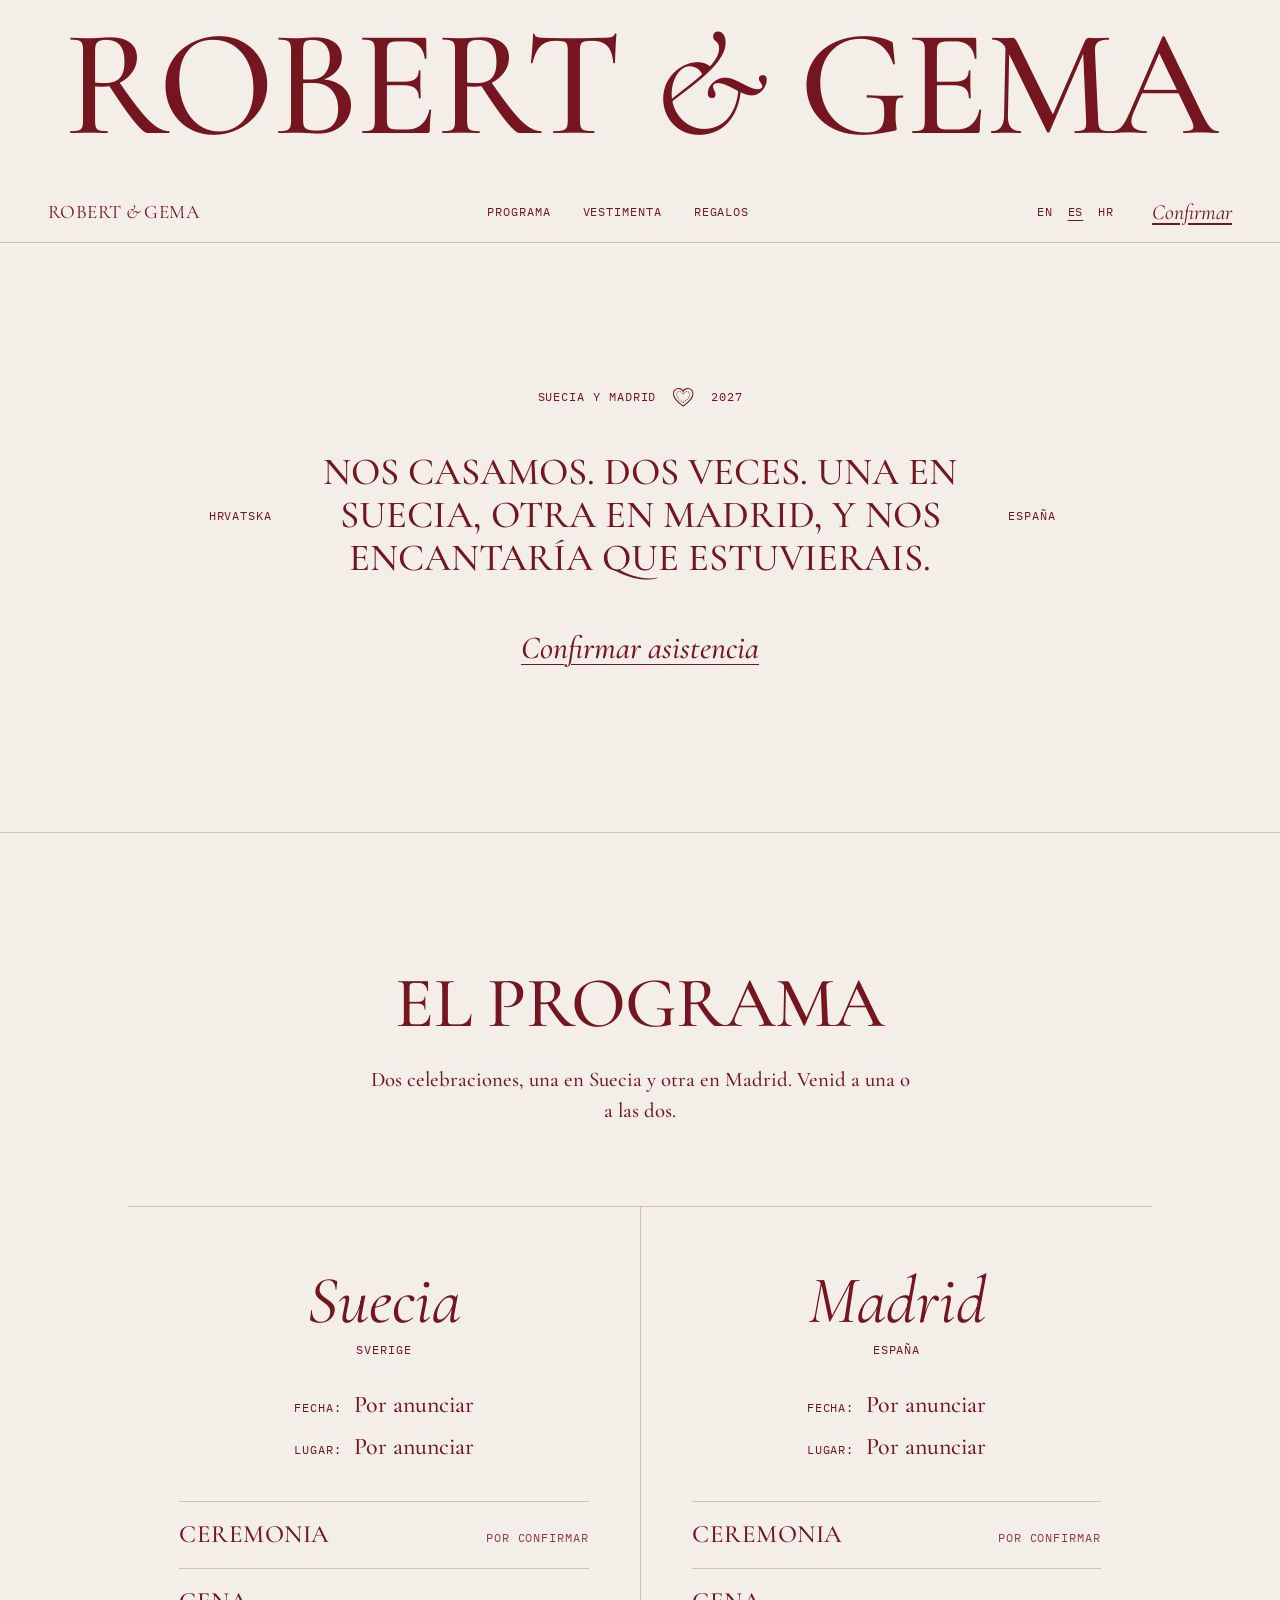
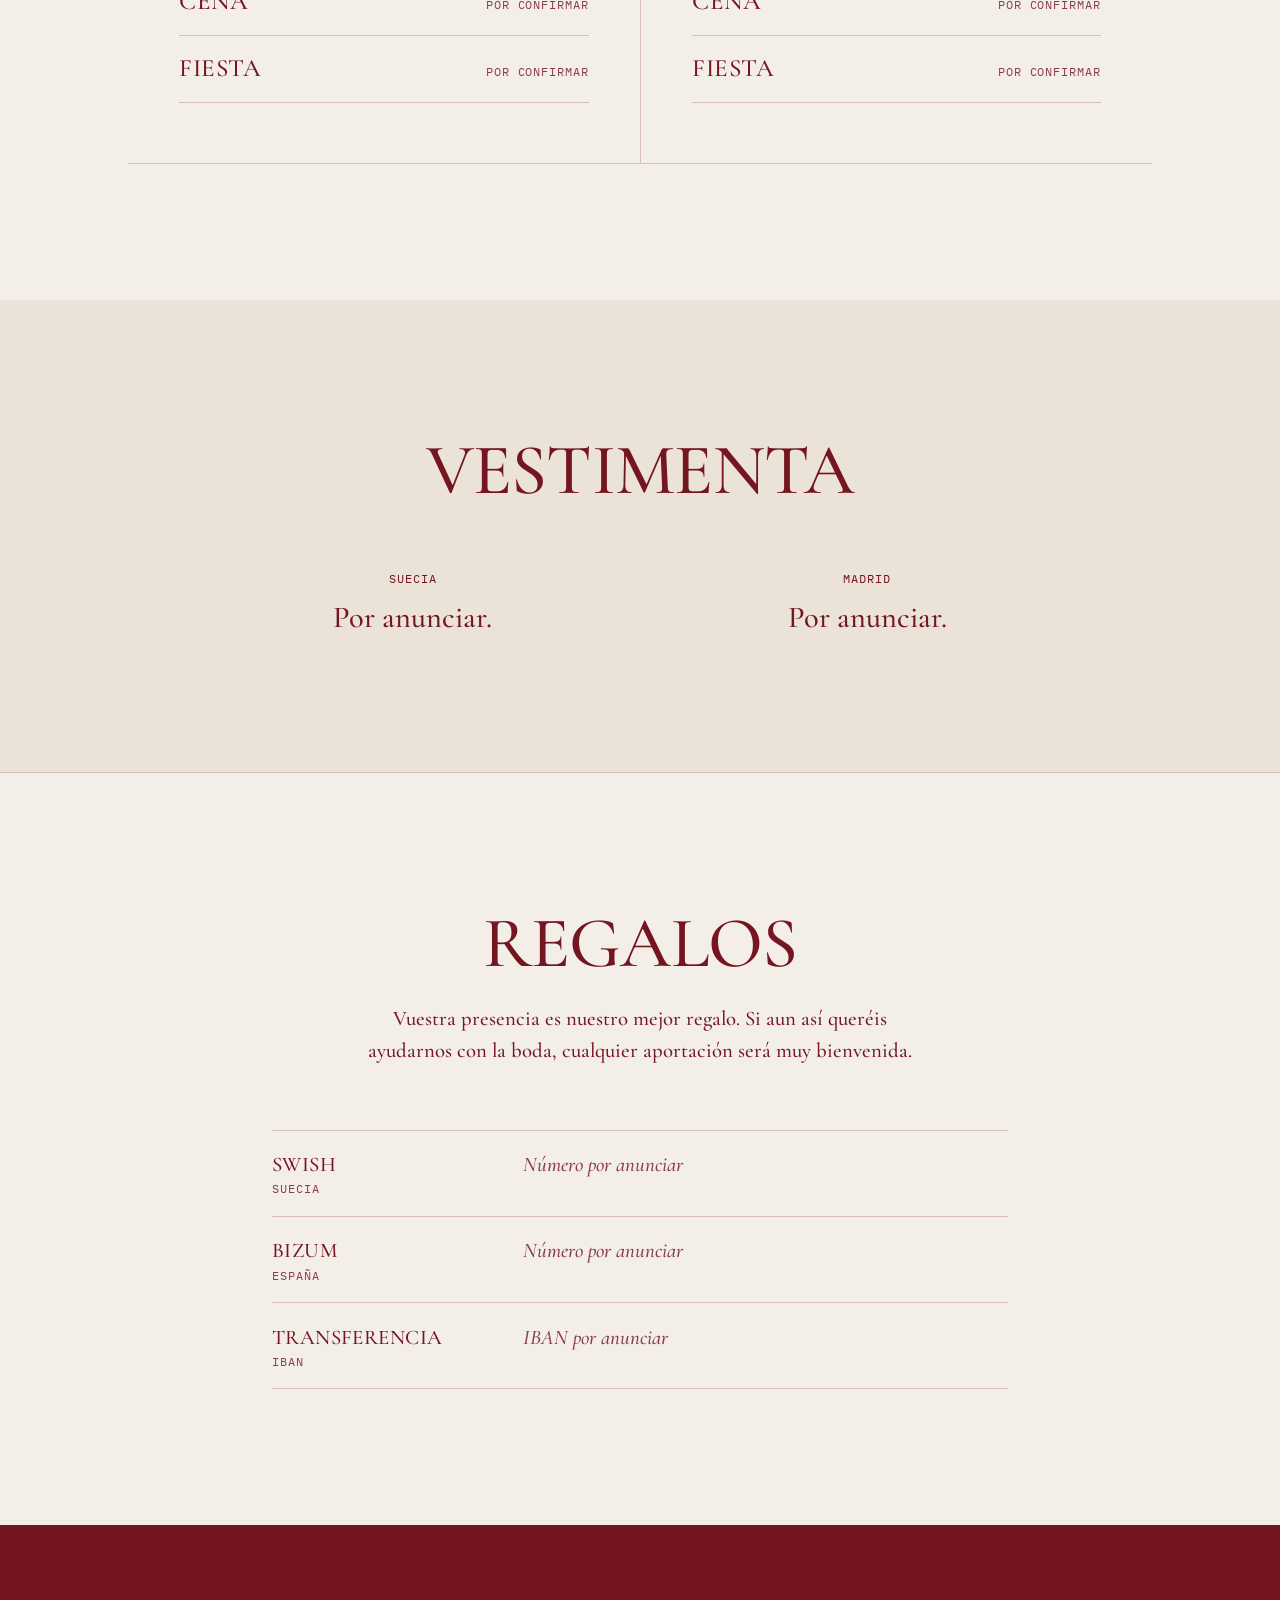
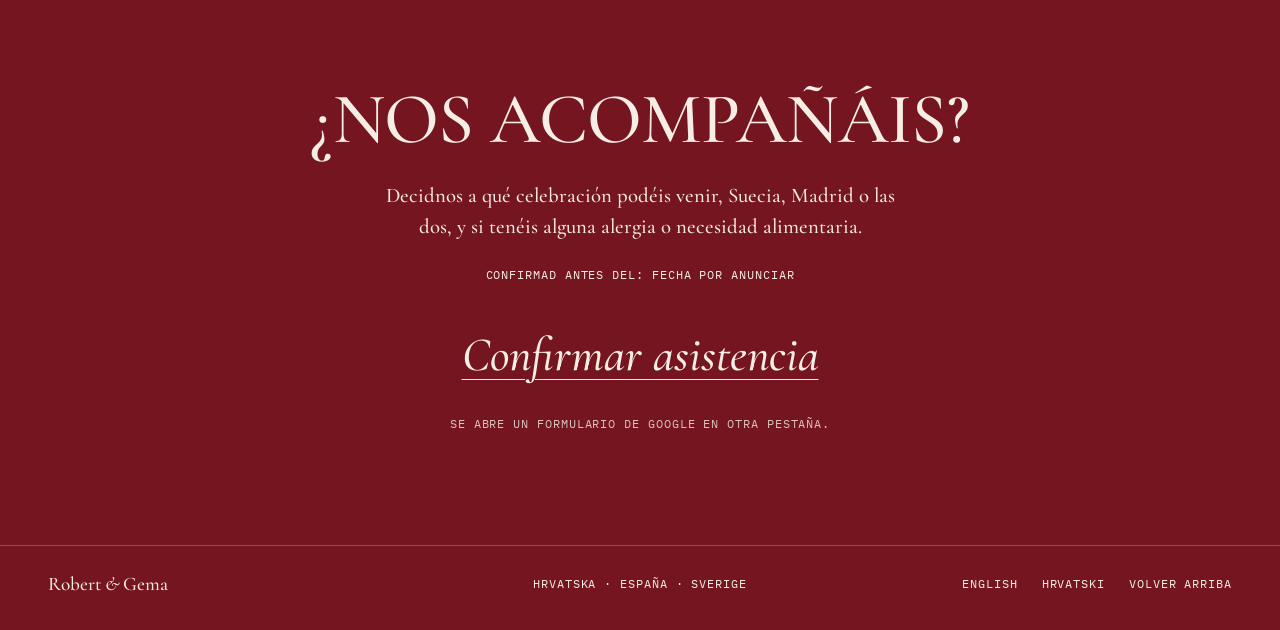
==== commit 9d9000ec: "feat: add Croatian version @ /hr/ w/ EN/ES/HR language switch in nav & footer Croatian page mirrors " ====
--- a/es/index.html
+++ b/es/index.html
@@ -8,6 +8,7 @@
   <link rel="canonical" href="https://robertandgema2027.se/es/">
   <link rel="alternate" hreflang="en" href="https://robertandgema2027.se/">
   <link rel="alternate" hreflang="es" href="https://robertandgema2027.se/es/">
+  <link rel="alternate" hreflang="hr" href="https://robertandgema2027.se/hr/">
   <link rel="alternate" hreflang="x-default" href="https://robertandgema2027.se/">
   <meta property="og:type" content="website">
   <meta property="og:title" content="Robert &amp; Gema 2027">
@@ -15,6 +16,7 @@
   <meta property="og:url" content="https://robertandgema2027.se/es/">
   <meta property="og:locale" content="es_ES">
   <meta property="og:locale:alternate" content="en_GB">
+  <meta property="og:locale:alternate" content="hr_HR">
   <meta name="theme-color" content="#f4eee8">
   <link rel="icon" href="/favicon.svg" type="image/svg+xml">
   <link rel="preload" href="/assets/fonts/cormorant-garamond-latin-wght-normal.woff2" as="font" type="font/woff2" crossorigin>
@@ -36,7 +38,11 @@
     <li><a href="#dress-code">Vestimenta</a></li>
     <li><a href="#gifts">Regalos</a></li>
   </ul>
-  <a class="bar__lang" href="/" hreflang="en" lang="en" data-lang-switch>English</a>
+  <ul class="bar__lang" aria-label="Idioma">
+    <li><a href="/" hreflang="en" lang="en" aria-label="English" data-lang-switch>EN</a></li>
+    <li><a href="/es/" hreflang="es" aria-label="Español" aria-current="page">ES</a></li>
+    <li><a href="/hr/" hreflang="hr" lang="hr" aria-label="Hrvatski" data-lang-switch>HR</a></li>
+  </ul>
   <a class="bar__rsvp" href="#rsvp">Confirmar</a>
 </nav>
 
@@ -145,7 +151,8 @@
   <p class="foot__names">Robert <em>&amp;</em> Gema</p>
   <p class="foot__places"><span lang="hr">Hrvatska</span> · <span>España</span> · <span lang="sv">Sverige</span></p>
   <p class="foot__links">
-    <a href="/" hreflang="en" lang="en" data-lang-switch>Read in English</a>
+    <a href="/" hreflang="en" lang="en" data-lang-switch>English</a>
+    <a href="/hr/" hreflang="hr" lang="hr" data-lang-switch>Hrvatski</a>
     <a href="#top">Volver arriba</a>
   </p>
 </footer>
--- a/assets/site.css
+++ b/assets/site.css
@@ -135,6 +135,8 @@
   letter-spacing: 0.02em;
 }
 .bar__home em { text-transform: none; }
+.bar__lang { display: flex; gap: 0.9rem; }
+.bar__lang [aria-current] { text-decoration: underline; text-underline-offset: 0.35em; }
 .bar__nav { display: flex; gap: clamp(1rem, 2.5vw, 2rem); margin: 0 auto; }
 .bar__rsvp {
   font-family: var(--serif);
@@ -334,7 +336,7 @@
   border-top: 1px solid rgb(246 238 228 / 0.25);
 }
 .foot__names { font-size: 1.2rem; }
-.foot__links { display: flex; justify-content: flex-end; gap: 1.5rem; }
+.foot__links { display: flex; flex-wrap: wrap; justify-content: flex-end; gap: 0.5rem 1.5rem; }
 .foot a { text-decoration: none; }
 .foot a:hover { text-decoration: underline; }
 
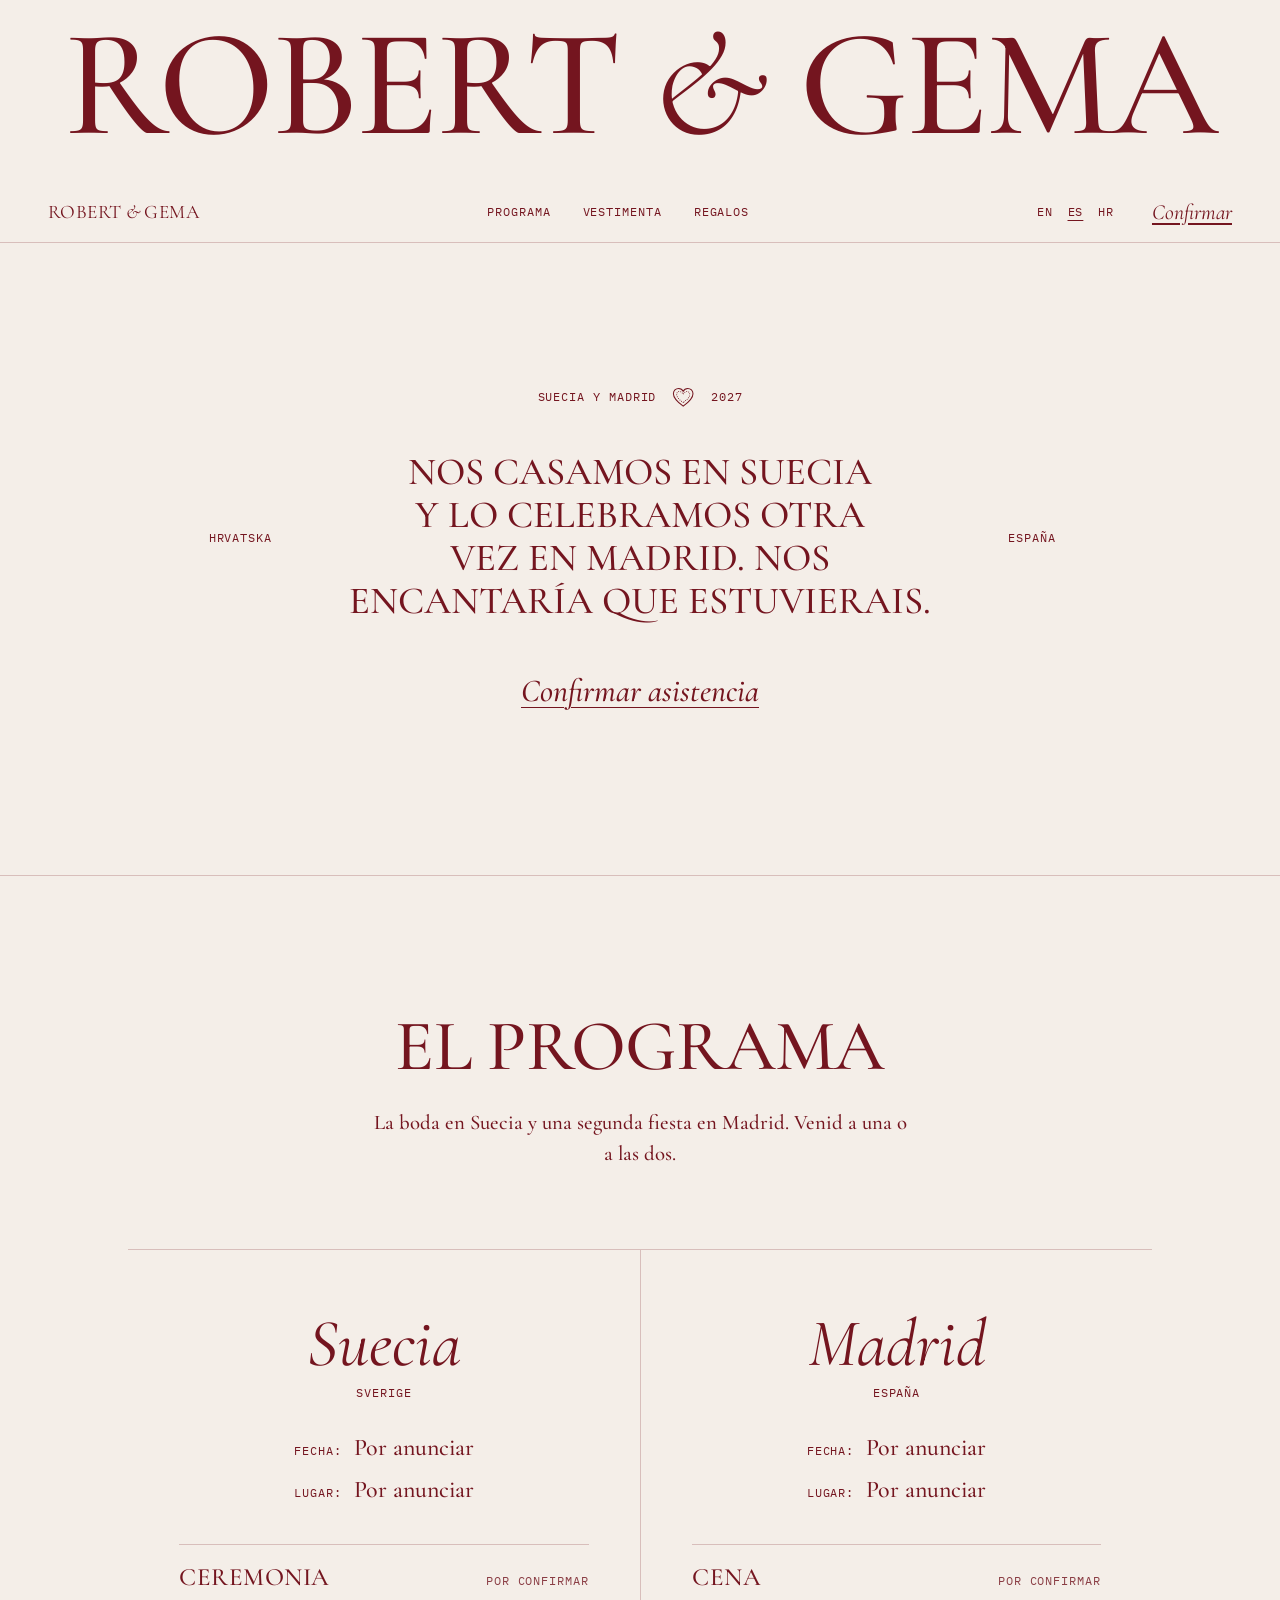
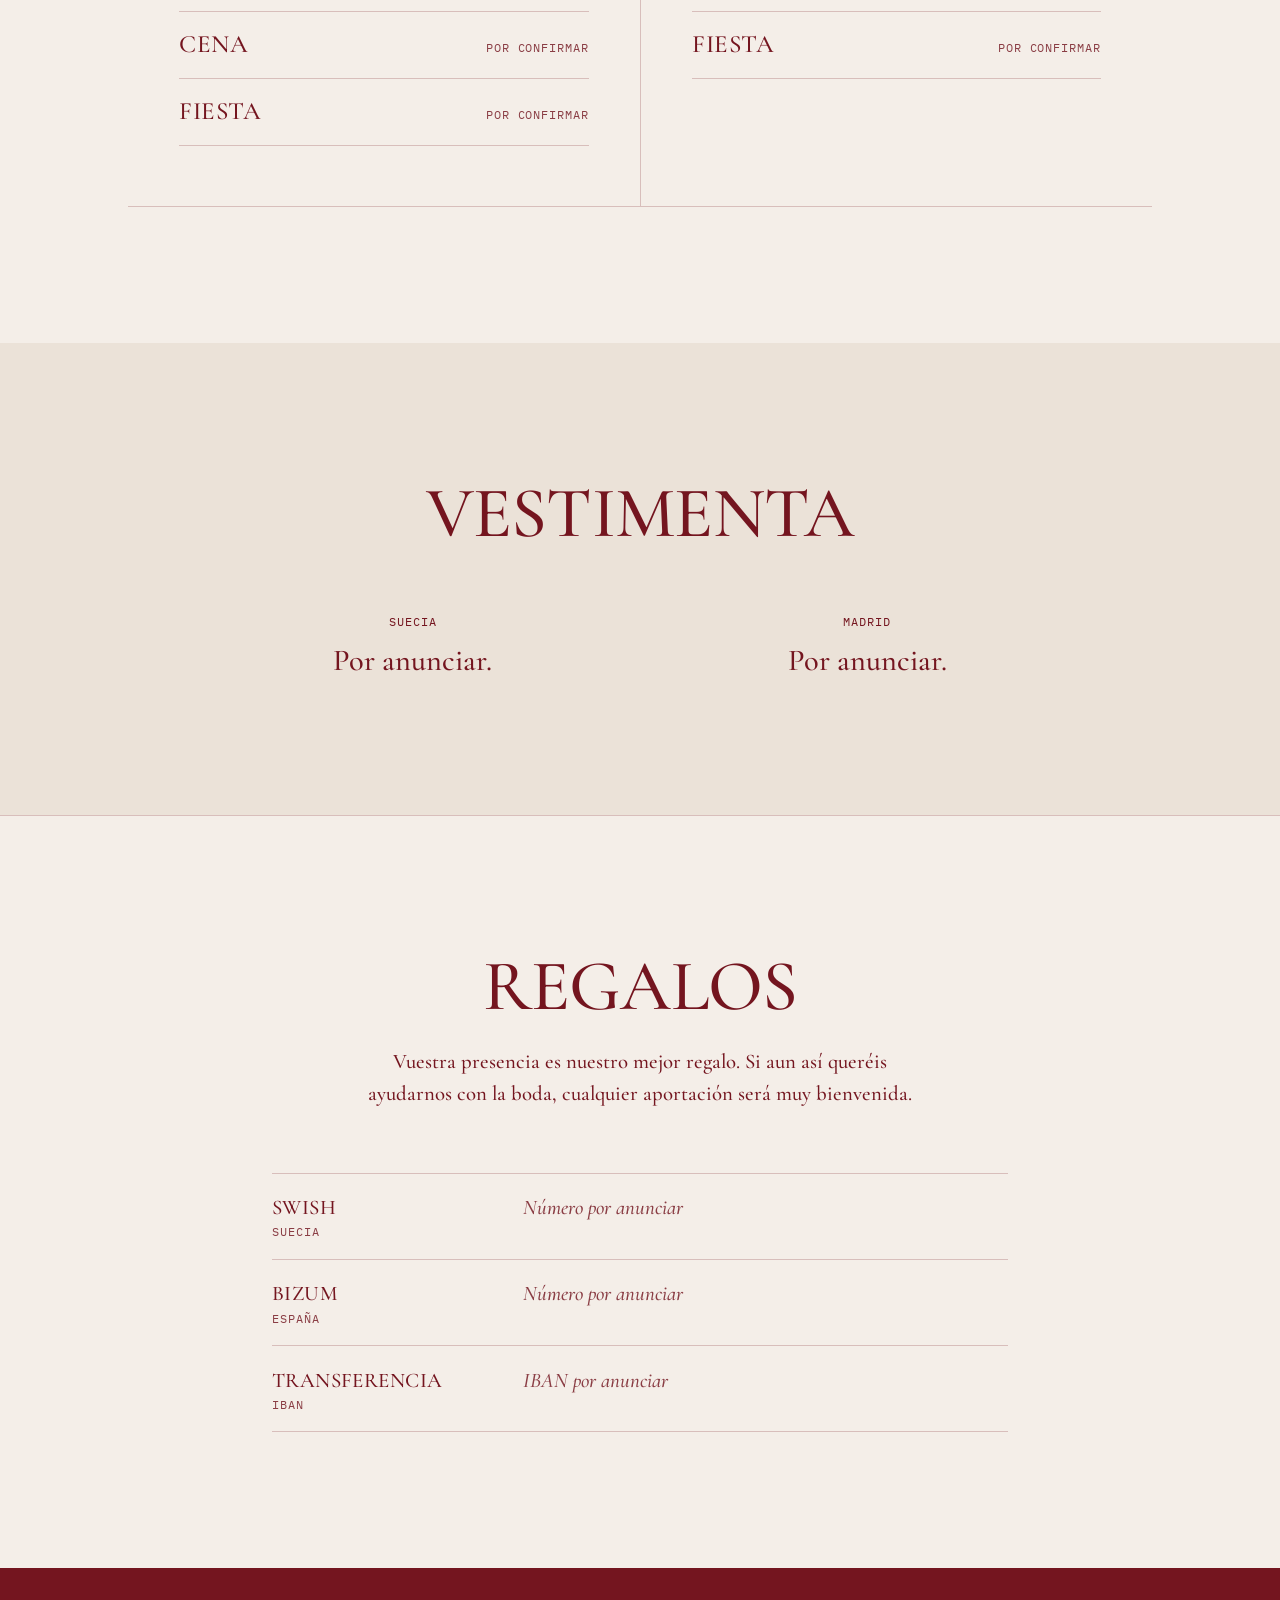
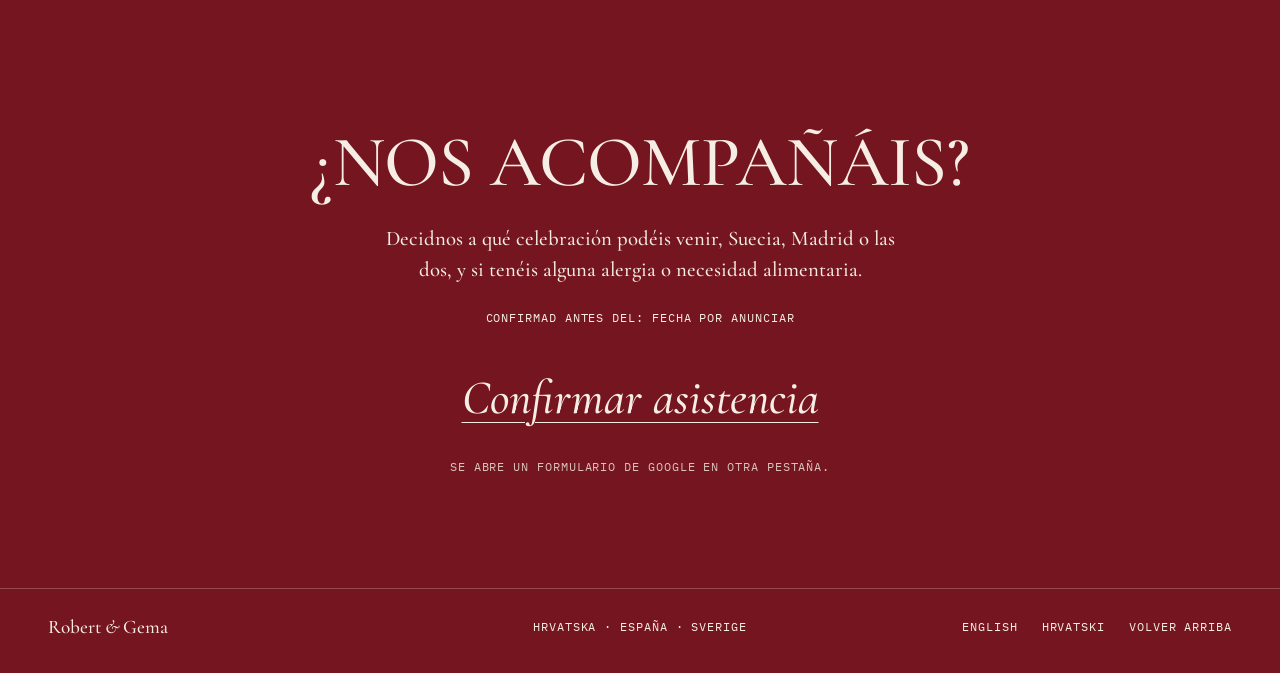
==== commit 86ee731e: "fix: say married once w/ two parties (ceremony in Sweden, party in Madrid) in EN/ES/HR Rewrites the " ====
--- a/es/index.html
+++ b/es/index.html
@@ -4,7 +4,7 @@
   <meta charset="utf-8">
   <meta name="viewport" content="width=device-width, initial-scale=1">
   <title>Robert &amp; Gema 2027</title>
-  <meta name="description" content="Robert y Gema se casan dos veces en 2027: en Suecia y en Madrid. Programa, código de vestimenta, regalos y confirmación de asistencia.">
+  <meta name="description" content="Robert y Gema se casan en 2027: la boda en Suecia y después otra fiesta en Madrid. Programa, código de vestimenta, regalos y confirmación de asistencia.">
   <link rel="canonical" href="https://robertandgema2027.se/es/">
   <link rel="alternate" hreflang="en" href="https://robertandgema2027.se/">
   <link rel="alternate" hreflang="es" href="https://robertandgema2027.se/es/">
@@ -12,7 +12,7 @@
   <link rel="alternate" hreflang="x-default" href="https://robertandgema2027.se/">
   <meta property="og:type" content="website">
   <meta property="og:title" content="Robert &amp; Gema 2027">
-  <meta property="og:description" content="Dos bodas, una en Suecia y otra en Madrid. Programa, código de vestimenta y confirmación.">
+  <meta property="og:description" content="Una boda, dos fiestas: Suecia y Madrid. Programa, código de vestimenta y confirmación.">
   <meta property="og:url" content="https://robertandgema2027.se/es/">
   <meta property="og:locale" content="es_ES">
   <meta property="og:locale:alternate" content="en_GB">
@@ -54,7 +54,7 @@
       <span>2027</span></p>
     <div class="vow">
       <span class="vow__side" lang="hr">Hrvatska</span>
-      <p class="vow__text">Nos casamos. Dos veces. Una en Suecia, otra en Madrid, y nos encantaría que estuvierais.</p>
+      <p class="vow__text">Nos casamos en Suecia y lo celebramos otra vez en Madrid. Nos encantaría que estuvierais.</p>
       <span class="vow__side">España</span>
     </div>
     <a class="link" href="#rsvp">Confirmar asistencia</a>
@@ -64,7 +64,7 @@
 
   <section class="section" id="programme" aria-labelledby="programme-title">
     <h2 class="title" id="programme-title">El programa</h2>
-    <p class="lede">Dos celebraciones, una en Suecia y otra en Madrid. Venid a una o a las dos.</p>
+    <p class="lede">La boda en Suecia y una segunda fiesta en Madrid. Venid a una o a las dos.</p>
     <div class="cities">
       <article class="city" id="sweden" aria-labelledby="sweden-title">
         <h3 class="city__name" id="sweden-title">Suecia <span lang="sv">Sverige</span></h3>
@@ -89,7 +89,6 @@
         </dl>
         <!-- EDIT: horarios en Madrid -->
         <ol class="run" aria-label="Programa en Madrid">
-          <li><span class="run__time">Por confirmar</span><span class="run__what">Ceremonia</span></li>
           <li><span class="run__time">Por confirmar</span><span class="run__what">Cena</span></li>
           <li><span class="run__time">Por confirmar</span><span class="run__what">Fiesta</span></li>
         </ol>
